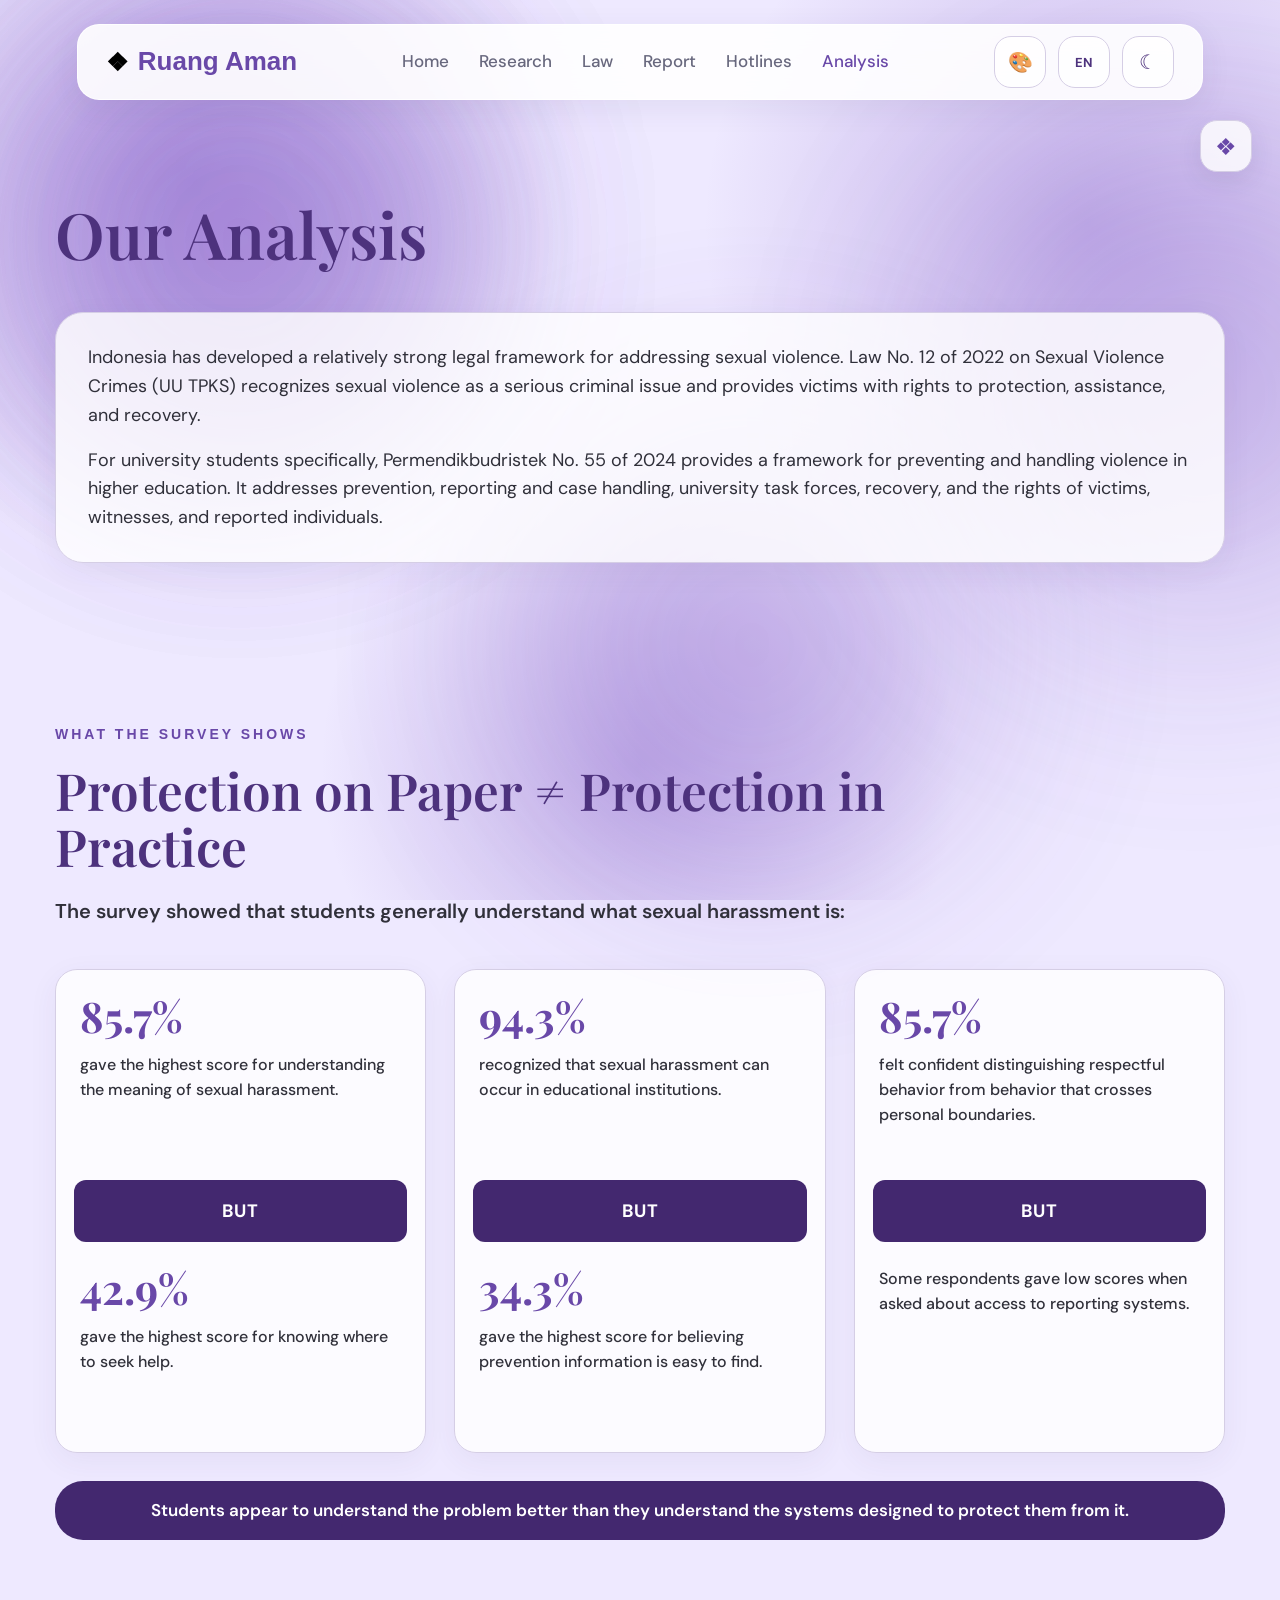
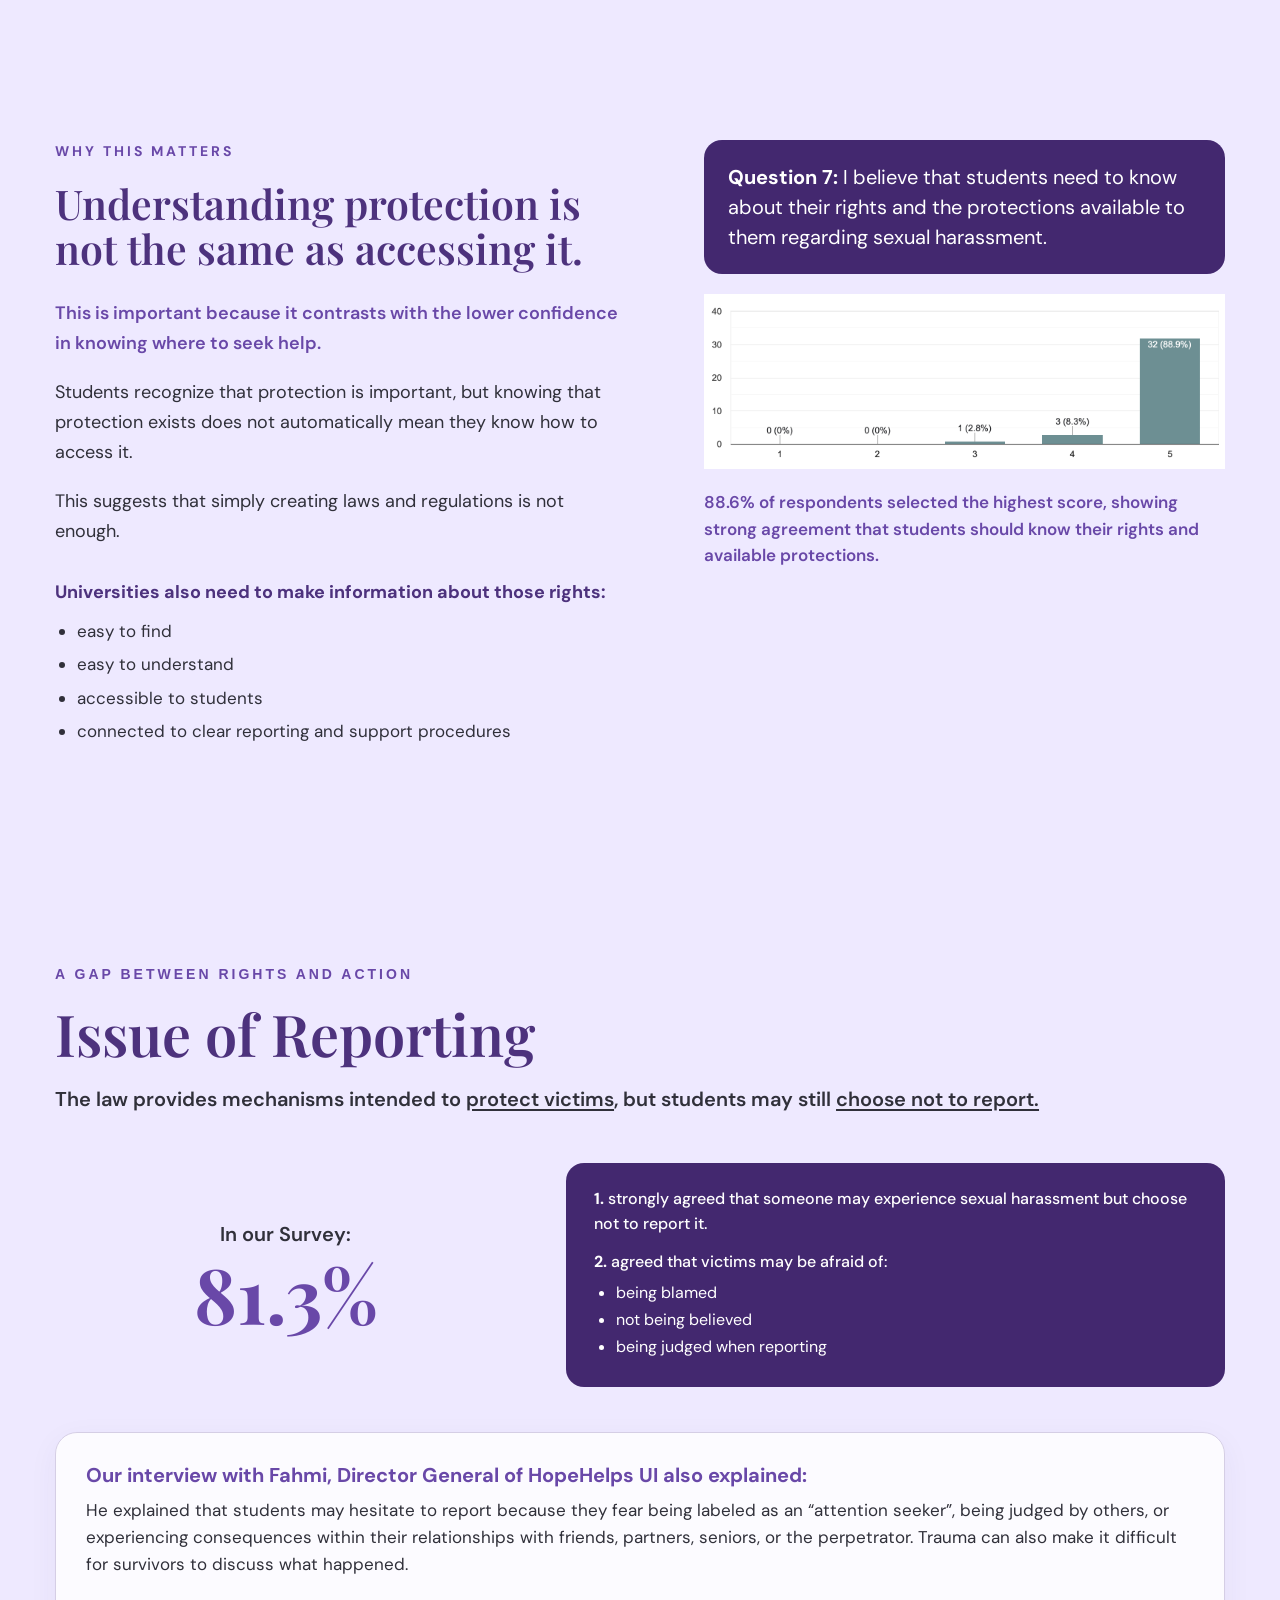
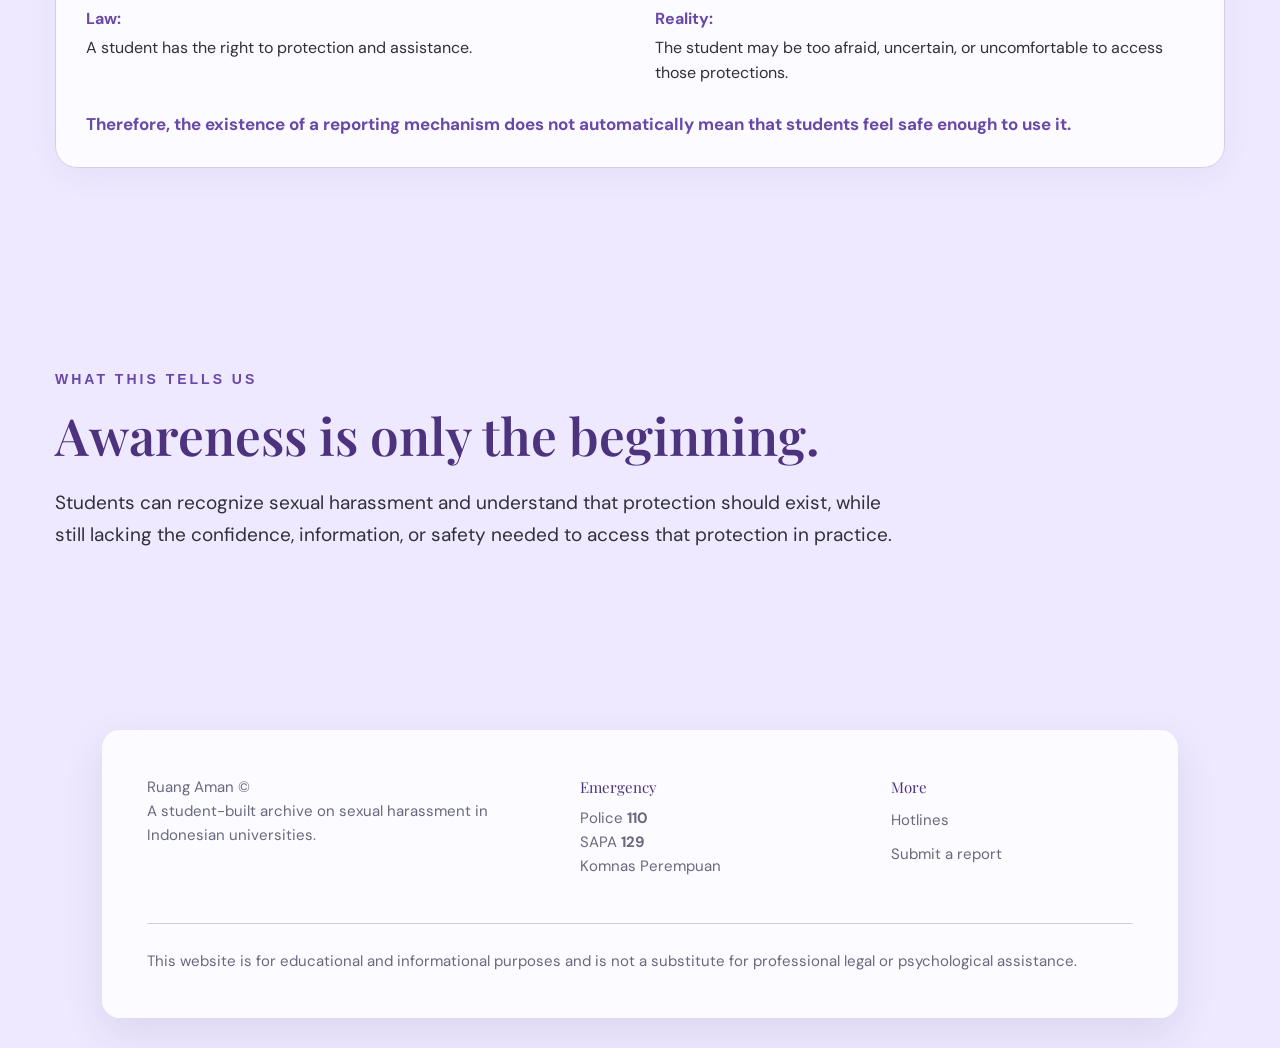
==== analysis.html @ 78b1274f "restart for analysis" ====
<!DOCTYPE html>
<html lang="en">

<head>

    <meta charset="UTF-8">

    <meta
        name="viewport"
        content="width=device-width, initial-scale=1.0">

    <title>Our Analysis — Ruang Aman</title>


    <!-- Google Fonts -->

    <link
        rel="preconnect"
        href="https://fonts.googleapis.com">

    <link
        rel="preconnect"
        href="https://fonts.gstatic.com"
        crossorigin>

    <link
        href="https://fonts.googleapis.com/css2?family=DM+Sans:wght@400;500;600;700&family=Playfair+Display:wght@500;600;700&display=swap"
        rel="stylesheet">


    <!-- Main Website CSS -->

    <link
        rel="stylesheet"
        href="style.css">


    <!-- Analysis Page CSS -->

    <link
        rel="stylesheet"
        href="analysis.css">

</head>


<body>


    <!-- =====================================================
         BACKGROUND
    ====================================================== -->

    <div class="background-circle circle-one"></div>
    <div class="background-circle circle-two"></div>
    <div class="background-circle circle-three"></div>



    <!-- =====================================================
         HEADER
    ====================================================== -->

    <header class="site-header">

        <div class="navbar">


            <!-- LOGO -->

            <a
                href="index.html"
                class="logo">

                <span class="logo-icon">❖</span>

                <span>
                    Ruang Aman
                </span>

            </a>



            <!-- NAVIGATION -->

            <nav class="navigation">

                <a
                    href="index.html"
                    data-i18n="nav.home">

                    Home

                </a>


                <a
                    href="research.html"
                    data-i18n="nav.research">

                    Research

                </a>


                <a
                    href="law.html"
                    data-i18n="nav.law">

                    Law

                </a>


                <a
                    href="report.html"
                    data-i18n="nav.report">

                    Report

                </a>


                <a
                    href="hotlines.html"
                    data-i18n="nav.hotlines">

                    Hotlines

                </a>


                <a
                    href="analysis.html"
                    class="active"
                    data-i18n="nav.analysis">

                    Analysis

                </a>

            </nav>



            <!-- NAVIGATION ACTIONS -->

            <div class="nav-actions">


                <!-- COLOUR PALETTE -->

                <div class="palette-container">

                    <button
                        class="icon-button"
                        id="palette-toggle"
                        aria-label="Choose colour">

                        🎨

                    </button>


                    <div
                        class="palette-menu"
                        id="palette-menu">

                        <button
                            class="color-option purple"
                            data-color="purple"
                            aria-label="Purple theme">
                        </button>

                        <button
                            class="color-option green"
                            data-color="green"
                            aria-label="Green theme">
                        </button>

                        <button
                            class="color-option pink"
                            data-color="pink"
                            aria-label="Pink theme">
                        </button>

                        <button
                            class="color-option yellow"
                            data-color="yellow"
                            aria-label="Yellow theme">
                        </button>

                        <button
                            class="color-option blue"
                            data-color="blue"
                            aria-label="Blue theme">
                        </button>

                        <button
                            class="color-option peach"
                            data-color="peach"
                            aria-label="Peach theme">
                        </button>

                    </div>

                </div>



                <!-- LANGUAGE -->

                <div class="language-container">

                    <button
                        class="icon-button"
                        id="language-toggle"
                        aria-label="Change language"
                        title="Change language">

                        EN

                    </button>


                    <div
                        class="language-menu"
                        id="language-menu">

                        <button
                            class="language-option"
                            data-language="en">

                            English

                        </button>


                        <button
                            class="language-option"
                            data-language="id">

                            Bahasa Indonesia

                        </button>

                    </div>

                </div>



                <!-- DARK MODE -->

                <button
                    class="icon-button"
                    id="theme-toggle"
                    aria-label="Toggle dark mode">

                    ☾

                </button>



                <!-- MOBILE MENU -->

                <button
                    class="icon-button mobile-menu-button"
                    id="menu-toggle"
                    aria-label="Open menu">

                    ☰

                </button>

            </div>

        </div>

    </header>



    <!-- =====================================================
         FLOATING TABLE OF CONTENTS
    ====================================================== -->

    <aside class="analysis-toc">


        <button
            class="analysis-toc-toggle"
            aria-label="Open analysis table of contents">

            ❖

        </button>


        <div class="analysis-toc-menu">

            <p class="analysis-toc-label">
                On this page
            </p>


            <a href="#overview">
                Overview
            </a>


            <a href="#protection">
                Protection gap
            </a>


            <a href="#rights">
                Knowing their rights
            </a>


            <a href="#reporting">
                Issue of reporting
            </a>

        </div>

    </aside>



    <!-- =====================================================
         MAIN
    ====================================================== -->

    <main class="analysis-page">


        <!-- =================================================
             SECTION 01 — INTRODUCTION
        ================================================== -->

        <section
            class="analysis-section analysis-intro-section"
            id="overview">


            <div class="analysis-container">


                <!-- TITLE -->

                <div class="analysis-intro">

                    <h1>
                        Our Analysis
                    </h1>

                </div>



                <!-- INTRODUCTION BOX -->

                <div class="analysis-intro-box">

                    <p>
                        Indonesia has developed a relatively strong legal
                        framework for addressing sexual violence. Law No. 12
                        of 2022 on Sexual Violence Crimes (UU TPKS) recognizes
                        sexual violence as a serious criminal issue and
                        provides victims with rights to protection,
                        assistance, and recovery.
                    </p>


                    <p>
                        For university students specifically,
                        Permendikbudristek No. 55 of 2024 provides a framework
                        for preventing and handling violence in higher
                        education. It addresses prevention, reporting and
                        case handling, university task forces, recovery, and
                        the rights of victims, witnesses, and reported
                        individuals.
                    </p>

                </div>

            </div>

        </section>



        <!-- =================================================
             SECTION 02 — PROTECTION GAP
        ================================================== -->

        <section
            class="analysis-section protection-section"
            id="protection">


            <div class="analysis-container">


                <div class="analysis-heading-block">

                    <span class="section-label">
                        What the survey shows
                    </span>


                    <h2>
                        Protection on Paper ≠
                        Protection in Practice
                    </h2>


                    <p class="analysis-lead">
                        The survey showed that students generally
                        understand what sexual harassment is:
                    </p>

                </div>



                <!-- FINDING CARDS -->

                <div class="finding-cards">


                    <!-- CARD 01 -->

                    <article class="finding-card">


                        <div class="finding-card-top">

                            <strong class="finding-number">
                                85.7%
                            </strong>


                            <p>
                                gave the highest score for
                                understanding the meaning of
                                sexual harassment.
                            </p>

                        </div>


                        <div class="finding-but">
                            BUT
                        </div>


                        <div class="finding-card-bottom">

                            <strong class="finding-number">
                                42.9%
                            </strong>


                            <p>
                                gave the highest score for knowing
                                where to seek help.
                            </p>

                        </div>

                    </article>



                    <!-- CARD 02 -->

                    <article class="finding-card">


                        <div class="finding-card-top">

                            <strong class="finding-number">
                                94.3%
                            </strong>


                            <p>
                                recognized that sexual harassment
                                can occur in educational
                                institutions.
                            </p>

                        </div>


                        <div class="finding-but">
                            BUT
                        </div>


                        <div class="finding-card-bottom">

                            <strong class="finding-number">
                                34.3%
                            </strong>


                            <p>
                                gave the highest score for
                                believing prevention information
                                is easy to find.
                            </p>

                        </div>

                    </article>



                    <!-- CARD 03 -->

                    <article class="finding-card">


                        <div class="finding-card-top">

                            <strong class="finding-number">
                                85.7%
                            </strong>


                            <p>
                                felt confident distinguishing
                                respectful behavior from behavior
                                that crosses personal boundaries.
                            </p>

                        </div>


                        <div class="finding-but">
                            BUT
                        </div>


                        <div class="finding-card-bottom">

                            <p>
                                Some respondents gave low scores
                                when asked about access to reporting
                                systems.
                            </p>

                        </div>

                    </article>

                </div>



                <!-- CONCLUSION -->

                <div class="analysis-conclusion-bar">

                    Students appear to understand the problem better
                    than they understand the systems designed to
                    protect them from it.

                </div>

            </div>

        </section>



        <!-- =================================================
             SECTION 03 — RIGHTS
        ================================================== -->

        <section
            class="analysis-section rights-section"
            id="rights">


            <div class="analysis-container">


                <div class="research-style-grid">


                    <!-- LEFT SIDE -->

                    <div class="research-style-text">


                        <div class="research-style-eyebrow">
                            WHY THIS MATTERS
                        </div>


                        <h2>
                            Understanding protection
                            is not the same as
                            accessing it.
                        </h2>


                        <p class="research-style-highlight">

                            This is important because it contrasts
                            with the lower confidence in knowing
                            where to seek help.

                        </p>


                        <p>

                            Students recognize that protection is
                            important, but knowing that protection
                            exists does not automatically mean they
                            know how to access it.

                        </p>


                        <p>

                            This suggests that simply creating laws
                            and regulations is not enough.

                        </p>



                        <div class="research-style-list">


                            <h3>
                                Universities also need to make
                                information about those rights:
                            </h3>


                            <ul>

                                <li>
                                    easy to find
                                </li>

                                <li>
                                    easy to understand
                                </li>

                                <li>
                                    accessible to students
                                </li>

                                <li>
                                    connected to clear reporting
                                    and support procedures
                                </li>

                            </ul>

                        </div>

                    </div>



                    <!-- RIGHT SIDE -->

                    <div class="research-style-visual">


                        <div class="question-callout">

                            <span>
                                Question 7:
                            </span>

                            I believe that students need to know
                            about their rights and the protections
                            available to them regarding sexual
                            harassment.

                        </div>



                        <div class="survey-image-wrapper">

                            <img
                                src="assets/question7_surveyresult.png"
                                alt="Survey result for Question 7">

                        </div>



                        <p class="survey-image-caption">

                            88.6% of respondents selected the highest
                            score, showing strong agreement that
                            students should know their rights and
                            available protections.

                        </p>

                    </div>

                </div>

            </div>

        </section>



        <!-- =================================================
             SECTION 04 — REPORTING
        ================================================== -->

        <section
            class="analysis-section reporting-section"
            id="reporting">


            <div class="analysis-container">


                <div class="reporting-heading">


                    <span class="section-label">
                        A gap between rights and action
                    </span>


                    <h2>
                        Issue of Reporting
                    </h2>


                    <p>

                        The law provides mechanisms intended to
                        <u>protect victims</u>, but students may still
                        <u>choose not to report.</u>

                    </p>

                </div>



                <!-- STAT + REASONS -->

                <div class="reporting-stat-row">


                    <!-- STAT -->

                    <div class="reporting-stat">

                        <span>
                            In our Survey:
                        </span>


                        <strong>
                            81.3%
                        </strong>

                    </div>



                    <!-- REASONS -->

                    <div class="reporting-reasons">


                        <p>

                            <strong>1.</strong>

                            strongly agreed that someone may
                            experience sexual harassment but choose
                            not to report it.

                        </p>


                        <p>

                            <strong>2.</strong>

                            agreed that victims may be afraid of:

                        </p>


                        <ul>

                            <li>
                                being blamed
                            </li>

                            <li>
                                not being believed
                            </li>

                            <li>
                                being judged when reporting
                            </li>

                        </ul>

                    </div>

                </div>



                <!-- INTERVIEW -->

                <div class="reporting-interview">


                    <h3>

                        Our interview with Fahmi, Director General
                        of HopeHelps UI also explained:

                    </h3>


                    <p>

                        He explained that students may hesitate to
                        report because they fear being labeled as an
                        “attention seeker”, being judged by others, or
                        experiencing consequences within their
                        relationships with friends, partners, seniors,
                        or the perpetrator. Trauma can also make it
                        difficult for survivors to discuss what
                        happened.

                    </p>



                    <div class="law-reality">


                        <div>

                            <strong>
                                Law:
                            </strong>


                            <p>

                                A student has the right to protection
                                and assistance.

                            </p>

                        </div>



                        <div>

                            <strong>
                                Reality:
                            </strong>


                            <p>

                                The student may be too afraid,
                                uncertain, or uncomfortable to access
                                those protections.

                            </p>

                        </div>

                    </div>



                    <p class="reporting-final">

                        Therefore, the existence of a reporting
                        mechanism does not automatically mean that
                        students feel safe enough to use it.

                    </p>

                </div>

            </div>

        </section>



        <!-- =================================================
             FINAL TAKEAWAY
        ================================================== -->

        <section class="analysis-final">


            <div class="analysis-container">


                <span class="section-label">
                    What this tells us
                </span>


                <h2>
                    Awareness is only the beginning.
                </h2>


                <p>

                    Students can recognize sexual harassment and
                    understand that protection should exist, while
                    still lacking the confidence, information, or
                    safety needed to access that protection in
                    practice.

                </p>

            </div>

        </section>


    </main>



    <!-- =====================================================
         FOOTER
    ====================================================== -->

    <footer class="site-footer">


        <div class="footer-content">


            <div class="footer-about">

                <p class="footer-logo">
                    Ruang Aman ©
                </p>


                <p data-i18n="footer.description">

                    A student-built archive on sexual harassment
                    in Indonesian universities.

                </p>

            </div>



            <div class="footer-emergency">

                <p
                    class="footer-heading"
                    data-i18n="footer.emergency">

                    Emergency

                </p>


                <p>

                    <span data-i18n="footer.police">
                        Police
                    </span>

                    <strong>110</strong>

                    <br>

                    SAPA <strong>129</strong>

                    <br>

                    Komnas Perempuan

                </p>

            </div>



            <div class="footer-links">

                <p
                    class="footer-heading"
                    data-i18n="footer.more">

                    More

                </p>


                <a
                    href="hotlines.html"
                    data-i18n="footer.hotlines">

                    Hotlines

                </a>


                <a
                    href="report.html"
                    data-i18n="footer.report">

                    Submit a report

                </a>

            </div>

        </div>



        <p
            class="footer-note"
            data-i18n="footer.note">

            This website is for educational and informational
            purposes and is not a substitute for professional
            legal or psychological assistance.

        </p>

    </footer>



    <!-- JAVASCRIPT -->

    <script src="script.js"></script>


</body>

</html>
---- style.css ----
/* =========================================================
   RUANG AMAN — COMPLETE WEBSITE CSS
   LIGHT / DARK MODE + LANGUAGE SWITCHER
========================================================= */


/* =========================================================
   1. RESET
========================================================= */

* {
    margin: 0;
    padding: 0;
    box-sizing: border-box;
}

html {
    scroll-behavior: smooth;
    min-height: 100%;
}

body {

    min-height: 100vh;
    margin: 0;

    font-family: "DM Sans", sans-serif;
    line-height: 1.6;

    background: var(--page-background);
    color: var(--text-color);

    overflow-x: hidden;

    transition:
        background-color 0.5s ease,
        color 0.5s ease;
}

a {

    color: inherit;
    text-decoration: none;
}

button {
    font-family: inherit;
}


/* =========================================================
   2. LIGHT THEME
========================================================= */




:root {

    --page-background: #f3efff;
    --section-background: #f6f3ff;

    --text-color: #30303a;
    --text-main: #20203d;
    --text-secondary: #68687e;

    --heading-color: #20203d;

    --accent: #6948a8;
    --accent-dark: #503680;

    --circle-color: rgba(157, 117, 230, 0.28);

    --card-background: rgba(255, 255, 255, 0.82);
    --card-border: #d5cee5;

    --navbar-background: rgba(255, 255, 255, 0.90);

    --hero-background: #e9eafa;
    --hero-overlay-rgb: 244, 244, 255;

    --input-background: rgba(255, 255, 255, 0.80);
    --input-border: #d1cfdd;

    --footer-background: rgba(255, 255, 255, 0.82);

    /* What's Inside */
       --inside-background: transparent;
    --inside-card-background: #ffffff;
    --inside-border: #d0d0df;
    --inside-heading: #20203d;
    --inside-text: #303030;
    --inside-number: #66667b;

    --type-header-bg: var(--accent-dark);
    --type-header-text: #ffffff;
}


/* =========================================================
   3. DARK THEME
========================================================= */

html.dark,
body.dark-mode {

    --page-background: #17121f;
    --section-background: #19151f;

    --text-color: #ddd7e6;
    --text-main: #f2edfa;
    --text-secondary: #b9b0c5;

    --heading-color: #f2edfa;

    --accent: #b18de8;
    --accent-dark: #8d6bc5;

    --circle-color: rgba(126, 82, 190, 0.22);

    --card-background: rgba(35, 29, 45, 0.90);
    --card-border: #40364d;

    --navbar-background: rgba(31, 26, 40, 0.94);

    --hero-background: #17121f;
    --hero-overlay-rgb: 23, 18, 31;

    --input-background: rgba(25, 20, 32, 0.90);
    --input-border: #4a4055;

    --footer-background: rgba(30, 25, 40, 0.90);

     /* What's Inside */
       --inside-background: transparent;
    --inside-card-background: #1e1927;
    --inside-border: rgba(255, 255, 255, 0.13);
    --inside-heading: #f2edfa;
    --inside-text: #c3bbcd;
    --inside-number: #a9a1b3;

    --type-header-bg: var(--accent);
    --type-header-text: #20203d;
}



/* =========================================================
   4. GLOBAL BACKGROUND
========================================================= */

body::before {

    content: "";

    position: fixed;

    inset: 0;

    width: 100vw;
    height: 100vh;

    pointer-events: none;

    z-index: -10;

    background:

        radial-gradient(
            circle at 15% 20%,
            var(--circle-color),
            transparent 30%
        ),

        radial-gradient(
            circle at 85% 25%,
            var(--circle-color),
            transparent 30%
        ),

        radial-gradient(
            circle at 50% 85%,
            var(--circle-color),
            transparent 32%
        );

    background-color: var(--page-background);

    transition:
        background-color 0.5s ease;
}




body::after {

    content: "";

    position: fixed;

    width: 520px;
    height: 520px;

    right: -180px;
    top: 15%;

    border-radius: 50%;

    background: var(--circle-color);

    filter: blur(110px);

    opacity: 0.70;

    pointer-events: none;

    z-index: -5;



    animation:
        circleMoveTwo 28s ease-in-out infinite alternate;
}




.background-circle {

    position: fixed;

    width: 480px;
    height: 480px;

    border-radius: 50%;

    background: var(--circle-color);

    filter: blur(100px);

    opacity: 0.75;

    pointer-events: none;

    z-index: -5;
}


.circle-three {

    top: 45%;
    left: 40%;

    animation:
        circleMoveThree 32s ease-in-out infinite alternate;
}


/* =========================================================
   5. BACKGROUND ANIMATIONS
========================================================= */




@keyframes circleMoveTwo {

    0% {
        transform: translate(0, 0);
    }

    25% {
        transform: translate(-180px, 120px);
    }

    50% {
        transform: translate(-350px, -80px);
    }

    75% {
        transform: translate(-150px, -250px);
    }

    100% {
        transform: translate(50px, -100px);
    }
}


@keyframes circleMoveThree {

    0% {
        transform: translate(0, 0);
    }

    25% {
        transform: translate(200px, -130px);
    }

    50% {
        transform: translate(-150px, -250px);
    }

    75% {
        transform: translate(-300px, 100px);
    }

    100% {
        transform: translate(100px, 250px);
    }
}


/* =========================================================
   6. HEADER
========================================================= */

.site-header {

    position: absolute;

    top: 0;
    left: 0;
    right: 0;

    z-index: 100;

    padding: 24px 6%;
}


/* =========================================================
   7. NAVBAR
========================================================= */

.navbar {

    width: 100%;
    max-width: 1440px;

    min-height: 76px;

    margin: 0 auto;

    padding: 0 28px;

    display: flex;
    align-items: center;
    justify-content: space-between;

    border: 1px solid rgba(255, 255, 255, 0.85);

    border-radius: 22px;

    background: var(--navbar-background);

    backdrop-filter: blur(15px);

    box-shadow:
        0 8px 30px rgba(60, 50, 100, 0.08);

    transition:
        background-color 0.5s ease,
        border-color 0.5s ease,
        box-shadow 0.5s ease;
}





/* =========================================================
   8. LOGO
========================================================= */

.logo {

    display: flex;
    align-items: center;

    gap: 10px;

    color: var(--accent);

    font-family: Arial, serif;

    font-size: 26px;
    font-weight: 700;

    transition:
        color 0.4s ease;
}



.logo-icon {

    color: #000000;
    font-family: Arial, sans-serif;

    font-size: 25px;
}

html.dark .logo-icon,
body.dark-mode .logo-icon {
    color: #ffffff;
}


/* =========================================================
   9. NAVIGATION
========================================================= */

.navigation {

    display: flex;
    align-items: center;

    gap: 30px;
}


.navigation a {

    color: var(--text-secondary);

    font-size: 17px;
    font-weight: 500;

    transition:
        color 0.2s ease;
}

.navigation a:hover,
.navigation a.active {

    color: var(--accent);
}


/* =========================================================
   10. NAVIGATION ACTIONS
========================================================= */

.nav-actions {

    display: flex;
    align-items: center;

    gap: 12px;
}


.icon-button {

    width: 52px;
    height: 52px;

    display: flex;
    align-items: center;
    justify-content: center;

    border: 1px solid var(--card-border);

    border-radius: 17px;

    background: var(--card-background);

    color: var(--heading-color);

    font-size: 20px;

    cursor: pointer;

    transition:
        background-color 0.3s ease,
        color 0.3s ease,
        border-color 0.3s ease,
        transform 0.2s ease;
}


.icon-button:hover {

    transform: translateY(-2px);
}


html.dark .icon-button,
body.dark-mode .icon-button {

    background:
        rgba(255, 255, 255, 0.08);

    color: #ffffff;

    border-color:
        rgba(255, 255, 255, 0.12);
}


/* =========================================================
   11. MOBILE MENU
========================================================= */

.mobile-menu-button {
    display: none;
}


/* =========================================================
   12. HERO
========================================================= */

.hero {

    position: relative;

    min-height: 850px;

    display: flex;
    align-items: center;

    overflow: hidden;

    padding: 150px 8% 100px;

    background: var(--hero-background);

    transition:
        background-color 0.5s ease;
}




.hero-image {

    position: absolute;

    inset: 0;

    width: 100%;
    height: 100%;

    object-fit: cover;

    z-index: 0;

    opacity: 0.23;
}




.hero-overlay {

    position: absolute;

    inset: 0;

    z-index: 1;

    background:
        linear-gradient(
            90deg,
            rgba(var(--hero-overlay-rgb), 0.97) 0%,
            rgba(var(--hero-overlay-rgb), 0.93) 35%,
            rgba(var(--hero-overlay-rgb), 0.70) 70%,
            rgba(var(--hero-overlay-rgb), 0.55) 100%
        );
}





.hero-content {

    position: relative;

    z-index: 2;

    width: 100%;
    max-width: 1250px;

    margin: 0 auto;
}





.eyebrow {

    margin-bottom: 25px;

    color: var(--text-secondary);

    font-size: 15px;
    font-weight: 600;

    letter-spacing: 4px;

    text-transform: uppercase;
}





.hero h1 {

    max-width: 1000px;

    margin: 0 0 30px;

    color: var(--heading-color);

    font-family: "Playfair Display", serif;

    font-size: clamp(55px, 5vw, 82px);

    line-height: 1.05;

    font-weight: 700;
}





.hero-description {

    max-width: 850px;

    margin-bottom: 40px;

    color: var(--text-secondary);

    font-size: 22px;

    line-height: 1.65;
}


/* =========================================================
   13. BUTTONS
========================================================= */

.hero-buttons {

    display: flex;

    gap: 16px;

    flex-wrap: wrap;
}


.button {

    display: inline-flex;

    align-items: center;
    justify-content: center;

    min-height: 58px;

    padding: 0 30px;

    border-radius: 12px;

    font-size: 16px;
    font-weight: 600;




    transition:
        transform 0.2s ease,
        box-shadow 0.2s ease,
        background-color 0.3s ease,
        color 0.3s ease,
        border-color 0.3s ease;
}


.button:hover {

    transform: translateY(-2px);
}





.button-primary {

    background: var(--accent-dark);

    color: #ffffff;

    border: 1px solid var(--accent-dark);

    box-shadow:
        0 8px 20px rgba(85, 60, 150, 0.20);
}


.button-primary:hover {

    background: var(--accent);

    color: #ffffff;
}

html.dark .button-primary,
body.dark-mode .button-primary {

    background: var(--accent-dark);

    color: #ffffff;

    border-color: var(--accent-dark);
}


html.dark .button-primary:hover,
body.dark-mode .button-primary:hover {

    background: var(--accent);

    color: #322d2d;
}



.button-secondary {

     background: var(--accent-dark);

    color: #ffffff;

    border: 1px solid var(--accent-dark);

    box-shadow:
        0 8px 20px rgba(85, 60, 150, 0.20);
}


.button-secondary:hover {

    background: var(--accent);

    color: #ffffff;
}


html.dark .button-secondary,
body.dark-mode .button-secondary {

    background: var(--accent-dark);

    color: #ffffff;

    border-color: var(--accent-dark);
}


html.dark .button-secondary:hover,
body.dark-mode .button-secondary:hover {

    background: var(--accent);

    color: #322d2d;
}


/* =========================================================
   TYPES OF HARASSMENT SECTION
========================================================= */

.types-section {
    width: 100%;
    max-width: 1585px;
    margin: 0 auto;

    padding: 20px 6% 70px;
}

.types-section h2 {
    margin: 0 0 30px;

    color: var(--heading-color);

    font-family: "Playfair Display", serif;
    font-size: 44px;
    line-height: 1.2;
    font-weight: 600;
}

.types-header {
    display: grid;
    grid-template-columns: repeat(3, 1fr);

    background: var(--type-header-bg);

    border-radius: 18px 18px 0 0;

    overflow: hidden;

    transition: background-color 0.4s ease;
}

.types-header-item {
    padding: 28px 24px;

    color: var(--type-header-text);

    font-family: "Playfair Display", serif;
    font-size: 22px;
    line-height: 1.25;
    font-weight: 600;
    text-align: center;

    transition: color 0.4s ease;
}

.types-grid {
    display: grid;
    grid-template-columns: repeat(3, 1fr);
    gap: 24px;

    margin-top: 20px;
}

.types-grid .info-box {
    box-shadow:
        0 15px 40px rgba(50, 40, 90, 0.12);
}

.types-grid .info-box p {
    text-align: left;
}


/* ---------- TYPES SECTION TABLET ---------- */

@media (max-width: 900px) {

    .types-section {
        padding: 15px 5% 55px;
    }

    .types-section h2 {
        font-size: 34px;
        margin-bottom: 22px;
    }

    .types-header-item {
        padding: 22px 16px;
        font-size: 18px;
    }
}


/* ---------- TYPES SECTION MOBILE ---------- */

@media (max-width: 650px) {

    .types-section {
        padding: 10px 6% 45px;
    }

    .types-section h2 {
        font-size: 28px;
    }

    /* Stack everything into one column */
    .types-header {
        grid-template-columns: 1fr;
        border-radius: 18px;
    }

    .types-grid {
        grid-template-columns: 1fr;
        margin-top: 16px;
        gap: 18px;
    }
}


/* =========================================================
   INFO SECTION
========================================================= */

    .info-section {
        padding: 45px 6%;
        gap: 35px;
    }

.info-block h2 {
    width: 100%;
    margin: 0 0 25px;

    color: var(--heading-color);

    font-family: "Playfair Display", serif;
    font-size: clamp(30px, 3vw, 42px);
    line-height: 1.2;
    font-weight: 600;

    text-align: left;
}

.info-block + .info-block {
    margin-top: 40px;
}

.info-box {
    background: var(--inside-card-background);

    border: 1px solid var(--inside-border);
    border-radius: 18px;

    padding: 32px 36px;
}

.info-box p {
    margin: 0 0 20px;

    color: var(--inside-text);

    font-family: "DM Sans", sans-serif;
    font-size: 17px;
    line-height: 1.65;
}

.info-box p:last-child {
    margin-bottom: 0;
}


/* ---------- INFO SECTION TABLET ---------- */

@media (max-width: 900px) {

    .info-section {
        padding: 55px 5%;
        gap: 45px;
    }

    .info-block h2 {
        font-size: 30px;
    }

    .info-block + .info-block {
    margin-top: 40px;
}

    .info-box {
        padding: 26px 28px;
    }

    .info-box p {
        font-size: 16px;
    }
}


/* ---------- INFO SECTION MOBILE ---------- */

@media (max-width: 650px) {

   .info-section {
    width: 100%;

    padding: 70px 6%;

    display: flex;
    flex-direction: column;
    gap: 55px;
}

    .info-block h2 {
        font-size: 27px;
        padding-top: 18px;
    }

    .info-block + .info-block {
    margin-top: 40px;
}
    .info-box {
        padding: 22px 24px;
        border-radius: 14px;
    }
}




/* =========================================================
   WHAT'S INSIDE SECTION
========================================================= */

.whats-inside {
    width: 100%;
    padding: 70px 6% 100px;
}



/* =========================================================
   SECTION TITLE
========================================================= */

.whats-inside h2 {
    width: 100%;
    max-width: 1585px;

    margin: 0 auto 42px;

    color: #20203d;

    font-family: "Playfair Display", serif;

    font-size: 44px;
    line-height: 1.2;
    font-weight: 600;
}


/* =========================================================
   MAIN 2 × 2 GRID
========================================================= */

.inside-grid {
    width: 100%;
    max-width: 1585px;

    margin: 0 auto;

    display: grid;

    grid-template-columns: repeat(2, 1fr);
    grid-template-rows: repeat(2, 1fr);

    overflow: hidden;

   background: transparent;

    border: 1px solid var(--inside-border);

    border-radius: 18px;

    box-shadow: none;

    transition:
        background-color 0.5s ease,
        border-color 0.5s ease;
}


/* =========================================================
   INDIVIDUAL CARDS
========================================================= */

.inside-card {
    min-height: 330px;

    padding: 40px;

    display: flex;
    flex-direction: column;
    align-items: flex-start;

   background: var(--inside-card-background);
    border-right: 1px solid var(--inside-border);
    border-bottom: 1px solid var(--inside-border);

    cursor: pointer;

    transition:
        background-color 0.3s ease,
        transform 0.25s ease;
}


/* =========================================================
   REMOVE INTERNAL BORDERS
========================================================= */

/* Right column */
.inside-card:nth-child(2),
.inside-card:nth-child(4) {
    border-right: none;
}

/* Bottom row */
.inside-card:nth-child(3),
.inside-card:nth-child(4) {
    border-bottom: none;
}


/* =========================================================
   CARD HOVER
========================================================= */

.inside-card:hover {
    background: var(--inside-card-background);
    filter: brightness(0.97);
    transform: none;
}


/* =========================================================
   CARD NUMBER
========================================================= */

.inside-card .card-number,
.inside-card .number {
    margin: 0 0 25px;

    color: #68687e;

    font-family: "DM Sans", sans-serif;

    font-size: 15px;
    font-weight: 600;

    letter-spacing: 2px;
}


/* =========================================================
   CARD TITLE
========================================================= */

.inside-card h3 {
    margin: 0 0 20px;

    color: #20203d;

    font-family: "Playfair Display", serif;

    font-size: 29px;

    line-height: 1.2;

    font-weight: 600;
}


/* =========================================================
   CARD DESCRIPTION
========================================================= */

.inside-card p {
    max-width: 850px;

    margin: 0 0 28px;

    color: #68687e;

    font-family: "DM Sans", sans-serif;

    font-size: 18px;

    line-height: 1.65;
}


/* =========================================================
   CARD LINK
========================================================= */

.inside-card a,
.inside-card .card-link {
    margin-top: auto;

    color: #59419a;

    font-family: "DM Sans", sans-serif;

    font-size: 17px;

    font-weight: 600;

    text-decoration: none;

    transition:
        color 0.2s ease,
        transform 0.2s ease;
}


.inside-card a:hover,
.inside-card .card-link:hover {
    color: #3f2d73;

    text-decoration: none;

    transform: translateX(3px);
}


/* =========================================================
   DARK MODE
========================================================= */




html.dark .whats-inside h2,
body.dark-mode .whats-inside h2 {
    color: #f2edfa;
}


html.dark .inside-grid,
body.dark-mode .inside-grid {
 
    border-color: #40364d;
}


html.dark .inside-card,
body.dark-mode .inside-card {
  
    filter: brightness(1.15);
}


html.dark .inside-card:hover,
body.dark-mode .inside-card:hover {
    background: #292231;
}


html.dark .inside-card .card-number,
html.dark .inside-card .number,
body.dark-mode .inside-card .card-number,
body.dark-mode .inside-card .number {
    color: #a9a1b3;
}


html.dark .inside-card h3,
body.dark-mode .inside-card h3 {
    color: #f2edfa;
}


html.dark .inside-card p,
body.dark-mode .inside-card p {
    color: #c3bbcd;
}


html.dark .inside-card a,
html.dark .inside-card .card-link,
body.dark-mode .inside-card a,
body.dark-mode .inside-card .card-link {
    color: #b18de8;
}


html.dark .inside-card a:hover,
html.dark .inside-card .card-link:hover,
body.dark-mode .inside-card a:hover,
body.dark-mode .inside-card .card-link:hover {
    color: #c9aff4;
}


/* =========================================================
   TABLET
========================================================= */

@media (max-width: 900px) {

    .whats-inside {
        padding: 60px 5% 80px;
    }

    .whats-inside h2 {
        font-size: 38px;

        margin-bottom: 32px;
    }

    .inside-card {
        min-height: 300px;

        padding: 32px;
    }

    .inside-card h3 {
        font-size: 26px;
    }

    .inside-card p {
        font-size: 16px;
    }
}


/* =========================================================
   MOBILE
========================================================= */

@media (max-width: 650px) {

    .whats-inside {
        padding: 50px 6% 70px;
    }

    .whats-inside h2 {
        font-size: 34px;

        margin-bottom: 25px;
    }


    /* Change from 2 × 2 to one column */
    .inside-grid {
        grid-template-columns: 1fr;

        grid-template-rows: auto;

        border-radius: 15px;
    }


    .inside-card {
        min-height: 260px;

        padding: 28px;
    }


    /* Reset borders first */
    .inside-card:nth-child(1),
    .inside-card:nth-child(2),
    .inside-card:nth-child(3),
    .inside-card:nth-child(4) {
        border-right: none;

        border-bottom: 1px solid #d0d0df;
    }


    /* Last card has no bottom border */
    .inside-card:nth-child(4) {
        border-bottom: none;
    }


    .inside-card h3 {
        font-size: 25px;
    }


    .inside-card p {
        font-size: 16px;

        line-height: 1.6;
    }


    /* Dark mobile borders */
    html.dark .inside-card,
    body.dark-mode .inside-card {
        border-color: #40364d;
    }
}
/* =========================================================
   23. FOOTER
========================================================= */

.site-footer {



    width: calc(100% - 16%);

    max-width: 1250px;

    margin: 50px auto 30px;

    padding: 45px;



    border-radius: 18px;

    background: var(--footer-background);

    color: var(--text-color);

    box-shadow:
        0 15px 40px rgba(50, 50, 90, 0.10);


}


.footer-content {

    display: grid;

    grid-template-columns:
        1.5fr 1fr 1fr;

    gap: 70px;
}


.site-footer h3,
.site-footer h4,
.site-footer .footer-heading {

    margin-bottom: 7px;

    color: var(--heading-color);

    font-family: "Playfair Display", serif;
}


.site-footer p,
.site-footer a {

    color: var(--text-secondary);

    font-size: 15px;

    line-height: 1.6;
}


.site-footer a {

    display: block;



    margin-bottom: 8px;
}


.site-footer a:hover {

    color: var(--accent);
}


.footer-links {

    display: flex;

    flex-direction: column;

    gap: 2px;
}


.footer-note {

    margin-top: 45px;

    padding-top: 25px;

    border-top: 1px solid var(--card-border);

    color: var(--text-secondary);

    font-size: 13px;

    line-height: 1.5;
}


/* =========================================================
   24. REPORT PAGE
========================================================= */

.report-page {

    min-height: 100vh;

    background: transparent;

    color: var(--text-color);
}


.report-section {

    min-height: 100vh;

    padding: 170px 6% 100px;

    background: transparent;
}


.report-container {

    max-width: 1250px;

    margin: 0 auto;

    display: grid;

    grid-template-columns:
        minmax(0, 1.55fr)
        minmax(320px, 0.85fr);

    gap: 55px;
}


/* =========================================================
   25. REPORT FORM AREA
========================================================= */

.report-form-area h1 {

    margin-bottom: 15px;

    color: var(--heading-color);

    font-family: "Playfair Display", serif;

    font-size: clamp(42px, 5vw, 65px);

    line-height: 1.05;
}


.report-introduction {

    max-width: 700px;

    margin-bottom: 35px;

    color: var(--text-secondary);

    font-size: 18px;

    line-height: 1.6;
}


/* =========================================================
   26. REPORT FORM
========================================================= */

.report-form {

    padding: 38px;

    background: var(--card-background);

    color: var(--text-color);

    border: 1px solid var(--card-border);

    border-radius: 18px;

    box-shadow:
        0 15px 45px rgba(50, 40, 90, 0.08);

    backdrop-filter: blur(12px);


}


.report-form h1,
.report-form h2,
.report-form h3,
.report-form label {

    color: var(--heading-color);
}


.report-form p {

    color: var(--text-secondary);
}


/* =========================================================
   27. FORM GROUP
========================================================= */

.form-group {

    margin-bottom: 27px;
}


.form-group > label {

    display: flex;

    align-items: center;

    gap: 8px;

    margin-bottom: 9px;

    color: var(--heading-color);

    font-size: 15px;

    font-weight: 600;
}


.required {

    color: #d22b2b;
}


.optional {

    color: var(--text-secondary);

    font-size: 11px;

    font-weight: 400;
}


/* =========================================================
   28. INPUTS
========================================================= */

.form-group input[type="text"],
.form-group input[type="date"],
.form-group select,
.form-group textarea {

    width: 100%;

    padding: 14px 15px;

    border: 1px solid var(--input-border);

    border-radius: 9px;

    outline: none;

    background: var(--input-background);

    color: var(--text-main);

    font-family: "DM Sans", sans-serif;

    font-size: 14px;


}


.form-group textarea {



    min-height: 170px;

    resize: vertical;
}


.form-group input:focus,
.form-group select:focus,
.form-group textarea:focus {

    border-color: var(--accent);

    box-shadow:
        0 0 0 3px rgba(105, 72, 168, 0.12);
}


.form-group input::placeholder,
.form-group textarea::placeholder {

    color: var(--text-secondary);
}


/* =========================================================
   29. CHARACTER COUNT
========================================================= */

.character-count {



    margin-top: 5px;

    text-align: right;

    color: var(--text-secondary);

    font-size: 11px;
}


/* =========================================================
   30. FILE UPLOAD
========================================================= */

.hidden-file {

    display: none;
}


.file-upload {

    display: flex;

    align-items: center;

    gap: 13px;

    padding: 16px;

    border: 1px dashed var(--card-border);

    border-radius: 10px;

    background: var(--input-background);

    cursor: pointer;


}


.file-upload:hover {



    border-color: var(--accent);

    background:
        color-mix(
            in srgb,
            var(--input-background) 80%,
            var(--accent) 20%
        );
}


.upload-icon {

    font-size: 25px;

    color: var(--accent);
}


.file-upload strong {

    display: block;

    color: var(--heading-color);

    font-size: 14px;
}


.file-upload small {

    display: block;

    margin-top: 3px;

    color: var(--text-secondary);

    font-size: 11px;
}


.file-name {

    margin-top: 8px;

    color: var(--accent);

    font-size: 12px;
}


/* =========================================================
   31. RADIO OPTIONS
========================================================= */

.radio-option {

    display: flex;

    align-items: flex-start;

    gap: 11px;

    margin-bottom: 15px;

    cursor: pointer;
}


.radio-option input {

    margin-top: 4px;

    accent-color: var(--accent);
}


.radio-option strong {

    display: block;

    color: var(--heading-color);

    font-size: 14px;
}


.radio-option small {

    display: block;

    max-width: 600px;

    margin-top: 3px;

    color: var(--text-secondary);

    font-size: 11px;

    line-height: 1.5;
}




.privacy-small {

    margin-top: 7px;

    color: var(--text-secondary);

    font-size: 11px;
}


/* =========================================================
   32. REPORT SUBMIT
========================================================= */

.report-submit {

    width: auto;

    padding: 14px 25px;

    border: none;

    border-radius: 9px;

    background: var(--accent-dark);

    color: #ffffff;



    font-size: 14px;

    font-weight: 600;

    cursor: pointer;

    box-shadow:
        0 7px 18px rgba(80, 55, 145, 0.18);


}


.report-submit:hover {



    background: var(--accent);

    transform: translateY(-2px);
}


.privacy-message {

    margin-top: 18px;

    color: var(--text-secondary);

    font-size: 11px;

    line-height: 1.5;
}


/* =========================================================
   33. REPORT WALL
========================================================= */

.report-wall {

    position: relative;



    padding-left: 35px;

    border-left: 1px solid var(--card-border);
}


.wall-heading {

    margin-bottom: 25px;
}


.wall-heading h2 {

    margin-bottom: 5px;

    color: var(--heading-color);

    font-family: "Playfair Display", serif;

    font-size: 25px;
}


.wall-heading h2 span {

    font-family: "DM Sans", sans-serif;

    font-size: 14px;

    font-weight: 500;
}


.wall-heading p {

    color: var(--text-secondary);

    font-size: 13px;
}




.reports-list {

    display: flex;

    flex-direction: column;

    gap: 16px;
}


/* =========================================================
   34. REPORT CARDS
========================================================= */

.report-card {

    position: relative;

    padding: 23px;

    background: var(--card-background);

    border: 1px solid var(--card-border);

    border-radius: 14px;

    box-shadow:
        0 8px 25px rgba(50, 40, 90, 0.07);

    animation:
        reportFadeIn 0.7s ease both;


}


@keyframes reportFadeIn {

    from {

        opacity: 0;

        transform:
            translateY(15px);
    }

    to {

        opacity: 1;

        transform:
            translateY(0);
    }
}


/* =========================================================
   35. DELETE BUTTON
========================================================= */

.delete-report-button {

    position: absolute;

    top: 13px;
    right: 13px;

    width: 30px;
    height: 30px;

    display: flex;

    align-items: center;
    justify-content: center;

    border: none;

    border-radius: 7px;

    background: transparent;

    color: var(--text-secondary);

    font-size: 15px;

    opacity: 0;

    cursor: pointer;


}


.report-card:hover .delete-report-button {

    opacity: 1;
}


.delete-report-button:hover {

    background: #fff0f0;

    color: #d32f2f;
}


/* =========================================================
   36. REPORT INFORMATION
========================================================= */

.report-university {

    padding-right: 35px;

    margin-bottom: 3px;

    color: var(--accent);

    font-size: 16px;

    font-weight: 700;
}


.report-city,
.report-date {

    margin-bottom: 2px;

    color: var(--text-secondary);

    font-size: 12px;
}


.report-incident {

    margin-top: 14px;

    margin-bottom: 8px;

    color: #c92b2b;

    font-size: 15px;

    font-weight: 700;
}


.report-experience {

    margin: 0;

    color: var(--text-color);

    font-size: 13px;

    line-height: 1.65;

    white-space: pre-wrap;

    overflow-wrap: anywhere;
}


/* =========================================================
   37. REPORT FILE
========================================================= */

.report-file {

    display: inline-flex;

    align-items: center;

    gap: 7px;

    margin-top: 15px;

    padding-top: 13px;

    border-top: 1px solid var(--card-border);

    color: var(--accent);

    font-size: 12px;

    font-weight: 600;
}


.wall-note {

    margin-top: 20px;

    color: var(--text-secondary);

    font-size: 11px;

    line-height: 1.5;
}


/* =========================================================
   38. DELETE MODAL
========================================================= */

.delete-modal {

    position: fixed;

    inset: 0;

    z-index: 1000;

    display: none;

    align-items: center;
    justify-content: center;

    padding: 20px;

    background: rgba(20, 18, 30, 0.55);

    backdrop-filter: blur(5px);
}


.delete-modal.show {

    display: flex;
}


.delete-modal-box {

    width: 100%;

    max-width: 420px;

    padding: 32px;

    text-align: center;

    background: var(--card-background);

    border: 1px solid var(--card-border);

    border-radius: 16px;

    box-shadow:
        0 20px 60px rgba(0, 0, 0, 0.22);


}


.delete-icon {

    width: 48px;
    height: 48px;

    margin: 0 auto 15px;

    display: flex;

    align-items: center;
    justify-content: center;

    border-radius: 50%;

    background: #fff0f0;

    font-size: 20px;
}


.delete-modal-box h2 {

    margin-bottom: 8px;

    color: var(--heading-color);

    font-family: "Playfair Display", serif;

    font-size: 25px;
}


.delete-modal-box p {

    margin-bottom: 25px;

    color: var(--text-secondary);

    font-size: 13px;

    line-height: 1.55;
}


.delete-buttons {

    display: flex;

    justify-content: center;

    gap: 10px;
}


.delete-buttons button {

    padding: 11px 19px;

    border-radius: 8px;



    font-size: 13px;

    font-weight: 600;

    cursor: pointer;
}


.cancel-delete {

    border: 1px solid var(--card-border);

    background: var(--card-background);

    color: var(--heading-color);
}


.cancel-delete:hover {

    background: var(--page-background);
}


.confirm-delete {

    border: 1px solid #d22c2c;

    background: #d22c2c;

    color: #ffffff;
}


.confirm-delete:hover {

    background: #b91f1f;
}


/* =========================================================
   39. PALETTE
========================================================= */

.palette-container,
.language-container {

    position: relative;
}





.palette-menu {

    position: absolute;

    top: 62px;
    right: 0;

    width: 190px;

    padding: 15px;

    display: grid;

    grid-template-columns:
        repeat(3, 1fr);

    gap: 10px;

    background: var(--card-background);

    border: 1px solid var(--card-border);

    border-radius: 16px;

    box-shadow:
        0 12px 35px rgba(40, 30, 70, 0.15);

    opacity: 0;

    visibility: hidden;

    transform:
        translateY(-8px);

    transition:
        opacity 0.2s ease,
        transform 0.2s ease,
        visibility 0.2s ease;

    z-index: 200;
}


.palette-menu.show {

    opacity: 1;

    visibility: visible;

    transform:
        translateY(0);
}




.color-option {

    width: 42px;
    height: 42px;

    border: 2px solid rgba(255, 255, 255, 0.8);

    border-radius: 11px;

    cursor: pointer;

    transition:
        transform 0.2s ease,
        box-shadow 0.2s ease;
}


.color-option:hover {

    transform:
        scale(1.1);

    box-shadow:
        0 4px 12px rgba(0, 0, 0, 0.15);
}




.color-option.purple {
    background: #dcd0ff;
}

.color-option.green {
    background: #cdebdc;
}

.color-option.pink {
    background: #f5d0df;
}

.color-option.yellow {
    background: #f7e8b5;
}

.color-option.blue {
    background: #cce8f4;
}

.color-option.peach {
    background: #f6d2bd;
}





/* =========================================================
   40. LANGUAGE SWITCHER
========================================================= */

.language-menu {

    position: absolute;

    top: 62px;
    right: 0;

    width: 180px;

    padding: 8px;

    display: flex;

    flex-direction: column;

    background: var(--card-background);

    border: 1px solid var(--card-border);

    border-radius: 14px;

    box-shadow:
        0 12px 35px rgba(40, 30, 70, 0.15);

    opacity: 0;

    visibility: hidden;

    transform:
        translateY(-8px);

    transition:
        opacity 0.2s ease,
        transform 0.2s ease,
        visibility 0.2s ease;

    z-index: 300;
}


.language-menu.show {

    opacity: 1;

    visibility: visible;

    transform:
        translateY(0);
}


.language-option {

    width: 100%;

    padding: 11px 13px;

    border: none;

    border-radius: 9px;

    background: transparent;

    color: var(--text-color);

    font-family: "DM Sans", sans-serif;

    font-size: 14px;

    font-weight: 500;

    text-align: left;

    cursor: pointer;

    transition:
        background-color 0.2s ease,
        color 0.2s ease;
}


.language-option:hover,
.language-option.active {

    background: var(--page-background);

    color: var(--accent);
}


.language-option.active {

    font-weight: 700;
}


#language-toggle {

    font-size: 13px;

    font-weight: 700;

    letter-spacing: 0.3px;
}


/* =========================================================
   41. TABLET
========================================================= */

@media (max-width: 900px) {

    .site-header {

        padding: 15px 4%;
    }


    .navbar {

        min-height: 65px;

        padding: 0 20px;
    }


    .navigation {

        gap: 18px;
    }


    .navigation a {

        font-size: 15px;
    }


    .hero {

        min-height: 750px;

        padding:
            130px 6% 80px;
    }


    .hero h1 {

        font-size: 55px;
    }


    .hero-description {

        font-size: 19px;
    }


    .stat-grid {

        gap: 35px;
    }


    .inside-card {

        padding: 30px;
    }


    .footer-content {

        grid-template-columns:
            1fr 1fr;
    }


    .report-section {

        padding:
            145px 5% 80px;
    }


    .report-container {

        grid-template-columns:
            1fr;

        gap: 45px;
    }


    .report-wall {

        border-left: none;

        border-top:
            1px solid var(--card-border);

        padding-left: 0;

        padding-top: 35px;
    }
}


/* =========================================================
   42. MOBILE
========================================================= */

@media (max-width: 650px) {

    .site-header {

        padding:
            12px 4%;
    }


    .navbar {

        min-height: 60px;

        border-radius: 17px;
    }


    .logo {

        font-size: 21px;
    }


    .logo span,
    .logo-icon {

        font-size: 20px;
    }


    .navigation {

        display: none;
    }


    .mobile-menu-button {

        display: flex;
    }


    .icon-button {

        width: 45px;
        height: 45px;

        border-radius: 14px;
    }


    /* HERO */

    .hero {

        min-height: 720px;

        padding:
            130px 7% 70px;
    }


    .hero h1 {

        font-size: 44px;
    }


    .hero-description {

        font-size: 17px;

        line-height: 1.55;
    }


    .hero-buttons {

        flex-direction: column;

        align-items: stretch;
    }


    .button {


        width: 100%;
    }


    /* STATISTICS */

    .statistics {

        padding:
            50px 7%;
    }


    .stat-grid {

        grid-template-columns:
            1fr;

        gap: 35px;
    }


    .stat-number {

        font-size: 48px;
    }


    /* ---------- WHAT'S INSIDE ---------- */

.whats-inside {
    padding: 55px 7% 75px;
}

.whats-inside h2 {
    font-size: 34px;
    margin-bottom: 25px;
}

.inside-grid {
    grid-template-columns: 1fr;
    border-radius: 14px;
}

.inside-card {
    min-height: auto;
    padding: 30px;
    border-right: none;
    border-bottom: 1px solid var(--inside-border);
}

/* Remove bottom border from the LAST card on mobile */
.inside-card:last-child {
    border-bottom: none;
}

    /* DELETE MODAL */

    .delete-buttons {

        flex-direction: column-reverse;
    }


    .delete-buttons button {

        width: 100%;
    }


    /* PALETTE */

    .palette-menu {

        right: -5px;

        width: 175px;
    }


    /* LANGUAGE */

    .language-menu {

        right: -40px;

        width: 165px;
    }
}


/* =========================================================
   43. ACCESSIBILITY
========================================================= */

@media (prefers-reduced-motion: reduce) {

    html {

        scroll-behavior: auto;
    }


    *,
    *::before,
    *::after {

        animation-duration: 0.01ms !important;

        animation-iteration-count: 1 !important;

        transition-duration: 0.01ms !important;
    }
}

/* =========================================
   CASE STUDIES PAGE
========================================= */

.cases-page {
    width: 100%;
    min-height: 100vh;
    color: var(--text-color);
    padding-bottom: 100px;
}


/* =========================================
   PAGE INTRO
========================================= */

.cases-intro {
    padding: 170px 4.3% 75px;
    border-bottom: 1px solid rgba(70, 67, 100, 0.18);
}

.section-label {
    font-family: Arial, sans-serif;
    font-size: 15px;
    font-weight: 700;
    letter-spacing: 0.18em;
    color: #67657a;
    margin-bottom: 38px;
}

.cases-intro h1 {
    max-width: 1300px;
    margin: 0 0 32px;

    font-family: Georgia, "Times New Roman", serif;
    font-size: clamp(40px, 4vw, 68px);
    font-weight: 500;
    line-height: 1.08;
    letter-spacing: -0.035em;
}

.cases-intro h2 {
    max-width: 1450px;
    margin: 55px 0 0;

    font-family: Georgia, "Times New Roman", serif;
    font-weight: 400 ;
    line-height: 1.08;
}

.cases-intro p {
    max-width: 1450px;
    margin: 20px 0 0;

    font-family:Georgia, "Times New Roman", serif;
    font-size: clamp(20px, 1.8vw, 29px);
    line-height: 1.55;
    color: #68677b;
}


/* =========================================
   INDIVIDUAL CASE
========================================= */

.case-study {
    padding: 48px 4.3% 70px;
    border-bottom: 1px solid rgba(70, 67, 100, 0.18);
}


/* =========================================
   UNIVERSITY + DATE
========================================= */

.case-top {
    display: flex;
    justify-content: space-between;
    align-items: center;
    gap: 30px;

    margin-bottom: 25px;
}

.case-university {
    font-family: Arial, sans-serif;
    font-size: 15px;
    font-weight: 700;
    letter-spacing: 0.17em;
    color: #69677b;
}

.case-date {
    font-family: Arial, sans-serif;
    font-size: 16px;
    color: #69677b;
    white-space: nowrap;
}


/* =========================================
   CASE TITLE
========================================= */

.case-title {
    max-width: 1250px;
    margin: 0 0 32px;

    font-family: Georgia, "Times New Roman", serif;
    font-size: clamp(40px, 4vw, 68px);
    font-weight: 500;
    line-height: 1.08;
    letter-spacing: -0.035em;
}


/* =========================================
   MAIN CASE LAYOUT
========================================= */

.case-main {
    display: grid;
    grid-template-columns: minmax(0, 1fr) 430px;
    gap: 60px;
    align-items: start;
}


/* =========================================
   CASE DESCRIPTION
========================================= */

.case-description {
    max-width: 1100px;
    margin: 0 0 55px;

    font-family: Arial, sans-serif;
    font-size: 20px;
    line-height: 1.6;
    color: #666579;
}


/* =========================================
   OUTCOME CARD
========================================= */

.case-outcome {
    background: rgba(255, 255, 255, 0.88);

    border: 1px solid rgba(83, 80, 112, 0.2);
    border-radius: 20px;

    padding: 27px 28px 30px;

    box-shadow:
        0 10px 30px rgba(50, 45, 80, 0.04);
}

.outcome-label {
    font-family: Arial, sans-serif;
    font-size: 15px;
    font-weight: 700;
    letter-spacing: 0.18em;

    color: #68667b;
    margin-bottom: 22px;
}

.case-outcome p {
    margin: 0;

    font-family: Arial, sans-serif;
    font-size: 18px;
    line-height: 1.65;
    color: #292840;
}


/* =========================================
   GROUP CHAT HIGHLIGHT
========================================= */

.case-highlight {
    border-left: 3px solid #ef7b52;

    padding: 3px 0 3px 22px;
    margin: 20px 0 50px;

    max-width: 1150px;
}

.highlight-title {
    font-family: Arial, sans-serif;
    font-size: 15px;
    font-weight: 700;
    letter-spacing: 0.17em;

    color: #68667b;

    margin-bottom: 17px;
}

.case-highlight p {
    margin: 0;

    font-family: Arial, sans-serif;
    font-size: 19px;
    line-height: 1.65;

    color: #292840;
}


/* =========================================
   CASE DETAILS
========================================= */

.case-details {
    display: grid;
    grid-template-columns: repeat(2, minmax(200px, 1fr));

    gap: 0;

    max-width: 1150px;

    border-top: 1px solid rgba(70, 67, 100, 0.18);
    border-bottom: 1px solid rgba(70, 67, 100, 0.18);

    margin-bottom: 38px;
}

.detail-item {
    display: flex;
    flex-direction: column;
    gap: 9px;

    padding: 23px 25px 23px 0;
}

.detail-item:nth-child(even) {
    padding-left: 25px;
    border-left: 1px solid rgba(70, 67, 100, 0.18);
}

.detail-item:nth-child(n + 3) {
    border-top: 1px solid rgba(70, 67, 100, 0.18);
}

.detail-label {
    font-family: Arial, sans-serif;
    font-size: 12px;
    font-weight: 700;
    letter-spacing: 0.15em;

    color: #777488;
}

.detail-value {
    font-family: Arial, sans-serif;
    font-size: 17px;
    line-height: 1.45;

    color: #292840;
}


/* =========================================
   SOURCES
========================================= */

.case-sources {
    display: flex;
    flex-wrap: wrap;
    align-items: center;
    gap: 15px 35px;
}

.sources-title {
    width: 100%;

    font-family: Arial, sans-serif;
    font-size: 13px;
    font-weight: 700;
    letter-spacing: 0.17em;

    color: #68667b;
    margin-bottom: 2px;
}

.case-sources a {
    font-family: Arial, sans-serif;
    font-size: 17px;

    color: #5a459d;
    text-decoration: none;

    border-bottom: 1px solid #5a459d;

    padding-bottom: 3px;

    transition: opacity 0.2s ease;
}

.case-sources a:hover {
    opacity: 0.65;
}




/* =========================================
   LAW PAGE
========================================= */

.law-page {
    width: 100%;
    color: var(--text-color);
    padding-bottom: 0;
}


/* =========================================
   PAGE INTRO
========================================= */

.law-intro {
    padding: 230px 4.3% 75px;
    border-bottom: 1px solid rgba(70, 67, 100, 0.18);
}

/* LAW ARTICLES — reduce gap after introduction */
.law-articles .cases-intro {
    padding: 45px 4.3% 35px;
}

.section-label {
    font-family: Arial, sans-serif;
    font-size: 15px;
    font-weight: 700;
    letter-spacing: 0.18em;
    color: #67657a;
    margin-bottom: 38px;
}

.law-intro h1 {
    max-width: 1300px;
    margin: 0 0 32px;

    font-family: Georgia, "Times New Roman", serif;
    font-size: clamp(40px, 4vw, 68px);
    font-weight: 500;
    line-height: 1.08;
    letter-spacing: -0.035em;
}

.law-intro h2 {
    max-width: 1450px;
    margin-top: 35px;

    font-family: Georgia, "Times New Roman", serif;
    font-weight: 400 ;
    line-height: 1.08;
}

.law-intro p {
    max-width: 1450px;
    margin: 20px 0 0;

    font-family:Georgia, "Times New Roman", serif;
    font-size: clamp(20px, 1.8vw, 29px);
    line-height: 1.55;
    color: #68677b;
}




/* =========================================
   TABLET
========================================= */

@media (max-width: 1000px) {

    .case-main {
        grid-template-columns: 1fr;
        gap: 40px;
    }

    .case-outcome {
        max-width: 650px;
    }

    .cases-intro h1 {
        font-size: clamp(52px, 8vw, 80px);
    }

}


/* =========================================
   MOBILE
========================================= */

@media (max-width: 650px) {

    .cases-intro {
        padding: 145px 6% 55px;
    }

    .section-label {
        font-size: 12px;
        margin-bottom: 25px;
    }

    .cases-intro h1 {
        font-size: 39px;
        line-height: 1.08;
        margin-bottom: 25px;
    }

    .cases-intro p {
        font-size: 18px;
        margin-top: 35px;
    }

    .case-study {
        padding: 38px 6% 55px;
    }

    .case-top {
        align-items: flex-start;
        flex-direction: column;
        gap: 10px;
    }

    .case-university {
        font-size: 12px;
    }

    .case-date {
        font-size: 14px;
    }

    .case-title {
        font-size: 39px;
        margin-bottom: 25px;
    }

    .case-description {
        font-size: 17px;
        margin-bottom: 40px;
    }

    .case-highlight {
        padding-left: 16px;
        margin-bottom: 40px;
    }

    .case-highlight p {
        font-size: 17px;
    }

    .case-details {
        grid-template-columns: 1fr;
    }

    .detail-item {
        padding: 20px 0;
    }

    .detail-item:nth-child(even) {
        padding-left: 0;
        border-left: none;
    }

    .detail-item:nth-child(n + 2) {
        border-top: 1px solid rgba(70, 67, 100, 0.18);
    }

    .case-outcome {
        padding: 23px;
    }

    .case-sources {
        flex-direction: column;
        align-items: flex-start;
        gap: 14px;
    }

    .sources-title {
        margin-bottom: 5px;
    }

}

/* FIX: Remove excessive gap before Law content */
.law-section,
.law-content,
.law-intro,
.law-articles {
    margin-top: 0 !important;
    padding-top: 0 !important;
    min-height: auto !important;
}

/* LAW PAGE - REMOVE LARGE GAP */
.page-hero + section {
    margin-top: 0 !important;
    padding-top: 40px !important;
    min-height: auto !important;
}

/* =========================================
   LAW SECTION TITLE
========================================= */

.law-section-title {
    padding: 45px 4.3% 35px;
}

.law-section-title h2 {
    margin: 0 0 12px;

    font-family: Georgia, "Times New Roman", serif;
    font-size: clamp(38px, 3.5vw, 56px);
    font-weight: 500;
    line-height: 1.1;
    letter-spacing: -0.03em;
}

.law-subtitle {
    font-family: Georgia, "Times New Roman", serif;
    font-size: clamp(22px, 2vw, 30px);
    font-weight: 400;
    line-height: 1.2;
    color: #67657a;
}

/* FIX LAW PAGE — KEEP HERO CONTENT BELOW NAVBAR */

.law-intro {
    position: relative;
    padding-top: 120px !important;
    z-index: 1;
}

.site-header {
    z-index: 1000;
}
/* =========================================================
   LAW PAGE — THEME TEXT COLORS
   Layout stays completely unchanged
========================================================= */


/* =========================================================
   1. NORMAL ARTICLE TEXT
   Light mode = dark grey
========================================================= */

.case-university,
.case-description {
    color: #303030;
}


/* =========================================================
   2. DARK MODE ARTICLE TEXT
   Article label + description = WHITE
========================================================= */

html.dark .case-university,
body.dark-mode .case-university,
html.dark .case-description,
body.dark-mode .case-description {
    color: #cccbcb;
}


/* =========================================================
   3. SOURCES BOX
   SOURCE TEXT MUST ALWAYS STAY DARK
========================================================= */

.case-outcome p {
    color: #303030 !important;
}


/* SOURCES heading also stays dark */

.case-outcome .outcome-label {
    color: #303030 !important;
}


/* =========================================================
   4. ARTICLE TITLES
   Example:
   "Physical Sexual Harassment"
   "Electronic-Based Sexual Violence (KSBE)"
   "Victims' Rights"

   USE THE SAME ACCENT COLOR SYSTEM AS THE FRONT PAGE
========================================================= */

/* LIGHT MODE */

.case-title {
    color: var(--accent-dark);
}


/* DARK MODE */

html.dark .case-title,
body.dark-mode .case-title {
    color: var(--accent);
}


/* =========================================================
   5. LAW SECTION TITLE
   "Articles Regarding Sexual Harassment"
========================================================= */

.law-articles .cases-intro h2 {
    color: var(--accent-dark);
}


/* DARK MODE */

html.dark .law-articles .cases-intro h2,
body.dark-mode .law-articles .cases-intro h2 {
    color: var(--accent);
}


/* =========================================================
   6. SECTION LABEL
   "UU TPKS — Law No. 12 of 2022"
========================================================= */

.law-articles .cases-intro .section-label {
    color: #303030;
}


/* DARK MODE */

html.dark .law-articles .cases-intro .section-label,
body.dark-mode .law-articles .cases-intro .section-label {
    color: #cccbcb;
}

.law-articles h1 {
    color: var(--accent-dark);
}


/* DARK MODE */

html.dark .law-articles h1,
body.dark-mode .law-articles h1 {
    color: var(--accent);
}


/* =========================================================
   7. LAW PAGE MAIN TITLE
   "Laws and regulations surrounding..."
========================================================= */

.law-intro h1 {
    color: var(--accent-dark);
}


/* DARK MODE */

html.dark .law-intro h1,
body.dark-mode .law-intro h1 {
    color: var(--accent);
}


/* =========================================================
   8. LAW PAGE SUBTITLE
   "To what extent do Indonesian laws..."
========================================================= */

.law-intro h2 {
    color:  #303030;
}


/* DARK MODE */

html.dark .law-intro h2,
body.dark-mode .law-intro h2 {
    color: #cccbcb;
}

/* =========================================================
   RESEARCH PAGE
========================================================= */

.research-page {
    width: 100%;
    min-height: 100vh;
    padding-bottom: 40px;
}


/* =========================================================
   RESEARCH INTRO
========================================================= */

.research-intro {
    padding: 170px 4.3% 70px;
}


/* Main "Our Research Method" title */

.research-intro h1 {
    margin: 30px 0 0;
    max-width: 1200px;

    font-family: "Playfair Display", serif;
    font-size: clamp(48px, 5vw, 76px);
    line-height: 1.05;
    font-weight: 600;

    color: var(--heading-color);
}


/* =========================================================
   SURVEY INTRO
========================================================= */

.research-survey {
    margin-top: 70px;
    max-width: 1150px;
}


/* "Survey" */

.research-survey h2 {
    margin: 0 0 18px;

    font-family: "Playfair Display", serif;
    font-size: clamp(30px, 3vw, 44px);
    line-height: 1.1;
    font-weight: 600;

    color: var(--accent);
}


/* Survey description */

.research-survey p {
    margin: 0;
    max-width: 1150px;

    font-family: "DM Sans", sans-serif;
    font-size: clamp(17px, 1.5vw, 22px);
    line-height: 1.65;
    font-weight: 400;

    color: var(--text-color);
}


/* =========================================================
   UNIVERSITY RESPONSES
========================================================= */

.research-universities {
    padding: 20px 4.3% 80px;
}


/* University Responses title */

.university-responses {
    margin: 0 0 30px;

    font-family: "DM Sans", sans-serif;
    font-size: clamp(25px, 2.4vw, 36px);
    line-height: 1.2;
    font-weight: 700;
    letter-spacing: 0.02em;

    color: var(--accent);
}


/* =========================================================
   UNIVERSITY LOGOS
========================================================= */

.university-logos {
    display: grid;
    grid-template-columns: repeat(4, 110px);
    gap: 45px;

    width: fit-content;
    padding: 35px 45px;

    background: var(--card-background);
    border: 1px solid var(--border-color);
    border-radius: 28px;

    box-shadow: 0 12px 35px rgba(0, 0, 0, 0.08);
}


.university-logos img {
    width: 110px;
    height: 110px;

    object-fit: contain;

    background: white;
    border-radius: 50%;
    padding: 15px;

    box-sizing: border-box;
}


/* Description under university logos */

.university-description {
    margin: 22px 0 0;

    font-family: "DM Sans", sans-serif;
    font-size: 17px;
    line-height: 1.6;

    color: var(--text-color);
}


/* =========================================================
   INDIVIDUAL QUESTIONS
========================================================= */

.research-question {
    width: 91.4%;
    margin: 0 auto;

    display: grid;
    grid-template-columns: minmax(0, 0.9fr) minmax(0, 1.1fr);
    gap: 70px;

    align-items: center;

    padding: 70px 0;
}


/* =========================================================
   QUESTION ORDER
========================================================= */


/* IMAGE ON RIGHT */

.question-right {
    grid-template-areas:
        "text visual";
}


/* IMAGE ON LEFT */

.question-left {
    grid-template-areas:
        "visual text";
}


/* Assign areas */

.question-text {
    grid-area: text;
}

.question-visual {
    grid-area: visual;
}


/* =========================================================
   QUESTION TEXT
========================================================= */

.question-number {
    margin-bottom: 15px;

    font-family: "DM Sans", sans-serif;
    font-size: clamp(22px, 2vw, 30px);
    line-height: 1.2;
    font-weight: 700;
    letter-spacing: 0.02em;

    color: var(--accent);
}


/* Actual survey question */

.question-title {
    margin: 0 0 30px;

    font-family: "Times New Roman", Times, serif;
    font-size: clamp(24px, 2.3vw, 36px);
    line-height: 1.3;
    font-weight: 400;

    color: var(--accent);
}


/* =========================================================
   ANALYSIS / OBSERVATION
========================================================= */

.question-analysis {
    margin: 0;

    font-family: "Times New Roman", Times, serif;
    font-size: clamp(17px, 1.45vw, 21px);
    line-height: 1.65;
    font-weight: 400;

    color: var(--text-color);
    text-align: justify;
}


/* =========================================================
   QUESTION IMAGE
========================================================= */

.question-image {
    width: 100%;

    overflow: hidden;

    background: var(--card-background);

    border: 1px solid var(--border-color);
    border-radius: 28px;

    box-shadow:
        0 15px 40px rgba(0, 0, 0, 0.12);

    transition:
        transform 0.25s ease,
        box-shadow 0.25s ease;
}


.question-image:hover {
    transform: translateY(-3px);

    box-shadow:
        0 20px 50px rgba(0, 0, 0, 0.16);
}


.question-image img {
    display: block;

    width: 100%;
    height: auto;

    object-fit: contain;
}


/* =========================================================
   TEXT UNDER IMAGE
========================================================= */

.question-image-description {
    margin: 20px 0 0;

    font-family: "Times New Roman", Times, serif;
    font-size: clamp(16px, 1.35vw, 20px);
    line-height: 1.5;
    font-weight: 400;

    color: var(--text-color);
}


/* Image on RIGHT → description aligns RIGHT */

.question-right .question-image-description {
    text-align: justify;
}


/* Image on LEFT → description aligns LEFT */

.question-left .question-image-description {
    text-align: justify;
}


/* =========================================================
   QUESTION TEXT ALIGNMENT
========================================================= */


/* Image on right → question text stays left */

.question-right .question-text {
    text-align: justify;
}


/* Image on left → question text stays right */

.question-left .question-text {
    text-align: justify;
}


/* =========================================================
   DIVIDER BETWEEN QUESTIONS
========================================================= */

.research-divider {
    width: 91.4%;
    height: 1px;

    margin: 0 auto;

    background: var(--accent);

    opacity: 0.35;
}


/* =========================================================
   DARK MODE
========================================================= */

/*
   Paragraphs and normal question text switch automatically
   because they use var(--text-color).

   The question labels and Survey / University Responses
   continue using --accent, meaning they follow whatever
   accent color your theme is currently using.
*/

html.dark .research-survey p,
body.dark-mode .research-survey p,

html.dark .university-description,
body.dark-mode .university-description,

html.dark .question-analysis,
body.dark-mode .question-analysis,

html.dark .question-image-description,
body.dark-mode .question-image-description {

    color: #ffffff;
}


/* =========================================================
   MOBILE
========================================================= */

@media (max-width: 900px) {

    .research-intro {
        padding: 130px 6% 60px;
    }


    .research-survey {
        margin-top: 50px;
    }


    .research-universities {
        padding: 20px 6% 60px;
    }


    .university-logos {
        grid-template-columns: repeat(2, 1fr);
        gap: 18px;
        padding: 22px;
    }


    .research-question {
        width: 88%;
        grid-template-columns: 1fr;
        gap: 40px;

        padding: 55px 0;
    }


    .question-right,
    .question-left {
        grid-template-areas:
            "text"
            "visual";
    }


    .research-divider {
        width: 88%;
    }

}


/* =========================================================
   SMALL PHONES
========================================================= */

@media (max-width: 550px) {

    .research-intro {
        padding: 110px 6% 50px;
    }


    .university-logos {
        grid-template-columns: 1fr 1fr;
    }


    .university-logos img {
        height: 90px;
    }


    .research-question {
        width: 88%;
    }


    .question-image {
        border-radius: 20px;
    }

}

/* =========================================
   INTERVIEW -- HOPE HELPS UI
========================================= */

.hope-interview-section {
    width: 100%;
    padding: 130px 4.3% 120px;
    color: var(--text-color);
}


/* =========================================
   INTERVIEW HEADER
========================================= */

.hope-interview-header {
    max-width: 900px;
    margin-bottom: 65px;
}

.hope-interview-header .section-label,
.hope-questions-header .section-label {
    color: var(--accent);
    font-size: 0.75rem;
    font-weight: 700;
    letter-spacing: 0.14em;
    margin-bottom: 14px;
}

.hope-interview-header h2,
.hope-questions-header h2 {
    font-size: clamp(2rem, 4vw, 3.2rem);
    line-height: 1.1;
    margin: 0 0 18px;
    color: var(--text-color);
}

.hope-interview-subtitle {
    max-width: 650px;
    font-size: 1rem;
    line-height: 1.7;
    opacity: 0.7;
    margin: 0;
}


/* =========================================
   VIDEO + DESCRIPTION
========================================= */

.hope-interview-feature {
    display: grid;
    grid-template-columns: minmax(0, 1.55fr) minmax(320px, 0.9fr);
    gap: 55px;
    align-items: start;
    margin-bottom: 120px;
}


/* =========================================
   VIDEO
========================================= */

.hope-video-container {
    width: 100%;
    background: #000;
    overflow: hidden;
    aspect-ratio: 16 / 9;
}

.hope-video-container video {
    width: 100%;
    height: 100%;
    display: block;
    object-fit: contain;
    background: #000;
}


/* =========================================
   DESCRIPTION
========================================= */

.hope-interview-description {
    padding-top: 5px;
    color: var(--text-color);
    text-align: justify;
}

.hope-description-label {
    color: var(--accent);
    font-size: 0.72rem;
    font-weight: 700;
    letter-spacing: 0.13em;
    margin: 0 0 18px;
}

.hope-interview-description h3 {
    font-size: 1.7rem;
    line-height: 1.2;
    margin: 0 0 25px;
    color: var(--text-color);
}

.hope-interview-description p:not(.hope-description-label) {
    font-size: 0.95rem;
    line-height: 1.8;
    margin: 0 0 18px;
}


/* =========================================
   INSTAGRAM LINK
========================================= */

.hope-instagram-link {
    display: inline-flex;
    align-items: center;
    gap: 10px;
    margin-top: 18px;
    padding-bottom: 6px;

    color: var(--text-color);
    text-decoration: none;

    font-size: 0.9rem;
    font-weight: 600;

    border-bottom: 1px solid var(--text-color);

    transition: 
        color 0.25s ease,
        border-color 0.25s ease,
        gap 0.25s ease;
}

.hope-instagram-link span {
    font-size: 1rem;
    transition: transform 0.25s ease;
}

.hope-instagram-link:hover {
    color: var(--accent);
    border-color: var(--accent);
    gap: 14px;
}

.hope-instagram-link:hover span {
    transform: translate(2px, -2px);
}


/* =========================================
   QUESTIONS SECTION
========================================= */

.hope-interview-questions {
    width: 100%;
    max-width: 1000px;
    margin-top: 30px;
}

.hope-questions-header {
    margin-bottom: 65px;
}


/* =========================================
   QUESTION + ANSWER
========================================= */

.hope-question-item {
    padding: 0 0 50px;
    margin-bottom: 50px;
    border-bottom: 1px solid rgba(70, 67, 100, 0.18);
}

.hope-question {
    color: var(--accent);
    font-size: 1.15rem;
    line-height: 1.55;
    font-weight: 700;

    margin: 0 0 20px;
}

.hope-answer {
    color: var(--text-color);
    font-size: 0.98rem;
    line-height: 1.85;

    margin: 0;
    max-width: 900px;

    text-align: justify;
}


/* =========================================
   DARK MODE
========================================= */

body.dark-mode .hope-interview-description,
body.dark-mode .hope-interview-description h3,
body.dark-mode .hope-interview-header h2,
body.dark-mode .hope-questions-header h2,
body.dark-mode .hope-answer {
    color: #000;
}

body.dark-mode .hope-interview-section {
    background: #fff;
}

body.dark-mode .hope-question-item {
    border-bottom-color: rgba(0, 0, 0, 0.15);
}

body.dark-mode .hope-instagram-link {
    color: #000;
    border-color: #000;
}

body.dark-mode .hope-instagram-link:hover {
    color: var(--accent);
    border-color: var(--accent);
}


/* =========================================
   RESPONSIVE
========================================= */

@media (max-width: 900px) {

    .hope-interview-feature {
        grid-template-columns: 1fr;
        gap: 45px;
    }

    .hope-interview-description {
        max-width: 750px;
    }

}


@media (max-width: 600px) {

    .hope-interview-section {
        padding: 90px 5% 80px;
    }

    .hope-interview-header {
        margin-bottom: 45px;
    }

    .hope-interview-feature {
        margin-bottom: 85px;
    }

    .hope-video-container {
        aspect-ratio: 16 / 9;
    }

    .hope-interview-description h3 {
        font-size: 1.45rem;
    }

    .hope-question {
        font-size: 1.05rem;
    }

    .hope-answer {
        font-size: 0.93rem;
    }

}

/* =========================================================
   HOTLINES SECTION
========================================================= */

.hotlines-section {
    width: 100%;
    max-width: 1250px;

    margin: 0 auto;

    padding: 55px 4.3% 110px;

    display: flex;
    flex-direction: column;
    gap: 26px;
}

.hotline-card {
    background: var(--inside-card-background);

    border: 1px solid var(--inside-border);
    border-radius: 18px;

    padding: 32px 36px;
}

.hotline-card.emergency {
    border-color: #d22b2b;
}

.hotline-name {
    margin: 0 0 14px;

    color: var(--heading-color);

    font-family: "Playfair Display", serif;
    font-size: 24px;
    line-height: 1.25;
    font-weight: 600;
}

.hotline-org {
    margin: 0 0 10px;

    color: var(--inside-text);

    font-family: "DM Sans", sans-serif;
    font-size: 16px;
    font-weight: 600;
}

.hotline-contact {
    margin: 0 0 6px;

    color: var(--inside-text);

    font-family: "DM Sans", sans-serif;
    font-size: 16px;
}

.hotline-description {
    margin: 16px 0 0;

    color: var(--inside-text);

    font-family: "DM Sans", sans-serif;
    font-size: 16px;
    line-height: 1.65;
}

.hotline-note {
    margin: 14px 0 0;

    color: #d22b2b;

    font-family: "DM Sans", sans-serif;
    font-size: 14px;
    line-height: 1.6;
}

.hotline-note:empty {
    display: none;
    margin: 0;
}

.hotline-list {
    margin: 0 0 4px;
    padding-left: 22px;

    color: var(--inside-text);

    font-family: "DM Sans", sans-serif;
    font-size: 16px;
    line-height: 1.8;
}


@media (max-width: 900px) {

    .hotlines-section {
        padding: 45px 5% 90px;
        gap: 20px;
    }

    .hotline-card {
        padding: 26px 28px;
    }
}


@media (max-width: 650px) {

    .hotlines-section {
        padding: 35px 6% 70px;
        gap: 18px;
    }

    .hotline-card {
        padding: 22px 24px;
        border-radius: 14px;
    }

    .hotline-name {
        font-size: 21px;
    }
}
---- analysis.css ----
/* =========================================================
   RUANG AMAN — ANALYSIS PAGE
========================================================= */


/* =========================================================
   1. PAGE
========================================================= */

.analysis-page {

    width: 100%;
    max-width: 100%;

    min-height: 100vh;

    color: var(--text-color);

    background: transparent;

    overflow-x: hidden;
}


/*
   IMPORTANT:
   The Analysis page does NOT create its own background.

   style.css already controls the global page background
   through body and body::before.

   Therefore every Analysis section remains transparent.
*/

.analysis-page > section,
.analysis-section,
.analysis-intro-section,
.protection-section,
.rights-section,
.reporting-section,
.analysis-final {

    background: transparent;
}


/* =========================================================
   2. SHARED CONTAINER
========================================================= */

.analysis-container {

    width: 100%;
    max-width: 1280px;

    margin: 0 auto;

    padding-left: 4.3%;
    padding-right: 4.3%;

    box-sizing: border-box;
}


/* =========================================================
   3. INTRODUCTION
========================================================= */

.analysis-intro-section {

    width: 100%;

    padding-top: 170px;
    padding-bottom: 90px;
}


/*
   Same visual treatment as the Research page.

   No special background.
   No separate gradient.
*/

.analysis-intro {

    width: 100%;

    padding: 0;
}


/* Main "Our Analysis" title */

.analysis-intro h1 {

    margin: 30px 0 45px;

    max-width: 1200px;

    font-family: "Playfair Display", serif;

    font-size: clamp(48px, 5vw, 76px);

    line-height: 1.05;

    font-weight: 600;

    color: var(--heading-color);

    overflow-wrap: break-word;
}


/* =========================================================
   4. INTRODUCTION BOX
========================================================= */

.analysis-intro-box {

    width: 100%;
    max-width: 1200px;

    margin: 0 auto;

    padding: 30px 32px;

    box-sizing: border-box;

    border: 1px solid var(--card-border);

    border-radius: 28px;

    background: var(--card-background);

    color: var(--text-color);

    box-shadow:
        0 8px 30px rgba(60, 50, 100, 0.06);
}


.analysis-intro-box p {

    margin: 0;

    color: var(--text-color);

    font-size: 18px;

    line-height: 1.6;

    font-weight: 400;
}


.analysis-intro-box p + p {

    margin-top: 16px;
}


/* =========================================================
   5. SECTION LABEL
========================================================= */

.analysis-page .section-label {

    display: block;

    margin-bottom: 18px;

    color: var(--accent);

    font-size: 14px;

    font-weight: 700;

    letter-spacing: 3px;

    text-transform: uppercase;
}


/* =========================================================
   6. PROTECTION SECTION
========================================================= */

.protection-section {

    padding-top: 70px;
    padding-bottom: 100px;
}


/* Heading */

.analysis-heading-block {

    width: 100%;

    max-width: 1150px;

    margin-bottom: 42px;
}


.analysis-heading-block h2 {

    margin: 0 0 22px;

    max-width: 1000px;

    color: var(--heading-color);

    font-family: "Playfair Display", serif;

    font-size: clamp(38px, 4vw, 58px);

    line-height: 1.08;

    font-weight: 600;
}


.analysis-lead {

    max-width: 900px;

    margin: 0;

    color: var(--text-color);

    font-size: 20px;

    line-height: 1.55;

    font-weight: 600;
}


/* =========================================================
   7. FINDING CARDS
========================================================= */

.finding-cards {

    width: 100%;

    display: grid;

    grid-template-columns:
        repeat(3, minmax(0, 1fr));

    gap: 28px;

    align-items: stretch;
}


/* Individual card */

.finding-card {

    min-width: 0;

    display: flex;

    flex-direction: column;

    overflow: hidden;

    border: 1px solid var(--card-border);

    border-radius: 22px;

    background: var(--card-background);

    box-shadow:
        0 8px 30px rgba(60, 50, 100, 0.06);
}


/* Top and bottom sections */

.finding-card-top,
.finding-card-bottom {

    flex: 1;

    min-height: 210px;

    padding: 25px 24px;

    display: flex;

    flex-direction: column;

    justify-content: flex-start;

    box-sizing: border-box;
}


/* Percentage */

.finding-number {

    display: block;

    margin-bottom: 16px;

    color: var(--accent);

    font-family: "Playfair Display", serif;

    font-size: 42px;

    line-height: 1;

    font-weight: 700;
}


/* Card description */

.finding-card p {

    margin: 0;

    color: var(--text-color);

    font-size: 16px;

    line-height: 1.55;

    font-weight: 500;
}


/* =========================================================
   8. BUT
========================================================= */

/*
   IMPORTANT:

   The BUT is NOT allowed to touch the outer card edges.

   It sits inside the card as an independent accent element.
*/

.finding-but {

    width: calc(100% - 36px);

    min-height: 62px;

    margin: 0 18px;

    padding: 12px 20px;

    box-sizing: border-box;

    display: flex;

    align-items: center;

    justify-content: center;

    flex-shrink: 0;

    border-radius: 12px;

    background: var(--accent-dark);

    color: #ffffff;

    font-size: 18px;

    line-height: 1;

    font-weight: 700;

    letter-spacing: 1px;
}


/* =========================================================
   9. CONCLUSION BAR
========================================================= */

.analysis-conclusion-bar {

    width: 100%;

    margin-top: 28px;

    padding: 17px 28px;

    box-sizing: border-box;

    border-radius: 28px;

    background: var(--accent-dark);

    color: #ffffff;

    font-size: 17px;

    line-height: 1.5;

    font-weight: 600;

    text-align: center;
}


/* =========================================================
   10. RIGHTS / RESEARCH STYLE
========================================================= */

.rights-section {

    padding-top: 100px;
    padding-bottom: 120px;
}


.research-style-grid {

    width: 100%;

    display: grid;

    grid-template-columns:
        minmax(0, 1fr)
        minmax(0, 0.9fr);

    gap: 70px;

    align-items: start;
}


/* =========================================================
   11. RESEARCH STYLE TEXT
========================================================= */

.research-style-text {

    min-width: 0;
}


.research-style-eyebrow {

    margin-bottom: 18px;

    color: var(--accent);

    font-size: 14px;

    font-weight: 700;

    letter-spacing: 3px;

    text-transform: uppercase;
}


.research-style-text h2 {

    margin: 0 0 28px;

    color: var(--heading-color);

    font-family: "Playfair Display", serif;

    font-size: clamp(32px, 3.2vw, 48px);

    line-height: 1.1;

    font-weight: 600;
}


.research-style-text p {

    max-width: 700px;

    margin: 0 0 20px;

    color: var(--text-color);

    font-size: 18px;

    line-height: 1.65;

    font-weight: 400;
}


/* Important statement */

.research-style-highlight {

    color: var(--accent) !important;

    font-weight: 600 !important;
}


/* =========================================================
   12. RIGHTS LIST
========================================================= */

.research-style-list {

    margin-top: 32px;
}


.research-style-list h3 {

    margin: 0 0 14px;

    color: var(--heading-color);

    font-size: 18px;

    line-height: 1.45;

    font-weight: 700;
}


.research-style-list ul {

    margin: 0;

    padding-left: 22px;

    color: var(--text-color);
}


.research-style-list li {

    margin-bottom: 8px;

    font-size: 17px;

    line-height: 1.5;
}


/* =========================================================
   13. RESEARCH STYLE VISUAL
========================================================= */

.research-style-visual {

    min-width: 0;

    display: flex;

    flex-direction: column;

    gap: 20px;
}


/* =========================================================
   14. QUESTION CALLOUT
========================================================= */

.question-callout {

    width: 100%;

    padding: 22px 24px;

    box-sizing: border-box;

    border-radius: 18px;

    background: var(--accent-dark);

    color: #ffffff;

    font-size: 20px;

    line-height: 1.5;

    font-weight: 400;
}


.question-callout span {

    font-weight: 700;
}


/* =========================================================
   15. SURVEY IMAGE
========================================================= */

.survey-image-wrapper {

    width: 100%;

    overflow: hidden;

    border-radius: 0;

    background: var(--card-background);
}


.survey-image-wrapper img {

    display: block;

    width: 100%;

    height: auto;

    max-width: 100%;

    object-fit: contain;
}


/* =========================================================
   16. IMAGE DESCRIPTION
========================================================= */

.survey-image-caption {

    margin: 0;

    color: var(--accent);

    font-size: 17px;

    line-height: 1.55;

    font-weight: 600;
}


/* =========================================================
   17. REPORTING
========================================================= */

.reporting-section {

    padding-top: 90px;
    padding-bottom: 110px;
}


.reporting-heading {

    width: 100%;

    max-width: 1200px;

    margin-bottom: 48px;
}


.reporting-heading h2 {

    margin: 0 0 20px;

    color: var(--heading-color);

    font-family: "Playfair Display", serif;

    font-size: clamp(42px, 4.5vw, 62px);

    line-height: 1.05;

    font-weight: 600;
}


.reporting-heading p {

    max-width: 1000px;

    margin: 0;

    color: var(--text-color);

    font-size: 20px;

    line-height: 1.55;

    font-weight: 600;
}


.reporting-heading u {

    text-underline-offset: 3px;
}


/* =========================================================
   18. REPORTING STAT ROW
========================================================= */

.reporting-stat-row {

    width: 100%;

    display: grid;

    grid-template-columns:
        minmax(260px, 0.7fr)
        minmax(0, 1fr);

    gap: 50px;

    align-items: center;

    margin-bottom: 45px;
}


/* =========================================================
   19. REPORTING STAT
========================================================= */

.reporting-stat {

    display: flex;

    flex-direction: column;

    align-items: center;

    justify-content: center;

    text-align: center;
}


.reporting-stat span {

    margin-bottom: 5px;

    color: var(--text-color);

    font-size: 20px;

    font-weight: 600;
}


.reporting-stat strong {

    color: var(--accent);

    font-family: "Playfair Display", serif;

    font-size: clamp(58px, 6vw, 82px);

    line-height: 1;

    font-weight: 700;
}


/* =========================================================
   20. REPORTING REASONS
========================================================= */

.reporting-reasons {

    padding: 24px 28px;

    border-radius: 18px;

    background: var(--accent-dark);

    color: #ffffff;
}


.reporting-reasons p {

    margin: 0 0 14px;

    font-size: 16px;

    line-height: 1.55;

    font-weight: 500;
}


.reporting-reasons p:last-of-type {

    margin-bottom: 6px;
}


.reporting-reasons ul {

    margin: 0;

    padding-left: 22px;
}


.reporting-reasons li {

    margin-bottom: 4px;

    font-size: 16px;

    line-height: 1.45;
}


/* =========================================================
   21. INTERVIEW BOX
========================================================= */

.reporting-interview {

    width: 100%;

    padding: 28px 30px;

    box-sizing: border-box;

    border: 1px solid var(--card-border);

    border-radius: 22px;

    background: var(--card-background);

    color: var(--text-color);

    box-shadow:
        0 8px 30px rgba(60, 50, 100, 0.05);
}


.reporting-interview h3 {

    margin: 0 0 8px;

    color: var(--accent);

    font-size: 20px;

    line-height: 1.4;

    font-weight: 700;
}


.reporting-interview > p {

    margin: 0;

    color: var(--text-color);

    font-size: 17px;

    line-height: 1.6;
}


/* =========================================================
   22. LAW / REALITY
========================================================= */

.law-reality {

    margin-top: 28px;

    display: grid;

    grid-template-columns:
        repeat(2, minmax(0, 1fr));

    gap: 30px;
}


.law-reality strong {

    display: block;

    margin-bottom: 4px;

    color: var(--accent);

    font-size: 16px;

    font-weight: 700;
}


.law-reality p {

    margin: 0;

    color: var(--text-color);

    font-size: 16px;

    line-height: 1.55;
}


/* =========================================================
   23. REPORTING FINAL
========================================================= */

.reporting-interview .reporting-final {

    margin-top: 26px;

    color: var(--accent);

    font-weight: 700;
}


/* =========================================================
   24. FINAL TAKEAWAY
========================================================= */

.analysis-final {

    padding-top: 90px;
    padding-bottom: 130px;
}


.analysis-final h2 {

    max-width: 900px;

    margin: 0 0 24px;

    color: var(--heading-color);

    font-family: "Playfair Display", serif;

    font-size: clamp(40px, 4vw, 56px);

    line-height: 1.08;

    font-weight: 600;
}


.analysis-final p {

    max-width: 850px;

    margin: 0;

    color: var(--text-color);

    font-size: 19px;

    line-height: 1.65;
}


/* =========================================================
   25. FLOATING TABLE OF CONTENTS
========================================================= */

.analysis-toc {

    position: fixed;

    top: 120px;
    right: 28px;

    z-index: 90;

    display: flex;

    align-items: flex-end;

    flex-direction: column;
}


/* ❖ */

.analysis-toc-toggle {

    width: 52px;
    height: 52px;

    display: flex;

    align-items: center;
    justify-content: center;

    border: 1px solid var(--card-border);

    border-radius: 17px;

    background: var(--card-background);

    color: var(--accent);

    font-size: 24px;

    cursor: pointer;

    box-shadow:
        0 8px 25px rgba(60, 50, 100, 0.10);

    transition:
        transform 0.25s ease,
        background-color 0.3s ease,
        color 0.3s ease;
}


.analysis-toc-toggle:hover {

    transform: translateY(-2px);
}


/* Menu */

.analysis-toc-menu {

    width: 210px;

    margin-top: 10px;

    padding: 18px;

    display: flex;

    flex-direction: column;

    gap: 4px;

    border: 1px solid var(--card-border);

    border-radius: 18px;

    background: var(--card-background);

    box-shadow:
        0 15px 40px rgba(60, 50, 100, 0.12);

    opacity: 0;

    visibility: hidden;

    transform: translateY(-8px);

    pointer-events: none;

    transition:
        opacity 0.25s ease,
        transform 0.25s ease,
        visibility 0.25s ease;
}


/*
   Open menu when the TOC is hovered.
*/

.analysis-toc:hover .analysis-toc-menu {

    opacity: 1;

    visibility: visible;

    transform: translateY(0);

    pointer-events: auto;
}


.analysis-toc-label {

    margin: 0 0 8px;

    color: var(--accent);

    font-size: 12px;

    font-weight: 700;

    letter-spacing: 2px;

    text-transform: uppercase;
}


.analysis-toc-menu a {

    padding: 8px 4px;

    color: var(--text-secondary);

    font-size: 14px;

    line-height: 1.4;

    transition:
        color 0.2s ease;
}


.analysis-toc-menu a:hover {

    color: var(--accent);
}


/* =========================================================
   26. RESPONSIVE — TABLET
========================================================= */

@media (max-width: 1000px) {


    .analysis-container {

        padding-left: 5%;
        padding-right: 5%;
    }


    .finding-cards {

        grid-template-columns:
            repeat(2, minmax(0, 1fr));
    }


    .research-style-grid {

        grid-template-columns:
            1fr;

        gap: 50px;
    }


    .reporting-stat-row {

        grid-template-columns:
            1fr;
    }


    .reporting-stat {

        align-items: flex-start;

        text-align: left;
    }

}


/* =========================================================
   27. RESPONSIVE — MOBILE
========================================================= */

@media (max-width: 700px) {


    .analysis-intro-section {

        padding-top: 130px;
        padding-bottom: 65px;
    }


    .analysis-intro h1 {

        margin-top: 20px;

        font-size: clamp(42px, 11vw, 58px);
    }


    .analysis-intro-box {

        padding: 24px 22px;

        border-radius: 22px;
    }


    .analysis-intro-box p {

        font-size: 16px;

        line-height: 1.6;
    }


    .protection-section,
    .rights-section,
    .reporting-section {

        padding-top: 65px;
        padding-bottom: 75px;
    }


    .analysis-heading-block h2 {

        font-size: clamp(34px, 9vw, 48px);
    }


    .analysis-lead {

        font-size: 18px;
    }


    .finding-cards {

        grid-template-columns: 1fr;

        gap: 20px;
    }


    .finding-card-top,
    .finding-card-bottom {

        min-height: 0;

        padding: 24px 22px;
    }


    .finding-number {

        font-size: 38px;
    }


    .finding-but {

        width: calc(100% - 32px);

        margin-left: 16px;
        margin-right: 16px;

        min-height: 58px;
    }


    .analysis-conclusion-bar {

        padding: 16px 20px;

        border-radius: 20px;

        font-size: 15px;
    }


    .research-style-text h2 {

        font-size: clamp(32px, 9vw, 46px);
    }


    .question-callout {

        font-size: 17px;

        padding: 20px;
    }


    .survey-image-caption {

        font-size: 16px;
    }


    .reporting-heading h2 {

        font-size: clamp(38px, 10vw, 52px);
    }


    .reporting-heading p {

        font-size: 18px;
    }


    .reporting-stat strong {

        font-size: 64px;
    }


    .reporting-interview {

        padding: 24px 22px;

        border-radius: 20px;
    }


    .law-reality {

        grid-template-columns: 1fr;

        gap: 20px;
    }


    .analysis-final {

        padding-top: 70px;
        padding-bottom: 90px;
    }


    .analysis-final h2 {

        font-size: clamp(36px, 9vw, 50px);
    }


    /*
       Move the floating TOC slightly inward on mobile.
    */

    .analysis-toc {

        top: 100px;

        right: 16px;
    }


    .analysis-toc-toggle {

        width: 48px;
        height: 48px;

        border-radius: 15px;
    }


    .analysis-toc-menu {

        width: 190px;
    }

}
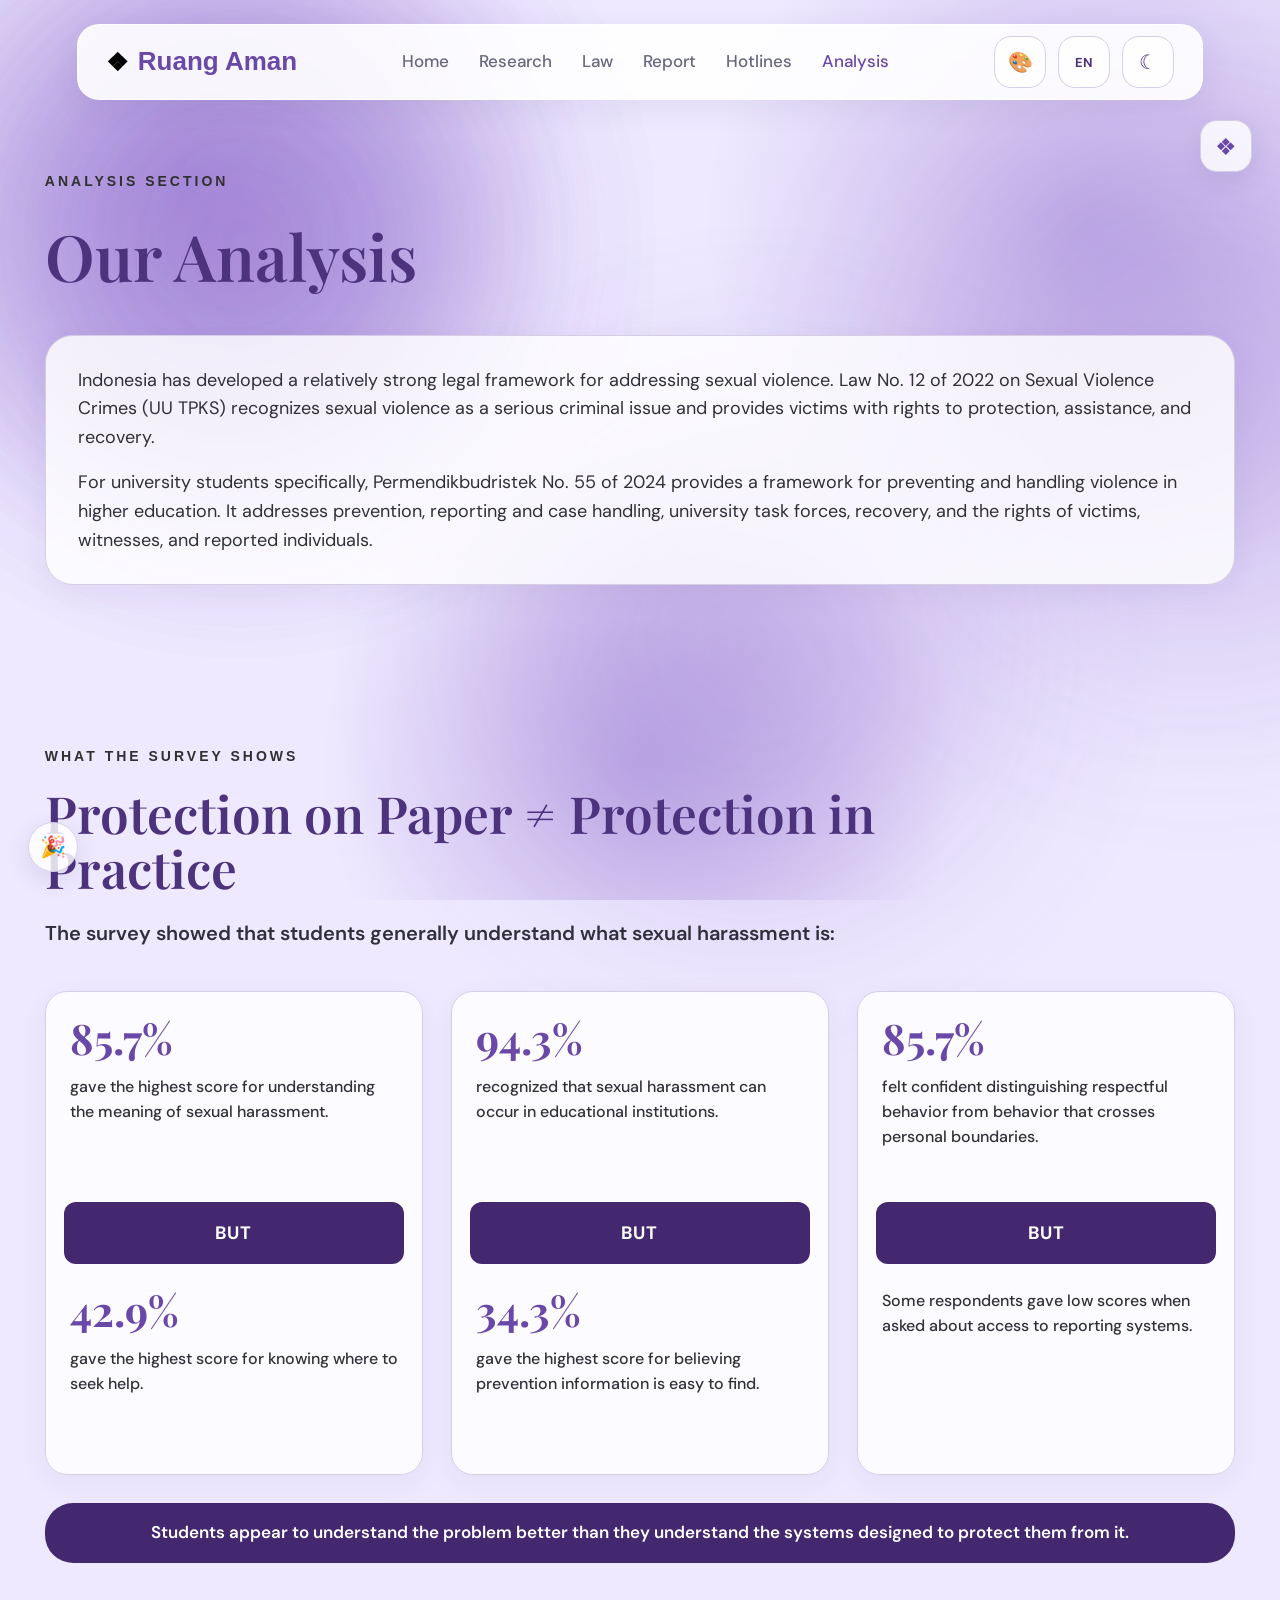
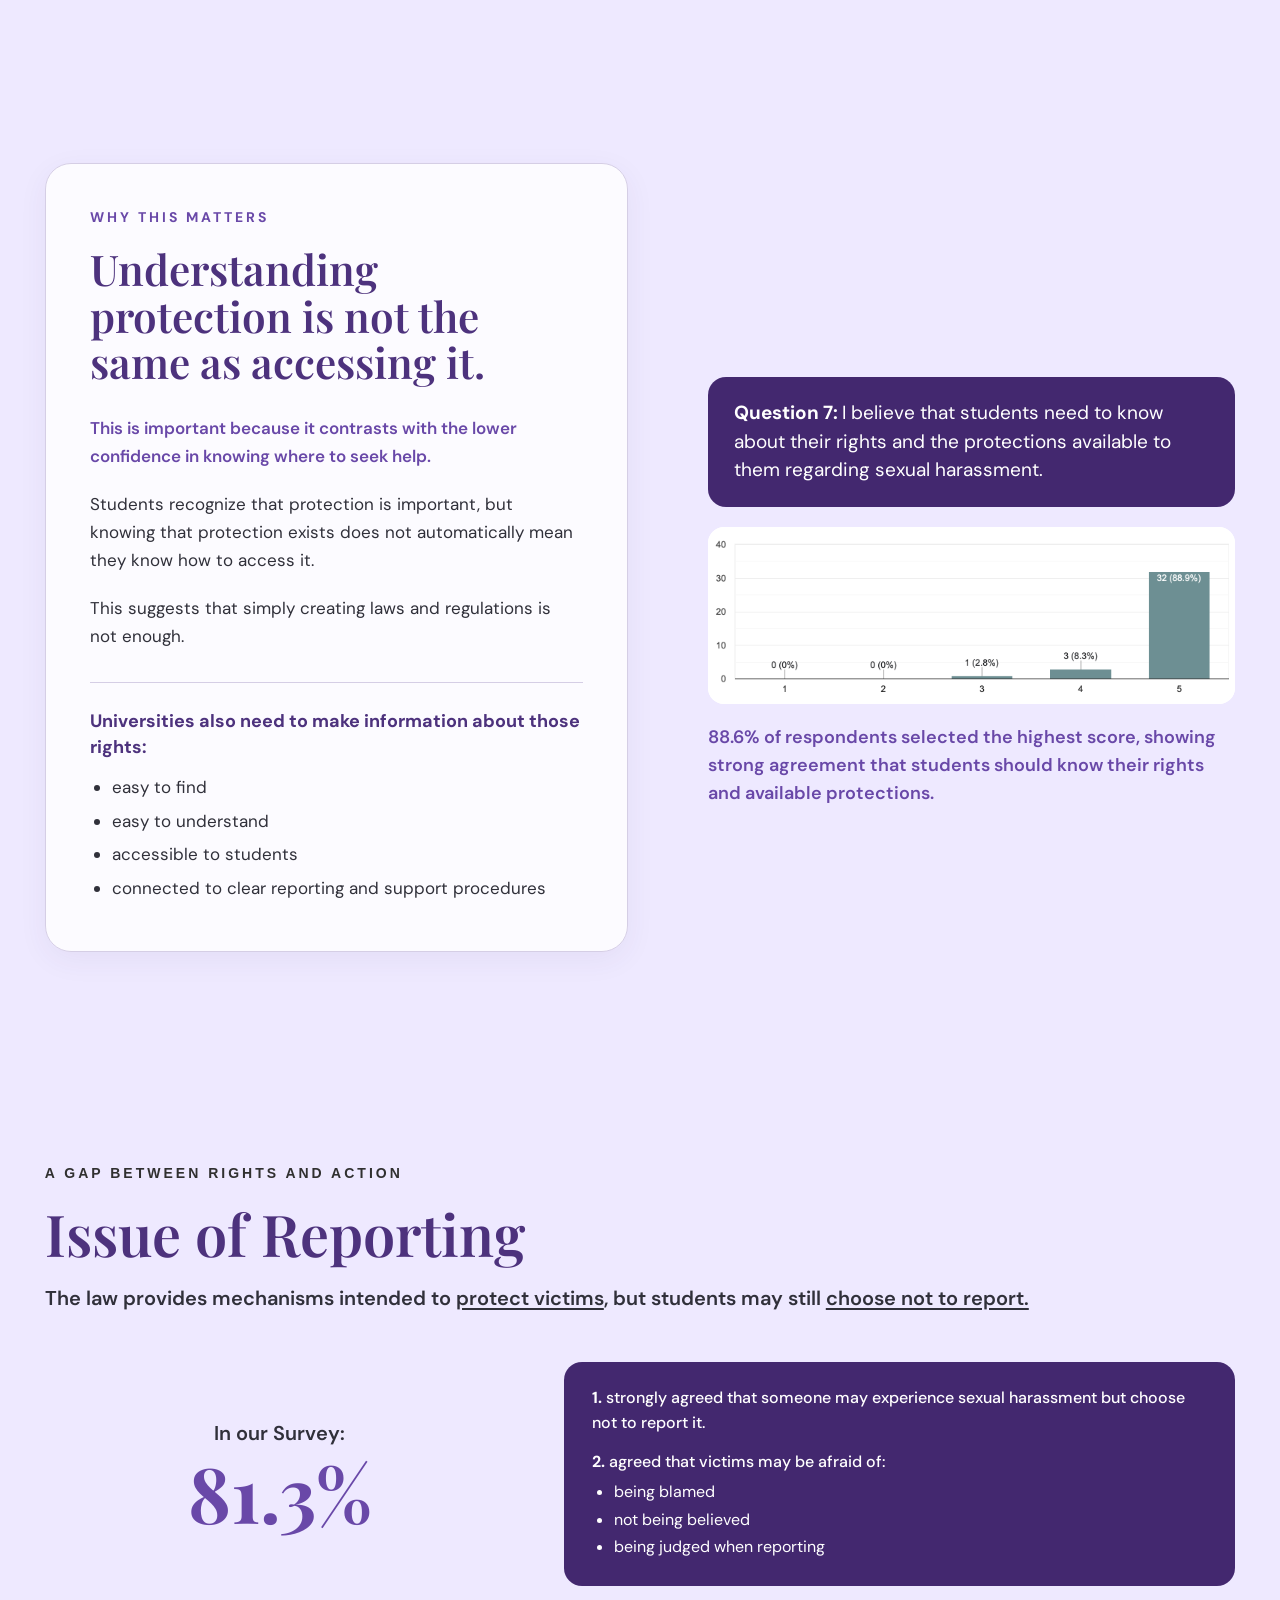
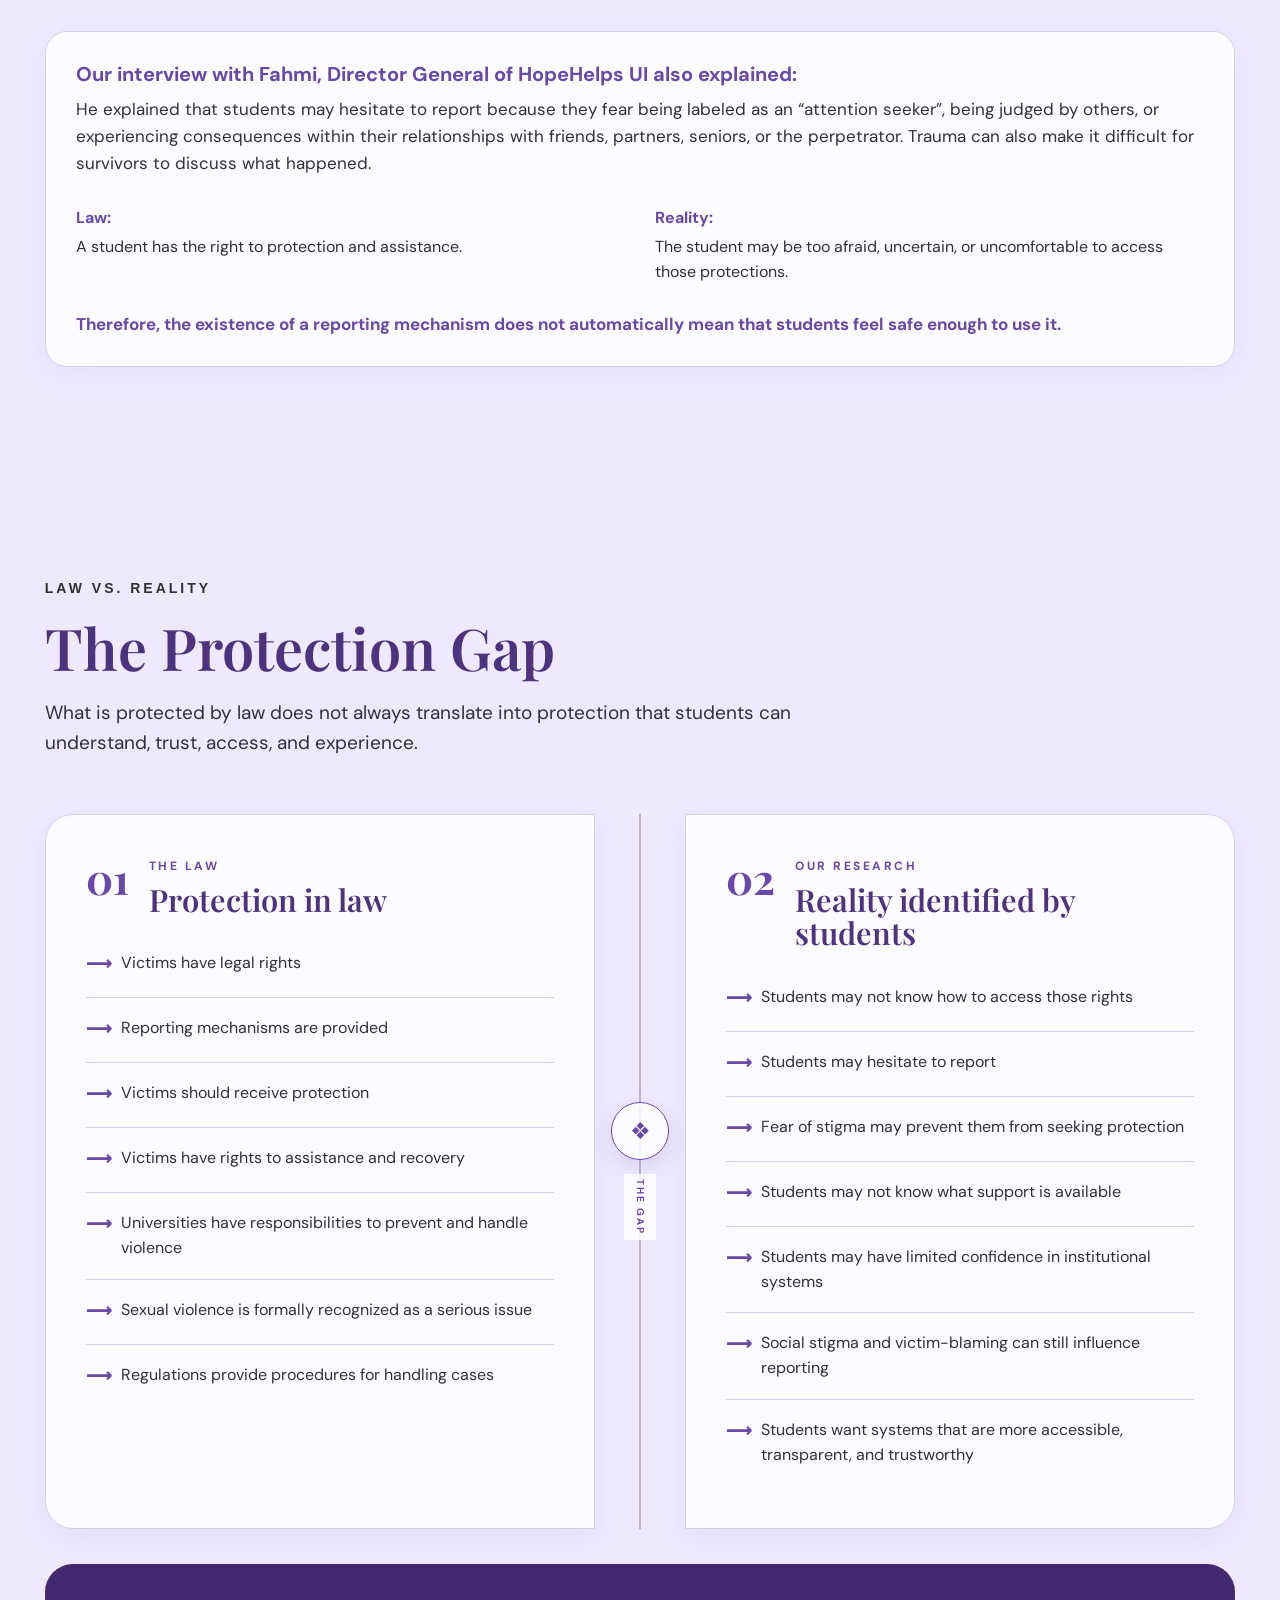
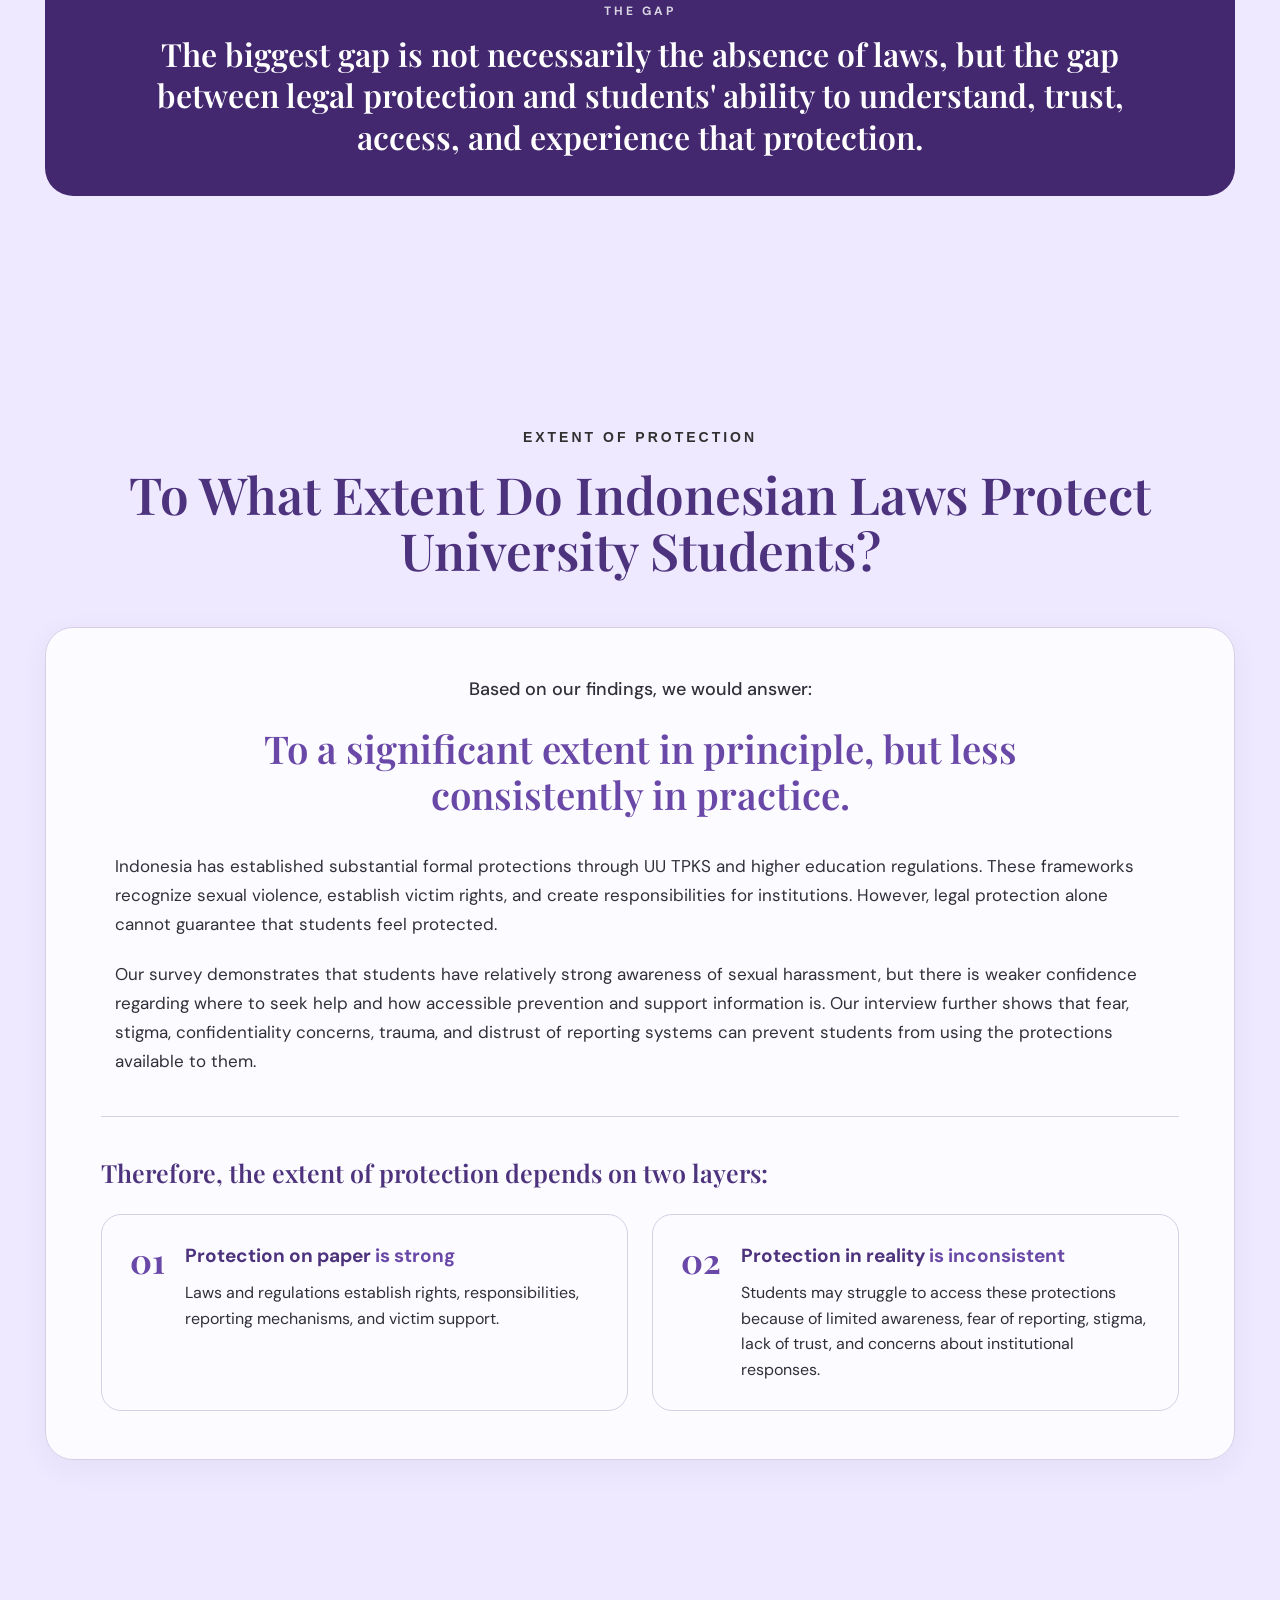
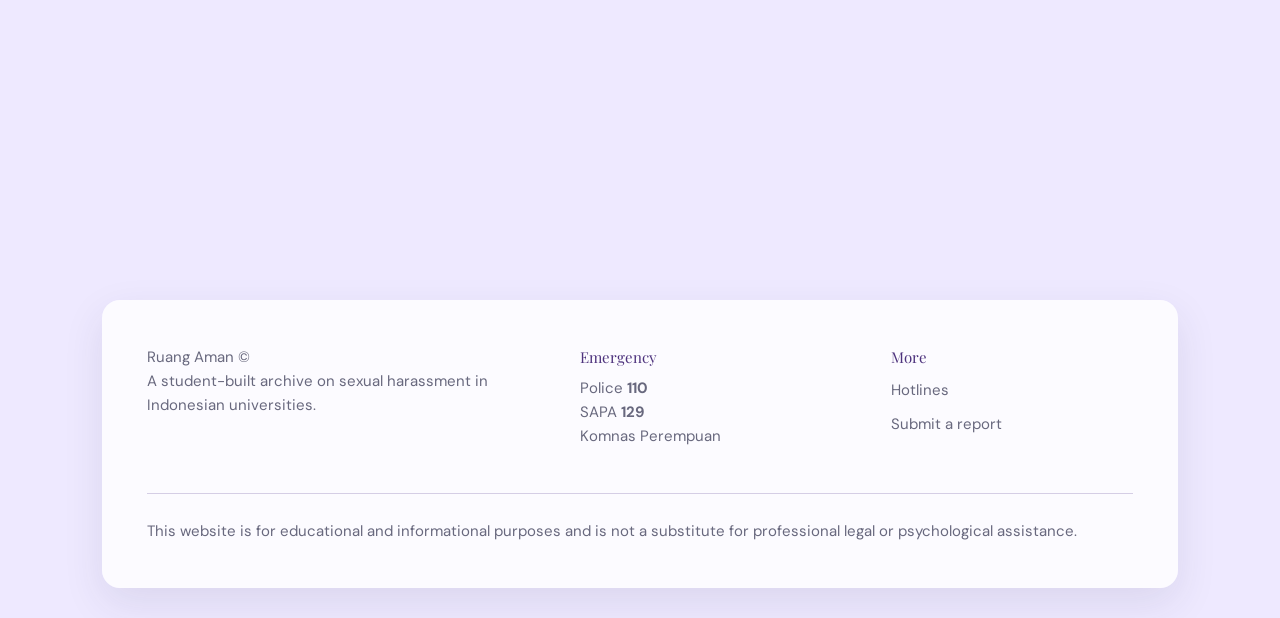
==== commit 30916d40: "finalize layout analyze page and layout of confetti" ====
--- a/analysis.html
+++ b/analysis.html
@@ -325,6 +325,14 @@
                 Issue of reporting
             </a>
 
+            <a href="#legal-protection">
+                Extent of Protection
+            </a>
+
+            <a href="#the-gap">
+                Law vs. Reality
+            </a>
+
         </div>
 
     </aside>
@@ -354,9 +362,9 @@
 
                 <div class="analysis-intro">
 
-                    <h1>
-                        Our Analysis
-                    </h1>
+                   <span class="section-label">Analysis Section</span>
+
+                    <h1>Our Analysis</h1>
 
                 </div>
 
@@ -915,42 +923,374 @@
 
         </section>
 
+        <!-- =========================================================
+     THE GAP EXPERIENCE
+========================================================= -->
+
+<section class="gap-section" id="the-gap">
+
+    <div class="analysis-container">
+
+        <!-- Section heading -->
+
+        <div class="gap-heading">
+
+            <span class="section-label">
+                LAW VS. REALITY
+            </span>
+
+            <h2>
+                The Protection Gap
+            </h2>
+
+            <p>
+                What is protected by law does not always translate into
+                protection that students can understand, trust, access,
+                and experience.
+            </p>
+
+        </div>
 
 
         <!-- =================================================
-             FINAL TAKEAWAY
+             INTERACTIVE GAP
         ================================================== -->
 
-        <section class="analysis-final">
-
-
-            <div class="analysis-container">
-
-
-                <span class="section-label">
-                    What this tells us
+        <div class="gap-experience">
+
+            <!-- LAW -->
+
+            <div class="gap-side gap-law">
+
+                <div class="gap-side-header">
+
+                    <span class="gap-number">01</span>
+
+                    <div>
+                        <span class="gap-side-label">
+                            THE LAW
+                        </span>
+
+                        <h3>
+                            Protection in law
+                        </h3>
+                    </div>
+
+                </div>
+
+
+                <div class="gap-list">
+
+                    <div class="gap-item">
+                        <span>⟶</span>
+                        <p>Victims have legal rights</p>
+                    </div>
+
+                    <div class="gap-item">
+                        <span>⟶</span>
+                        <p>Reporting mechanisms are provided</p>
+                    </div>
+
+                    <div class="gap-item">
+                        <span>⟶</span>
+                        <p>Victims should receive protection</p>
+                    </div>
+
+                    <div class="gap-item">
+                        <span>⟶</span>
+                        <p>Victims have rights to assistance and recovery</p>
+                    </div>
+
+                    <div class="gap-item">
+                        <span>⟶</span>
+                        <p>
+                            Universities have responsibilities to prevent
+                            and handle violence
+                        </p>
+                    </div>
+
+                    <div class="gap-item">
+                        <span>⟶</span>
+                        <p>
+                            Sexual violence is formally recognized as
+                            a serious issue
+                        </p>
+                    </div>
+
+                    <div class="gap-item">
+                        <span>⟶</span>
+                        <p>
+                            Regulations provide procedures for handling cases
+                        </p>
+                    </div>
+
+                </div>
+
+            </div>
+
+
+            <!-- =================================================
+                 DIVIDER
+            ================================================== -->
+
+            <div class="gap-divider">
+
+                <div class="gap-divider-line"></div>
+
+                <div class="gap-divider-handle">
+                    ❖
+                </div>
+
+                <span class="gap-divider-text">
+                    THE GAP
                 </span>
 
-
-                <h2>
-                    Awareness is only the beginning.
-                </h2>
-
-
-                <p>
-
-                    Students can recognize sexual harassment and
-                    understand that protection should exist, while
-                    still lacking the confidence, information, or
-                    safety needed to access that protection in
-                    practice.
-
-                </p>
-
             </div>
 
-        </section>
-
+
+            <!-- REALITY -->
+
+            <div class="gap-side gap-reality">
+
+                <div class="gap-side-header">
+
+                    <span class="gap-number">02</span>
+
+                    <div>
+                        <span class="gap-side-label">
+                            OUR RESEARCH
+                        </span>
+
+                        <h3>
+                            Reality identified by students
+                        </h3>
+                    </div>
+
+                </div>
+
+
+                <div class="gap-list">
+
+                    <div class="gap-item">
+                        <span>⟶</span>
+                        <p>
+                            Students may not know how to access those rights
+                        </p>
+                    </div>
+
+                    <div class="gap-item">
+                        <span>⟶</span>
+                        <p>
+                            Students may hesitate to report
+                        </p>
+                    </div>
+
+                    <div class="gap-item">
+                        <span>⟶</span>
+                        <p>
+                            Fear of stigma may prevent them from seeking protection
+                        </p>
+                    </div>
+
+                    <div class="gap-item">
+                        <span>⟶</span>
+                        <p>
+                            Students may not know what support is available
+                        </p>
+                    </div>
+
+                    <div class="gap-item">
+                        <span>⟶</span>
+                        <p>
+                            Students may have limited confidence in
+                            institutional systems
+                        </p>
+                    </div>
+
+                    <div class="gap-item">
+                        <span>⟶</span>
+                        <p>
+                            Social stigma and victim-blaming can still
+                            influence reporting
+                        </p>
+                    </div>
+
+                    <div class="gap-item">
+                        <span>⟶</span>
+                        <p>
+                            Students want systems that are more accessible,
+                            transparent, and trustworthy
+                        </p>
+                    </div>
+
+                </div>
+
+            </div>
+
+        </div>
+
+
+        <!-- =================================================
+             CONCLUSION
+        ================================================== -->
+
+        <div class="gap-conclusion">
+
+            <span class="gap-conclusion-label">
+                THE GAP
+            </span>
+
+            <p>
+                The biggest gap is not necessarily the absence of laws,
+                but the gap between legal protection and students' ability
+                to understand, trust, access, and experience that protection.
+            </p>
+
+        </div>
+
+    </div>
+
+</section>
+
+<!-- =========================================================
+     EXTENT OF LEGAL PROTECTION
+========================================================= -->
+
+<section class="extent-section" id="legal-protection">
+
+    <div class="analysis-container">
+
+        <div class="extent-heading">
+
+            <span class="section-label">
+                EXTENT OF PROTECTION
+            </span>
+
+            <h2>
+                To What Extent Do Indonesian Laws Protect University Students?
+            </h2>
+
+        </div>
+
+
+        <div class="extent-box">
+
+            <p class="extent-answer">
+                Based on our findings, we would answer:
+            </p>
+
+
+            <p class="extent-main-answer">
+                To a significant extent in principle, but less consistently
+                in practice.
+            </p>
+
+
+            <p>
+                Indonesia has established substantial formal protections
+                through UU TPKS and higher education regulations. These
+                frameworks recognize sexual violence, establish victim
+                rights, and create responsibilities for institutions.
+                However, legal protection alone cannot guarantee that
+                students feel protected.
+            </p>
+
+
+            <p>
+                Our survey demonstrates that students have relatively strong
+                awareness of sexual harassment, but there is weaker confidence
+                regarding where to seek help and how accessible prevention
+                and support information is. Our interview further shows that
+                fear, stigma, confidentiality concerns, trauma, and distrust
+                of reporting systems can prevent students from using the
+                protections available to them.
+            </p>
+
+
+            <div class="extent-divider"></div>
+
+
+            <h3>
+                Therefore, the extent of protection depends on two layers:
+            </h3>
+
+
+            <div class="extent-layers">
+
+                <!-- LAYER 01 -->
+
+                <div class="extent-layer">
+
+                    <div class="extent-layer-number">
+                        01
+                    </div>
+
+                    <div class="extent-layer-content">
+
+                        <h4>
+                            Protection on paper
+                            <span>is strong</span>
+                        </h4>
+
+                        <p>
+                            Laws and regulations establish rights,
+                            responsibilities, reporting mechanisms,
+                            and victim support.
+                        </p>
+
+                    </div>
+
+                </div>
+
+
+                <!-- LAYER 02 -->
+
+                <div class="extent-layer">
+
+                    <div class="extent-layer-number">
+                        02
+                    </div>
+
+                    <div class="extent-layer-content">
+
+                        <h4>
+                            Protection in reality
+                            <span>is inconsistent</span>
+                        </h4>
+
+                        <p>
+                            Students may struggle to access these protections
+                            because of limited awareness, fear of reporting,
+                            stigma, lack of trust, and concerns about
+                            institutional responses.
+                        </p>
+
+                    </div>
+
+                </div>
+
+            </div>
+
+        </div>
+
+    </div>
+
+</section>
+
+<!-- =========================================================
+     CELEBRATION BUTTON
+========================================================= -->
+
+<button
+    class="analysis-celebrate"
+    id="celebrateButton"
+    aria-label="Celebrate our findings"
+    type="button"
+>
+    🎉
+</button>
+
+<section class="gap-section" id="the-gap"></section>
 
     </main>
 
--- a/analysis.css
+++ b/analysis.css
@@ -19,6 +19,8 @@
     background: transparent;
 
     overflow-x: hidden;
+
+    padding-bottom: 40px;
 }
 
 
@@ -51,12 +53,13 @@
 .analysis-container {
 
     width: 100%;
-    max-width: 1280px;
+
+    max-width: 1440px;
 
     margin: 0 auto;
 
-    padding-left: 4.3%;
-    padding-right: 4.3%;
+    padding-left: 3.5%;
+    padding-right: 3.5%;
 
     box-sizing: border-box;
 }
@@ -119,9 +122,9 @@
 .analysis-intro-box {
 
     width: 100%;
-    max-width: 1200px;
-
-    margin: 0 auto;
+    max-width: none;
+
+    margin: 0;
 
     padding: 30px 32px;
 
@@ -170,7 +173,7 @@
 
     margin-bottom: 18px;
 
-    color: var(--accent);
+    color: #303030;
 
     font-size: 14px;
 
@@ -417,7 +420,7 @@
 
 
 /* =========================================================
-   10. RIGHTS / RESEARCH STYLE
+   RIGHTS / RESEARCH STYLE SECTION
 ========================================================= */
 
 .rights-section {
@@ -427,29 +430,43 @@
 }
 
 
+/* Wide Research-style layout */
+
 .research-style-grid {
-
     width: 100%;
 
     display: grid;
 
     grid-template-columns:
-        minmax(0, 1fr)
-        minmax(0, 0.9fr);
-
-    gap: 70px;
-
-    align-items: start;
-}
-
-
-/* =========================================================
-   11. RESEARCH STYLE TEXT
+        minmax(0, 1.05fr)
+        minmax(420px, 0.95fr);
+
+    gap: 80px;
+
+    align-items: center;
+}
+
+
+/* =========================================================
+   LEFT — TEXT BOX
 ========================================================= */
 
 .research-style-text {
 
     min-width: 0;
+
+    padding: 42px 44px;
+
+    box-sizing: border-box;
+
+    background: var(--card-background);
+
+    border: 1px solid var(--card-border);
+
+    border-radius: 26px;
+
+    box-shadow:
+        0 8px 30px rgba(60, 50, 100, 0.06);
 }
 
 
@@ -477,7 +494,7 @@
 
     font-family: "Playfair Display", serif;
 
-    font-size: clamp(32px, 3.2vw, 48px);
+    font-size: clamp(34px, 3.3vw, 50px);
 
     line-height: 1.1;
 
@@ -493,157 +510,176 @@
 
     color: var(--text-color);
 
+    font-size: 17px;
+
+    line-height: 1.65;
+
+    font-weight: 400;
+}
+
+
+/* Accent paragraph */
+
+.research-style-highlight {
+    
+    color: var(--accent) !important;
+
+    font-weight: 600 !important;
+}
+
+
+/* =========================================================
+   RIGHTS LIST
+========================================================= */
+
+.research-style-list {
+
+    margin-top: 32px;
+
+    padding-top: 25px;
+
+    border-top: 1px solid var(--card-border);
+}
+
+
+.research-style-list h3 {
+    margin: 0 0 15px;
+
+    color: var(--heading-color);
+
     font-size: 18px;
 
-    line-height: 1.65;
+    line-height: 1.45;
+
+    font-weight: 700;
+}
+
+
+.research-style-list ul {
+
+    margin: 0;
+
+    padding-left: 22px;
+
+    color: var(--text-color);
+}
+
+
+.research-style-list li {
+
+    margin-bottom: 8px;
+
+    font-size: 17px;
+
+    line-height: 1.5;
+}
+
+
+/* =========================================================
+   RIGHT — IMAGE
+========================================================= */
+
+.research-style-visual {
+
+    min-width: 0;
+
+    width: 100%;
+
+    display: flex;
+
+    flex-direction: column;
+
+    justify-content: center;
+
+    align-items: center;
+
+    /*
+       Pushes the visual slightly DOWN compared
+       with the text rather than aligning it to the top.
+    */
+    transform: translateY(35px);
+
+    gap: 20px;
+}
+
+
+/* =========================================================
+   QUESTION CALLOUT
+========================================================= */
+
+.question-callout {
+
+    width: 100%;
+
+    padding: 22px 26px;
+
+    box-sizing: border-box;
+
+    border-radius: 18px;
+
+    background: var(--accent-dark);
+
+    color: #ffffff;
+
+    font-size: 19px;
+
+    line-height: 1.5;
 
     font-weight: 400;
 }
 
 
-/* Important statement */
-
-.research-style-highlight {
-
-    color: var(--accent) !important;
-
-    font-weight: 600 !important;
-}
-
-
-/* =========================================================
-   12. RIGHTS LIST
-========================================================= */
-
-.research-style-list {
-
-    margin-top: 32px;
-}
-
-
-.research-style-list h3 {
-
-    margin: 0 0 14px;
-
-    color: var(--heading-color);
+.question-callout span {
+
+    font-weight: 700;
+}
+
+
+/* =========================================================
+   BIGGER SURVEY IMAGE
+========================================================= */
+
+.survey-image-wrapper {
+
+    width: 100%;
+
+    max-width: 620px;
+
+    overflow: hidden;
+    background: var(--card-background);
+
+    border-radius: 16px;
+}
+
+
+.survey-image-wrapper img {
+
+    display: block;
+
+    width: 100%;
+
+    height: auto;
+
+    max-width: 100%;
+
+    object-fit: contain;
+}
+
+
+/* =========================================================
+   IMAGE DESCRIPTION
+========================================================= */
+
+.survey-image-caption {
+    width: 100%;
+
+    max-width: 620px;
+
+    margin: 0;
+
+    color: var(--accent);
 
     font-size: 18px;
-
-    line-height: 1.45;
-
-    font-weight: 700;
-}
-
-
-.research-style-list ul {
-
-    margin: 0;
-
-    padding-left: 22px;
-
-    color: var(--text-color);
-}
-
-
-.research-style-list li {
-
-    margin-bottom: 8px;
-
-    font-size: 17px;
-
-    line-height: 1.5;
-}
-
-
-/* =========================================================
-   13. RESEARCH STYLE VISUAL
-========================================================= */
-
-.research-style-visual {
-
-    min-width: 0;
-
-    display: flex;
-
-    flex-direction: column;
-
-    gap: 20px;
-}
-
-
-/* =========================================================
-   14. QUESTION CALLOUT
-========================================================= */
-
-.question-callout {
-
-    width: 100%;
-
-    padding: 22px 24px;
-
-    box-sizing: border-box;
-
-    border-radius: 18px;
-
-    background: var(--accent-dark);
-
-    color: #ffffff;
-
-    font-size: 20px;
-
-    line-height: 1.5;
-
-    font-weight: 400;
-}
-
-
-.question-callout span {
-
-    font-weight: 700;
-}
-
-
-/* =========================================================
-   15. SURVEY IMAGE
-========================================================= */
-
-.survey-image-wrapper {
-
-    width: 100%;
-
-    overflow: hidden;
-
-    border-radius: 0;
-
-    background: var(--card-background);
-}
-
-
-.survey-image-wrapper img {
-
-    display: block;
-
-    width: 100%;
-
-    height: auto;
-
-    max-width: 100%;
-
-    object-fit: contain;
-}
-
-
-/* =========================================================
-   16. IMAGE DESCRIPTION
-========================================================= */
-
-.survey-image-caption {
-
-    margin: 0;
-
-    color: var(--accent);
-
-    font-size: 17px;
 
     line-height: 1.55;
 
@@ -1134,6 +1170,317 @@
 
 
 /* =========================================================
+   EXTENT OF LEGAL PROTECTION
+========================================================= */
+
+.extent-section {
+
+    width: 100%;
+
+    padding-top: 100px;
+    padding-bottom: 120px;
+
+    background: transparent;
+}
+
+
+/* =========================================================
+   HEADING
+========================================================= */
+
+.extent-heading {
+
+    width: 100%;
+
+    max-width: 1200px;
+
+    margin: 0 auto 48px;
+
+    text-align: center;
+}
+
+
+.extent-heading h2 {
+
+    max-width: 1050px;
+
+    margin: 0 auto;
+
+    color: var(--heading-color);
+
+    font-family: "Playfair Display", serif;
+
+    font-size: clamp(34px, 4vw, 54px);
+
+    line-height: 1.1;
+
+    font-weight: 600;
+}
+
+
+/* =========================================================
+   MAIN WHITE BOX
+========================================================= */
+
+.extent-box {
+
+    width: 100%;
+
+    padding: 48px 55px;
+
+    box-sizing: border-box;
+
+    border: 1px solid var(--card-border);
+
+    border-radius: 28px;
+
+    background: var(--card-background);
+
+    color: var(--text-color);
+
+    box-shadow:
+        0 8px 30px rgba(60, 50, 100, 0.06);
+}
+
+
+/* =========================================================
+   OPENING ANSWER
+========================================================= */
+
+.extent-answer {
+
+    margin: 0 0 8px;
+
+    color: var(--text-color);
+
+    font-size: 18px;
+
+    line-height: 1.5;
+
+    font-weight: 500;
+
+    text-align: center;
+}
+
+
+.extent-main-answer {
+
+    margin: 0 auto 35px;
+
+    max-width: 900px;
+
+    color: var(--accent);
+
+    font-family: "Playfair Display", serif;
+
+    font-size: clamp(26px, 3vw, 40px);
+
+    line-height: 1.2;
+
+    font-weight: 600;
+
+    text-align: center;
+}
+
+
+/* =========================================================
+   BODY TEXT
+========================================================= */
+
+.extent-box > p:not(.extent-answer):not(.extent-main-answer) {
+
+    max-width: 1050px;
+
+    margin-left: auto;
+    margin-right: auto;
+
+    color: var(--text-color);
+
+    font-size: 17px;
+
+    line-height: 1.7;
+}
+
+
+.extent-box > p + p {
+
+    margin-top: 22px;
+}
+
+
+/* =========================================================
+   DIVIDER
+========================================================= */
+
+.extent-divider {
+
+    width: 100%;
+
+    height: 1px;
+
+    margin: 40px 0;
+
+    background: var(--card-border);
+}
+
+
+/* =========================================================
+   TWO LAYERS INTRO
+========================================================= */
+
+.extent-box h3 {
+
+    margin: 0 0 25px;
+
+    color: var(--heading-color);
+
+    font-family: "Playfair Display", serif;
+
+    font-size: 25px;
+
+    line-height: 1.3;
+
+    font-weight: 600;
+}
+
+
+/* =========================================================
+   LAYERS
+========================================================= */
+
+.extent-layers {
+
+    display: grid;
+
+    grid-template-columns:
+        repeat(2, minmax(0, 1fr));
+
+    gap: 24px;
+}
+
+
+.extent-layer {
+
+    display: flex;
+
+    gap: 20px;
+
+    padding: 28px;
+
+    box-sizing: border-box;
+
+    border: 1px solid var(--card-border);
+
+    border-radius: 20px;
+
+    background: var(--background-color);
+}
+
+
+.extent-layer-number {
+
+    flex-shrink: 0;
+
+    color: var(--accent);
+
+    font-family: "Playfair Display", serif;
+
+    font-size: 34px;
+
+    line-height: 1;
+
+    font-weight: 700;
+}
+
+
+.extent-layer-content h4 {
+
+    margin: 0 0 10px;
+
+    color: var(--heading-color);
+
+    font-size: 19px;
+
+    line-height: 1.4;
+
+    font-weight: 700;
+}
+
+
+.extent-layer-content h4 span {
+
+    color: var(--accent);
+}
+
+
+.extent-layer-content p {
+
+    margin: 0;
+
+    color: var(--text-color);
+
+    font-size: 16px;
+
+    line-height: 1.6;
+}
+
+
+/* =========================================================
+   🎉 CELEBRATION BUTTON
+========================================================= */
+
+.analysis-celebrate {
+
+    position: fixed;
+
+    left: 28px;
+    bottom: 28px;
+
+    z-index: 95;
+
+    width: 50px;
+    height: 50px;
+
+    display: flex;
+
+    align-items: center;
+    justify-content: center;
+
+    border: 1px solid var(--card-border);
+
+    border-radius: 50%;
+
+    background: var(--card-background);
+
+    font-size: 21px;
+
+    cursor: pointer;
+
+    box-shadow:
+        0 8px 25px rgba(60, 50, 100, 0.12);
+
+    transition:
+        transform 0.25s ease,
+        box-shadow 0.25s ease;
+}
+
+
+.analysis-celebrate:hover {
+
+    transform: translateY(-3px) scale(1.05);
+
+    box-shadow:
+        0 12px 30px rgba(60, 50, 100, 0.16);
+}
+
+
+.analysis-celebrate:active {
+
+    transform: scale(0.95);
+}
+
+
+/* =========================================================
    26. RESPONSIVE — TABLET
 ========================================================= */
 
@@ -1154,13 +1501,23 @@
     }
 
 
-    .research-style-grid {
-
-        grid-template-columns:
-            1fr;
-
-        gap: 50px;
-    }
+   .research-style-grid {
+
+    grid-template-columns:
+        1fr;
+
+    gap: 45px;
+}
+
+.research-style-visual {
+
+    transform: none;
+}
+
+.survey-image-wrapper {
+
+    max-width: 700px;
+}
 
 
     .reporting-stat-row {
@@ -1283,12 +1640,32 @@
     }
 
 
+        .research-style-text {
+
+        padding: 28px 24px;
+
+        border-radius: 22px;
+    }
+
+
     .research-style-text h2 {
 
         font-size: clamp(32px, 9vw, 46px);
     }
 
 
+    .research-style-visual {
+
+        transform: none;
+    }
+
+
+    .survey-image-wrapper {
+
+        max-width: 100%;
+    }
+
+
     .question-callout {
 
         font-size: 17px;
@@ -1301,6 +1678,7 @@
 
         font-size: 16px;
     }
+    
 
 
     .reporting-heading h2 {
@@ -1376,4 +1754,392 @@
         width: 190px;
     }
 
+}
+
+/* =========================================================
+   THE GAP EXPERIENCE
+========================================================= */
+
+.gap-section {
+
+    width: 100%;
+
+    padding-top: 100px;
+    padding-bottom: 130px;
+
+    background: transparent;
+}
+
+
+/* =========================================================
+   GAP HEADING
+========================================================= */
+
+.gap-heading {
+
+    width: 100%;
+
+    margin-bottom: 55px;
+}
+
+
+.gap-heading h2 {
+
+    max-width: 900px;
+
+    margin: 0 0 20px;
+
+    color: var(--heading-color);
+
+    font-family: "Playfair Display", serif;
+
+    font-size: clamp(42px, 4.5vw, 64px);
+
+    line-height: 1.05;
+
+    font-weight: 600;
+}
+
+
+.gap-heading p {
+
+    max-width: 850px;
+
+    margin: 0;
+
+    color: var(--text-color);
+
+    font-size: 19px;
+
+    line-height: 1.6;
+}
+
+
+/* =========================================================
+   MAIN GAP EXPERIENCE
+========================================================= */
+
+.gap-experience {
+
+    width: 100%;
+
+    display: grid;
+
+    grid-template-columns:
+        minmax(0, 1fr)
+        90px
+        minmax(0, 1fr);
+
+    align-items: stretch;
+
+    gap: 0;
+
+    position: relative;
+}
+
+
+/* =========================================================
+   LAW / REALITY SIDES
+========================================================= */
+
+.gap-side {
+
+    min-width: 0;
+
+    padding: 42px 40px;
+
+    box-sizing: border-box;
+
+    border: 1px solid var(--card-border);
+
+    background: var(--card-background);
+
+    box-shadow:
+        0 8px 30px rgba(60, 50, 100, 0.06);
+}
+
+
+/* Law */
+
+.gap-law {
+
+    border-radius: 28px 0 0 28px;
+}
+
+
+/* Reality */
+
+.gap-reality {
+
+    border-radius: 0 28px 28px 0;
+}
+
+
+/* =========================================================
+   SIDE HEADER
+========================================================= */
+
+.gap-side-header {
+
+    display: flex;
+
+    align-items: flex-start;
+
+    gap: 20px;
+
+    margin-bottom: 35px;
+}
+
+
+.gap-number {
+
+    flex-shrink: 0;
+
+    color: var(--accent);
+
+    font-family: "Playfair Display", serif;
+
+    font-size: 42px;
+
+    line-height: 1;
+
+    font-weight: 700;
+}
+
+
+.gap-side-label {
+
+    display: block;
+
+    margin-bottom: 7px;
+
+    color: var(--accent);
+
+    font-size: 12px;
+
+    font-weight: 700;
+
+    letter-spacing: 2.5px;
+
+    text-transform: uppercase;
+}
+
+
+.gap-side h3 {
+
+    margin: 0;
+
+    color: var(--heading-color);
+
+    font-family: "Playfair Display", serif;
+
+    font-size: clamp(26px, 2.4vw, 38px);
+
+    line-height: 1.1;
+
+    font-weight: 600;
+}
+
+
+/* =========================================================
+   GAP LIST
+========================================================= */
+
+.gap-list {
+
+    display: flex;
+
+    flex-direction: column;
+
+    gap: 0;
+}
+
+
+.gap-item {
+
+    display: grid;
+
+    grid-template-columns: 25px 1fr;
+
+    gap: 10px;
+
+    padding: 18px 0;
+
+    border-top: 1px solid var(--card-border);
+}
+
+
+.gap-item:first-child {
+
+    border-top: none;
+
+    padding-top: 0;
+}
+
+
+.gap-item span {
+
+    color: var(--accent);
+
+    font-size: 18px;
+
+    line-height: 1.55;
+
+    font-weight: 700;
+}
+
+
+.gap-item p {
+
+    margin: 0;
+
+    color: var(--text-color);
+
+    font-size: 16px;
+
+    line-height: 1.55;
+}
+
+
+/* =========================================================
+   CENTER DIVIDER
+========================================================= */
+
+.gap-divider {
+
+    position: relative;
+
+    z-index: 5;
+
+    display: flex;
+
+    align-items: center;
+
+    justify-content: center;
+
+    flex-direction: column;
+
+    background: transparent;
+}
+
+
+.gap-divider-line {
+
+    position: absolute;
+
+    top: 0;
+    bottom: 0;
+
+    width: 2px;
+
+    background: var(--accent);
+
+    opacity: 0.35;
+}
+
+
+.gap-divider-handle {
+
+    position: relative;
+
+    width: 58px;
+    height: 58px;
+
+    display: flex;
+
+    align-items: center;
+    justify-content: center;
+
+    border: 1px solid var(--accent);
+
+    border-radius: 50%;
+
+    background: var(--card-background);
+
+    color: var(--accent);
+
+    font-size: 23px;
+
+    box-shadow:
+        0 8px 25px rgba(60, 50, 100, 0.12);
+}
+
+
+.gap-divider-text {
+
+    position: relative;
+
+    margin-top: 14px;
+
+    padding: 5px 8px;
+
+    background: var(--card-background);
+
+    color: var(--accent);
+
+    font-size: 10px;
+
+    font-weight: 700;
+
+    letter-spacing: 2px;
+
+    writing-mode: vertical-rl;
+}
+
+
+/* =========================================================
+   GAP CONCLUSION
+========================================================= */
+
+.gap-conclusion {
+
+    width: 100%;
+
+    margin-top: 35px;
+
+    padding: 38px 45px;
+
+    box-sizing: border-box;
+
+    border-radius: 28px;
+
+    background: var(--accent-dark);
+
+    color: #ffffff;
+
+    text-align: center;
+}
+
+
+.gap-conclusion-label {
+
+    display: block;
+
+    margin-bottom: 12px;
+
+    font-size: 12px;
+
+    font-weight: 700;
+
+    letter-spacing: 3px;
+
+    text-transform: uppercase;
+
+    opacity: 0.8;
+}
+
+
+.gap-conclusion p {
+
+    max-width: 1050px;
+
+    margin: 0 auto;
+
+    font-family: "Playfair Display", serif;
+
+    font-size: clamp(22px, 2.5vw, 34px);
+
+    line-height: 1.3;
+
+    font-weight: 600;
 }
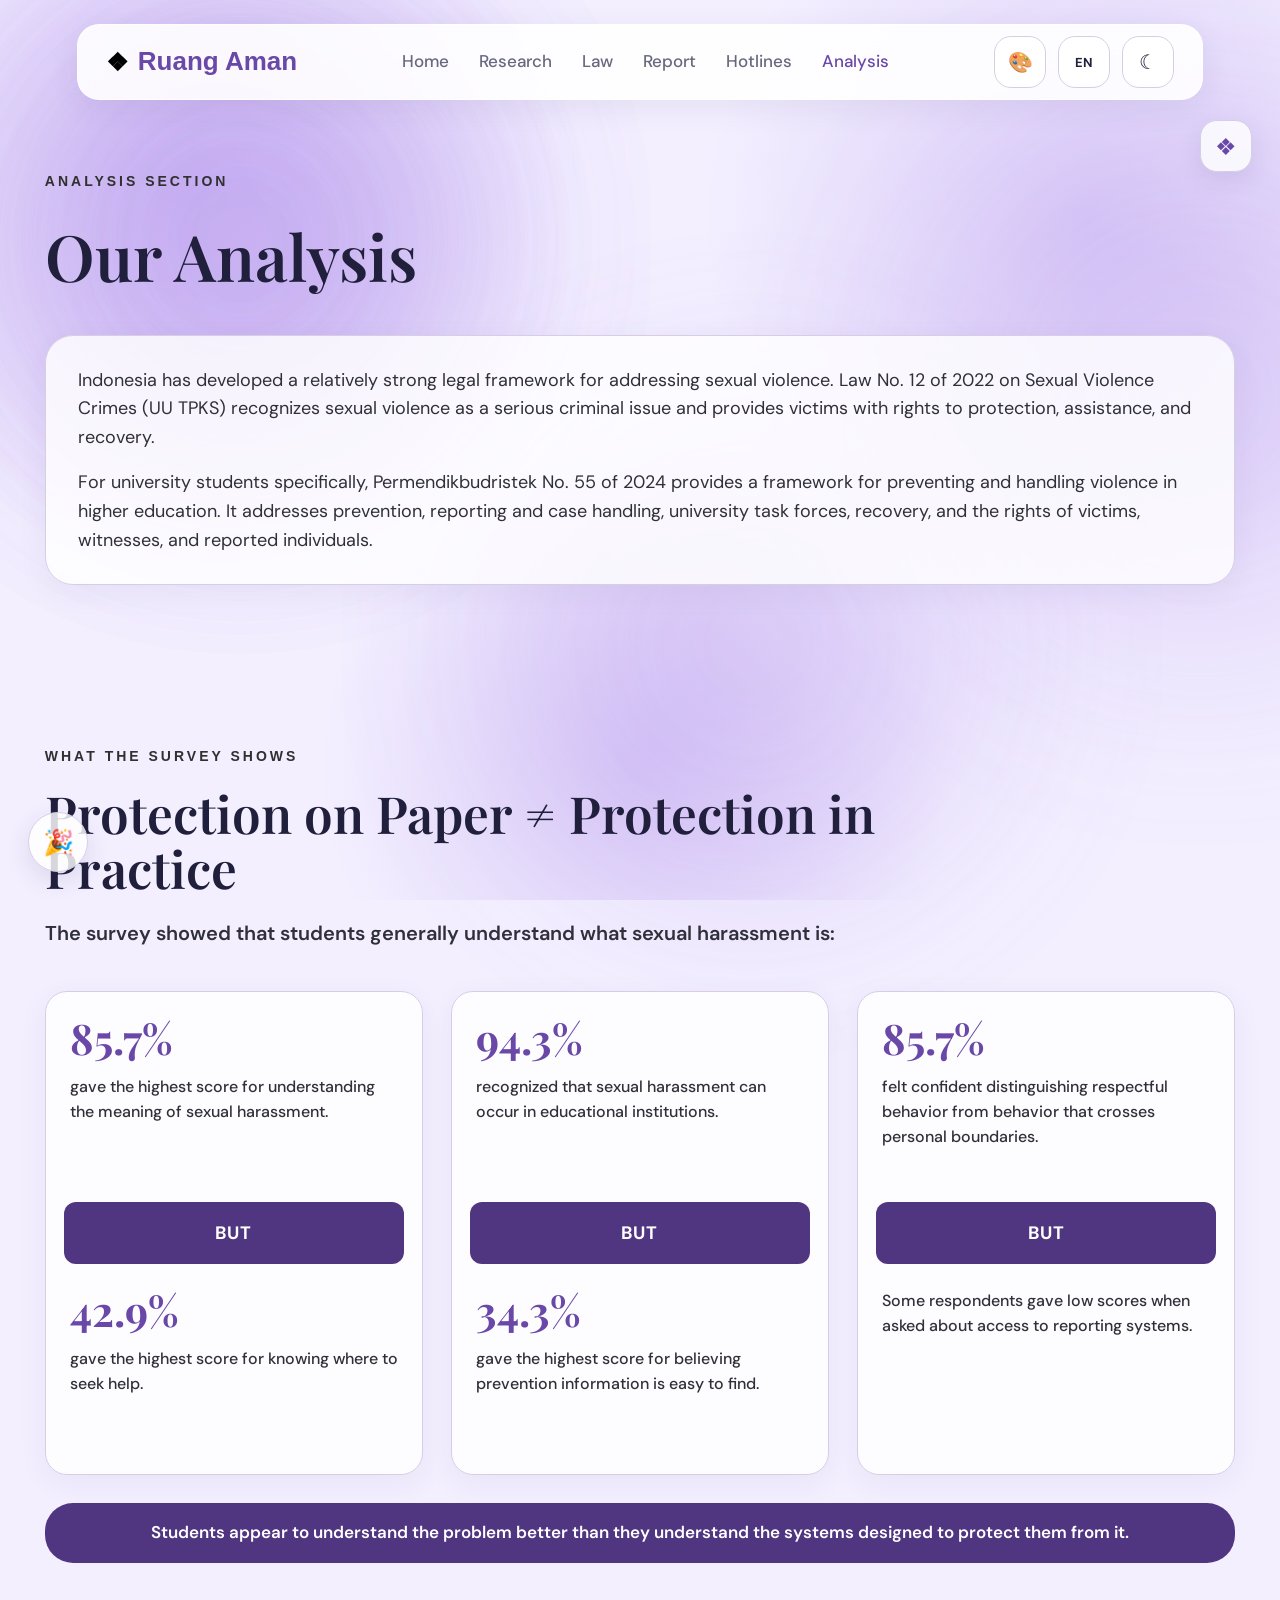
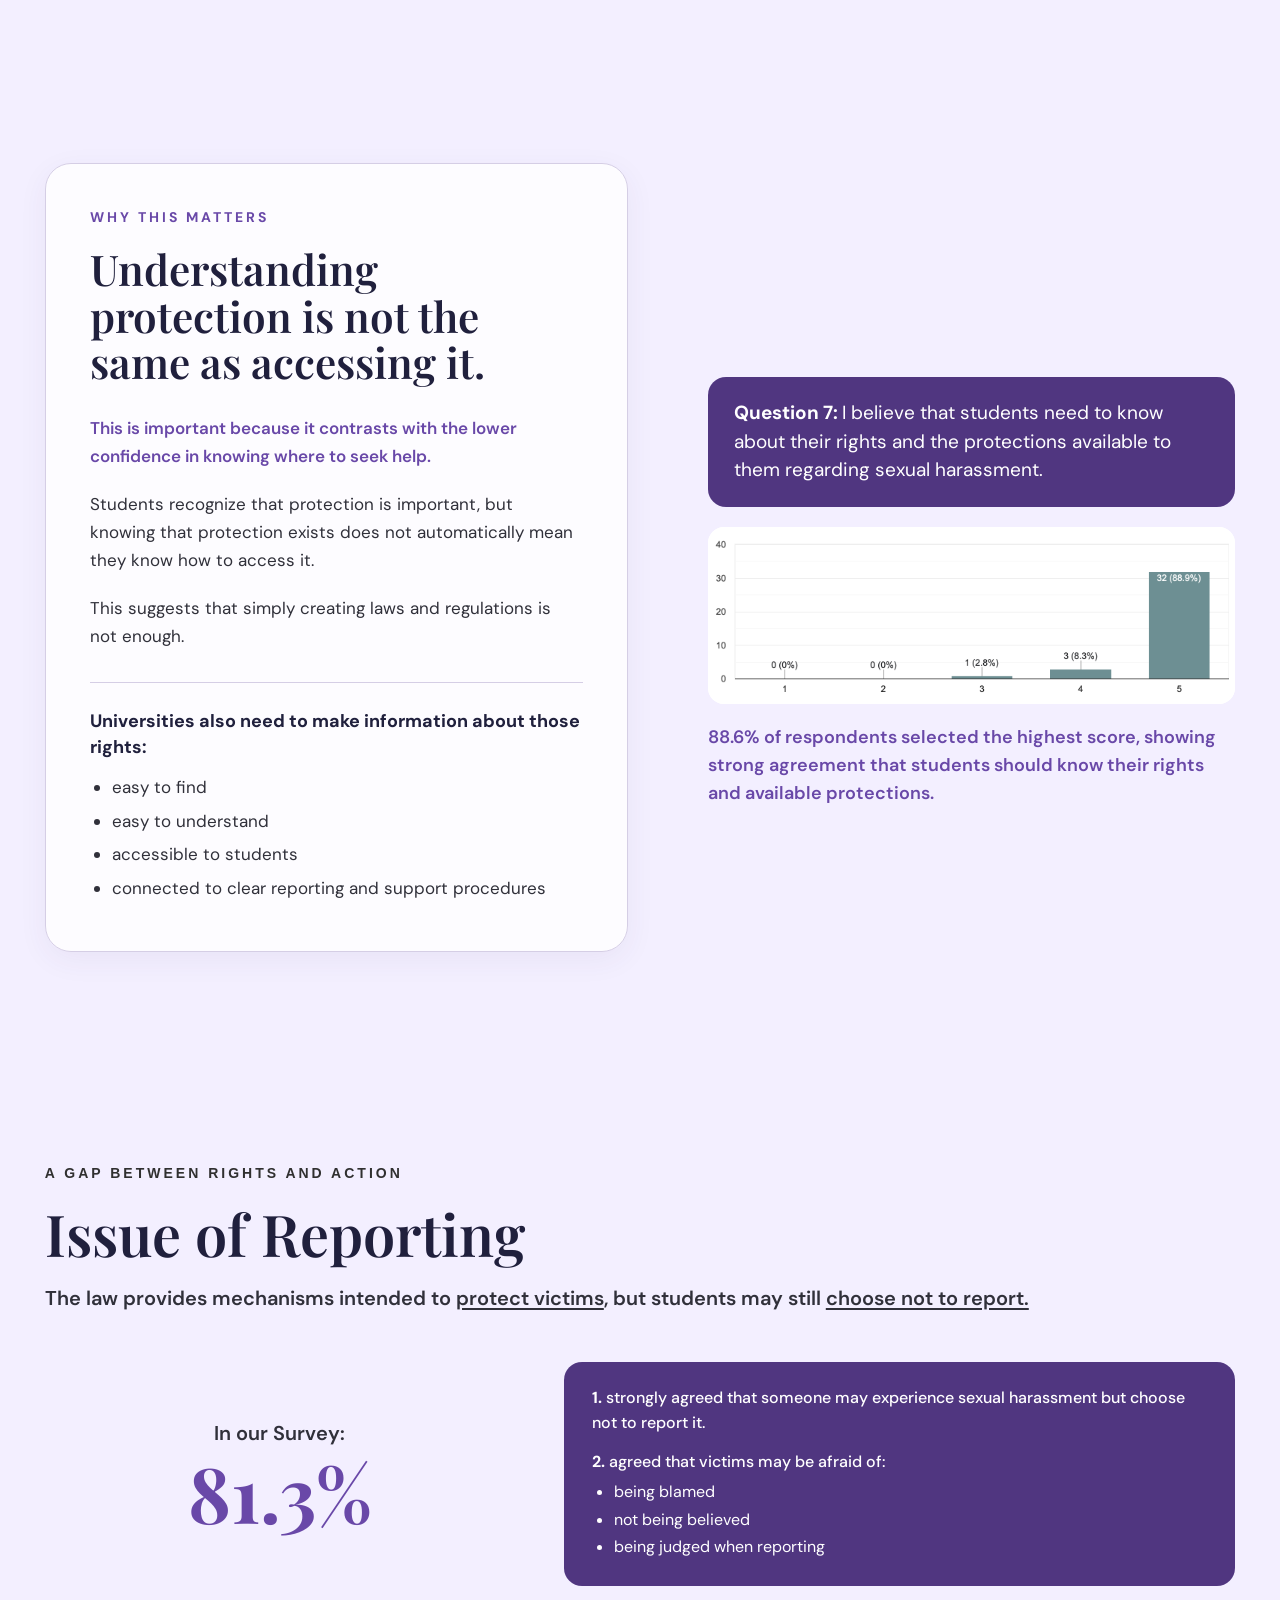
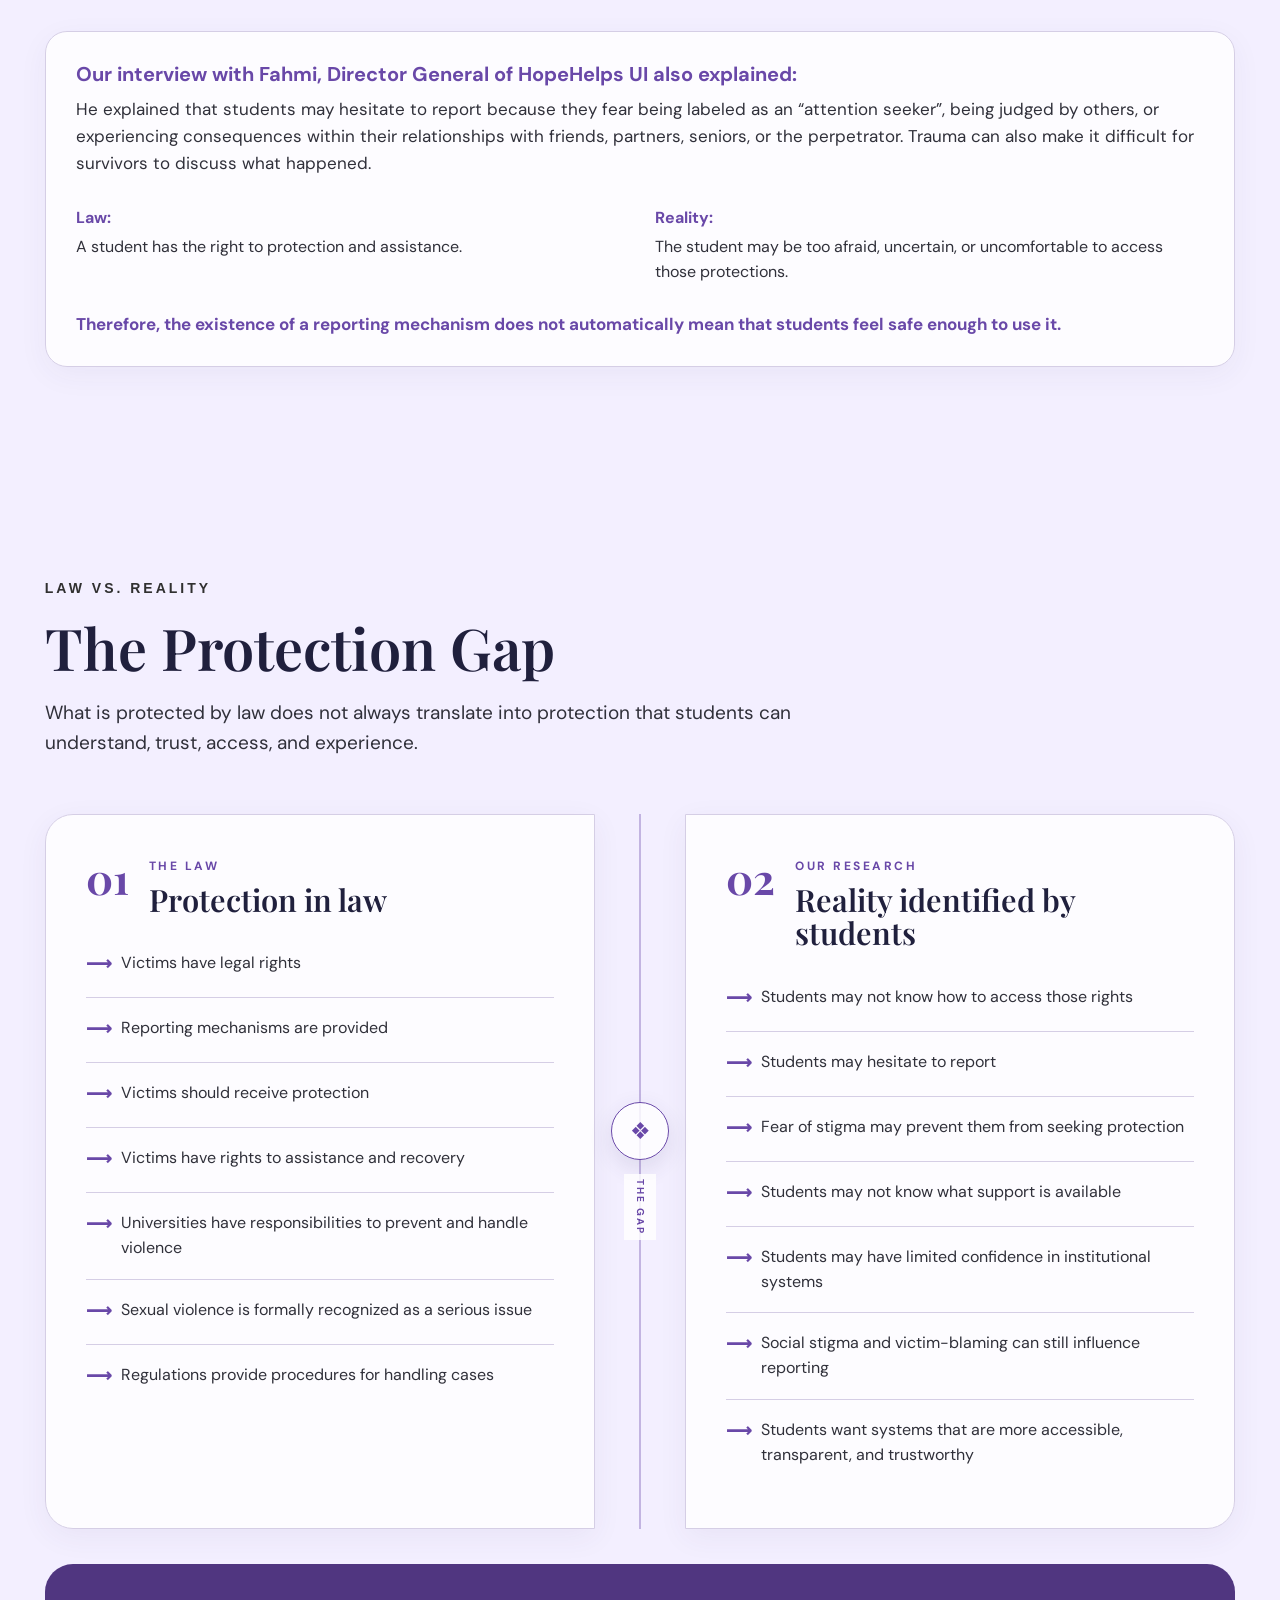
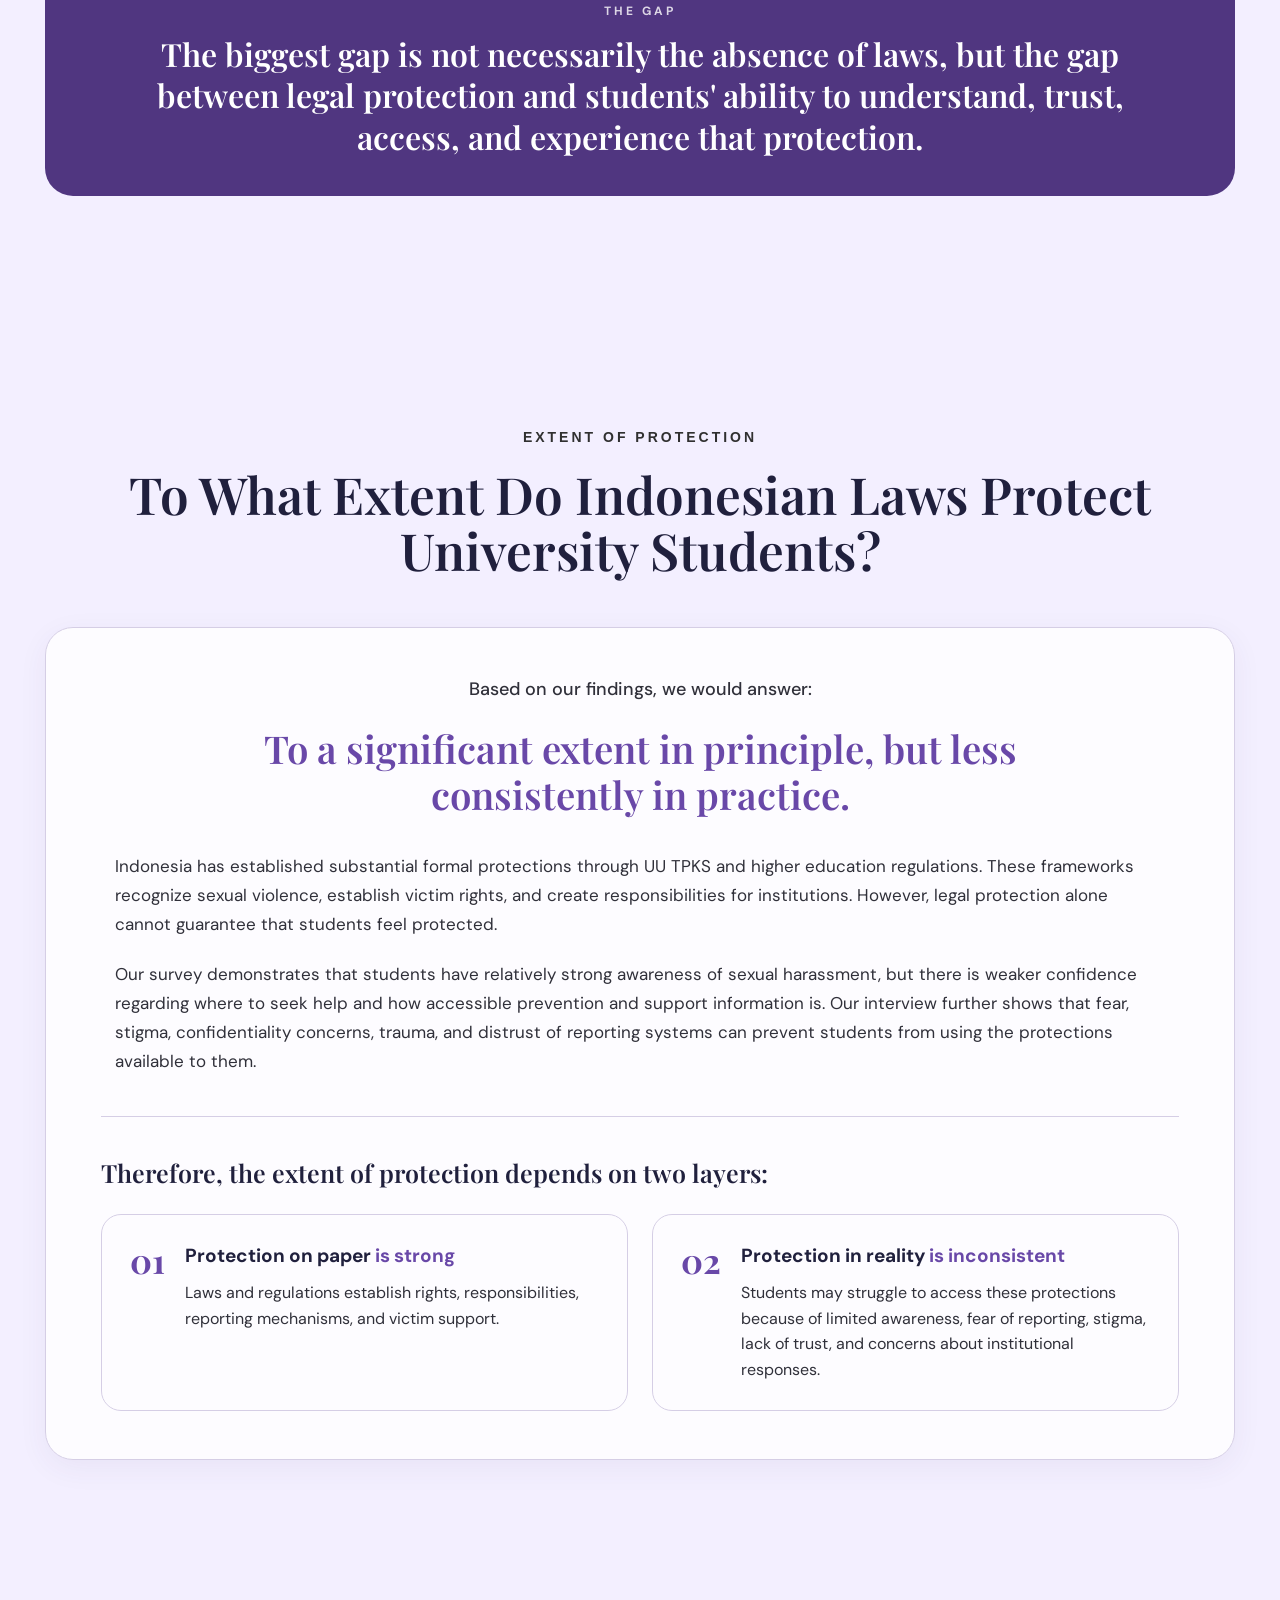
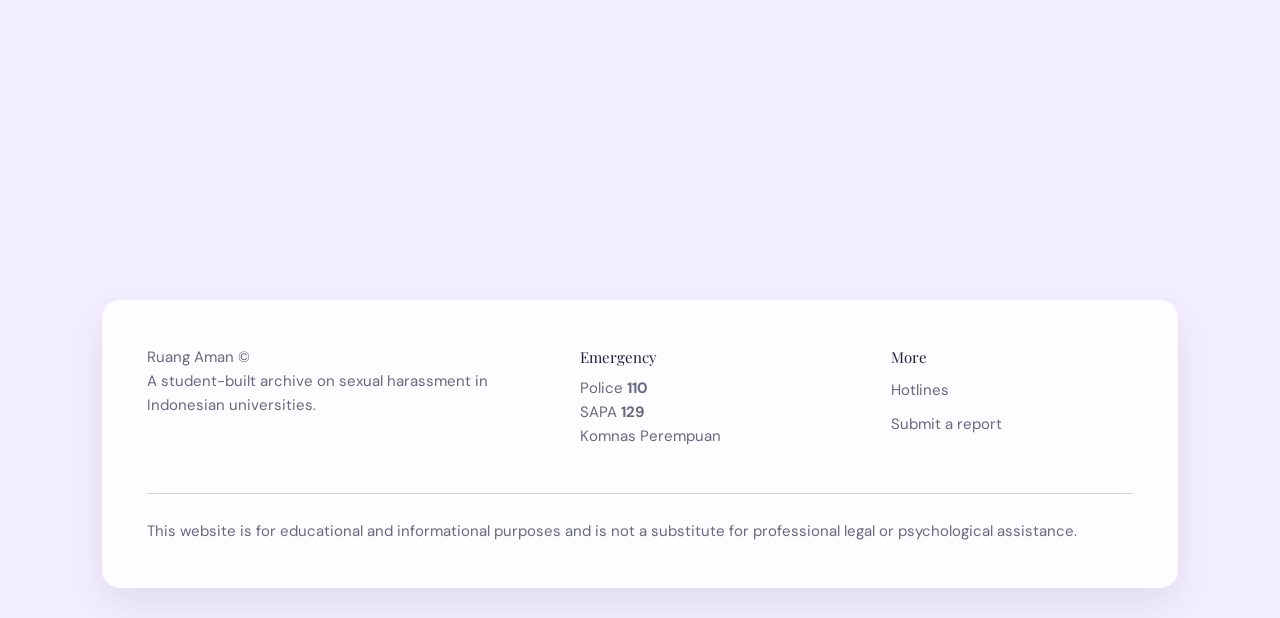
==== commit bb6708ce: "finalize size confetti button, rearrange toc, js language of analysis page" ====
--- a/analysis.html
+++ b/analysis.html
@@ -324,16 +324,18 @@
             <a href="#reporting">
                 Issue of reporting
             </a>
+            <a href="#the-gap">
+                Law vs. Reality
+            </a>
+
 
             <a href="#legal-protection">
                 Extent of Protection
             </a>
 
-            <a href="#the-gap">
-                Law vs. Reality
-            </a>
-
+            
         </div>
+
 
     </aside>
 
--- a/analysis.css
+++ b/analysis.css
@@ -1438,8 +1438,8 @@
 
     z-index: 95;
 
-    width: 50px;
-    height: 50px;
+    width: 60px;
+    height: 60px;
 
     display: flex;
 
@@ -1452,7 +1452,7 @@
 
     background: var(--card-background);
 
-    font-size: 21px;
+    font-size: 25px;
 
     cursor: pointer;
 
@@ -2142,4 +2142,51 @@
     line-height: 1.3;
 
     font-weight: 600;
+}
+
+/* =========================================================
+   CONFETTI
+========================================================= */
+
+.confetti-piece {
+
+    position: fixed;
+
+    top: -20px;
+
+    width: 8px;
+    height: 14px;
+
+    z-index: 9999;
+
+    pointer-events: none;
+
+    animation-name: confetti-fall;
+
+    animation-timing-function: ease-out;
+
+    animation-fill-mode: forwards;
+}
+
+
+@keyframes confetti-fall {
+
+    0% {
+
+        opacity: 1;
+
+        transform:
+            translateY(0)
+            rotate(0deg);
+    }
+
+    100% {
+
+        opacity: 0;
+
+        transform:
+            translateY(105vh)
+            rotate(720deg);
+    }
+
 }
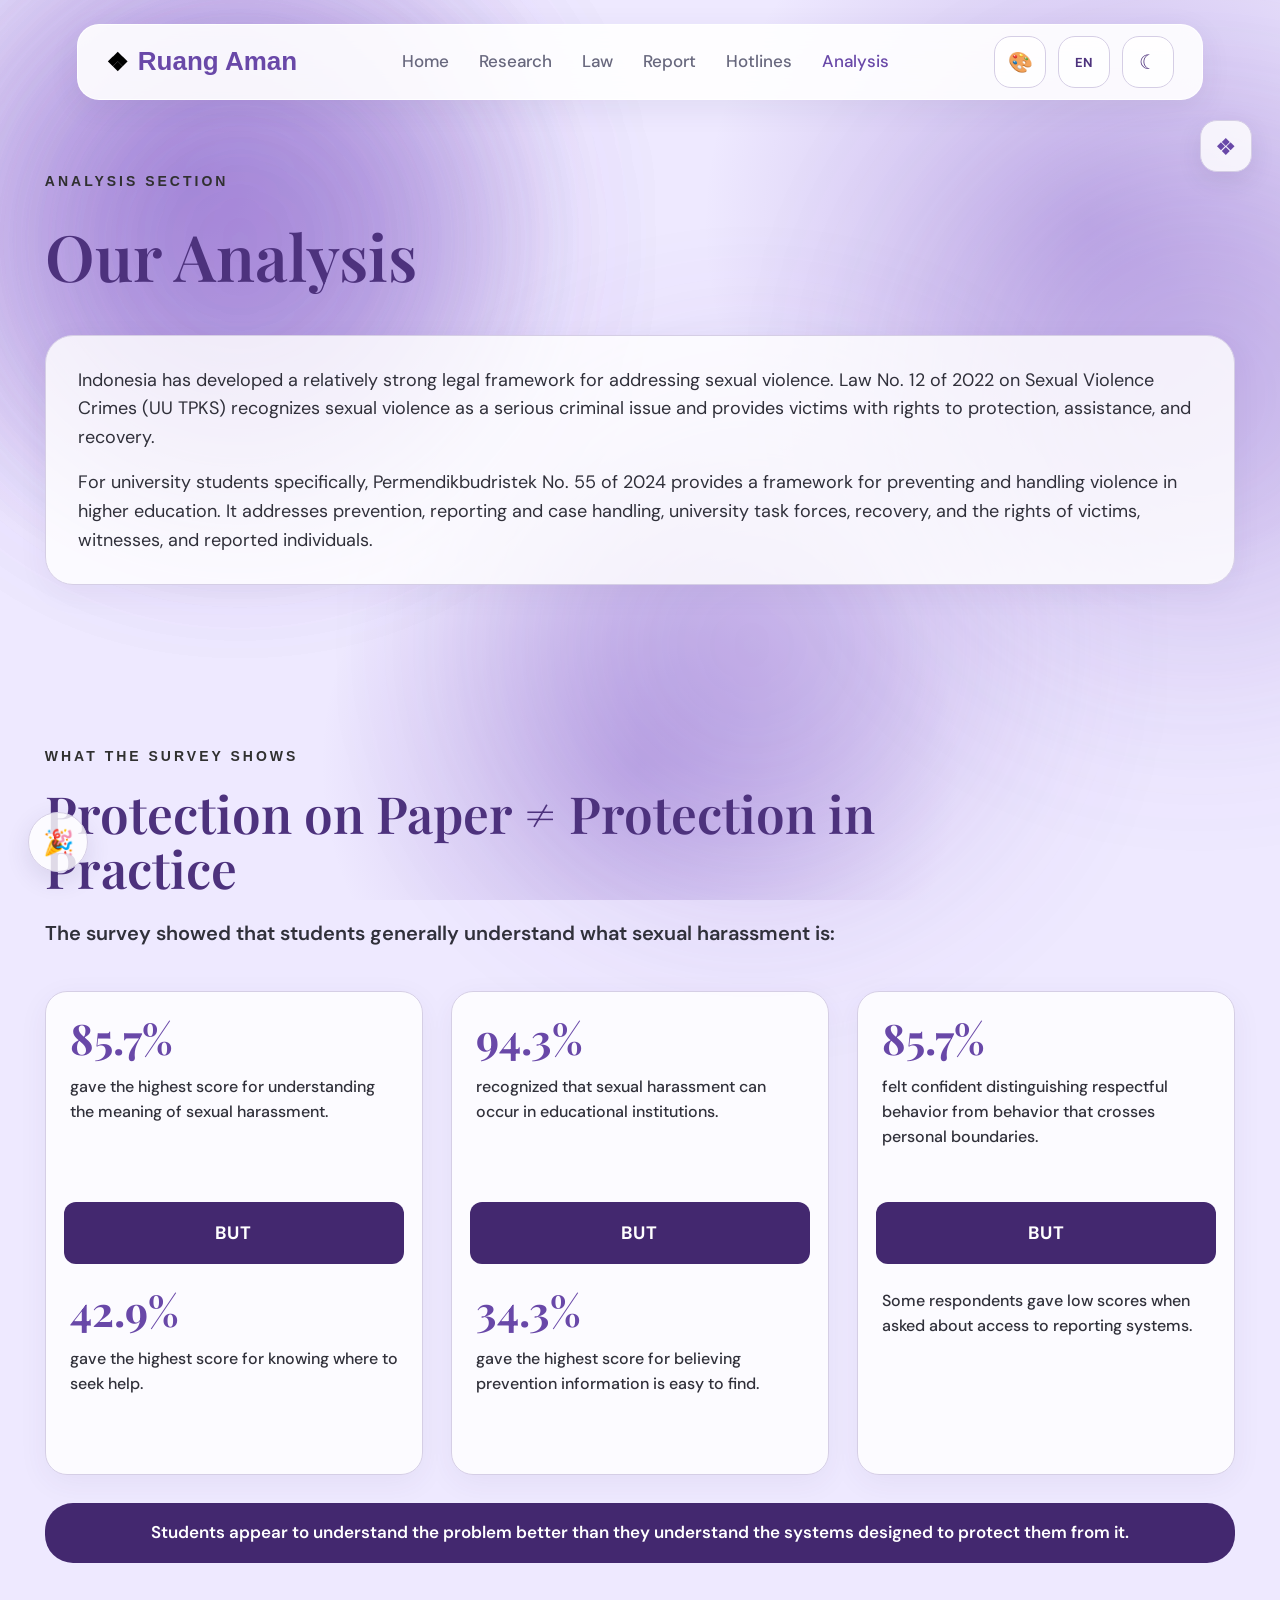
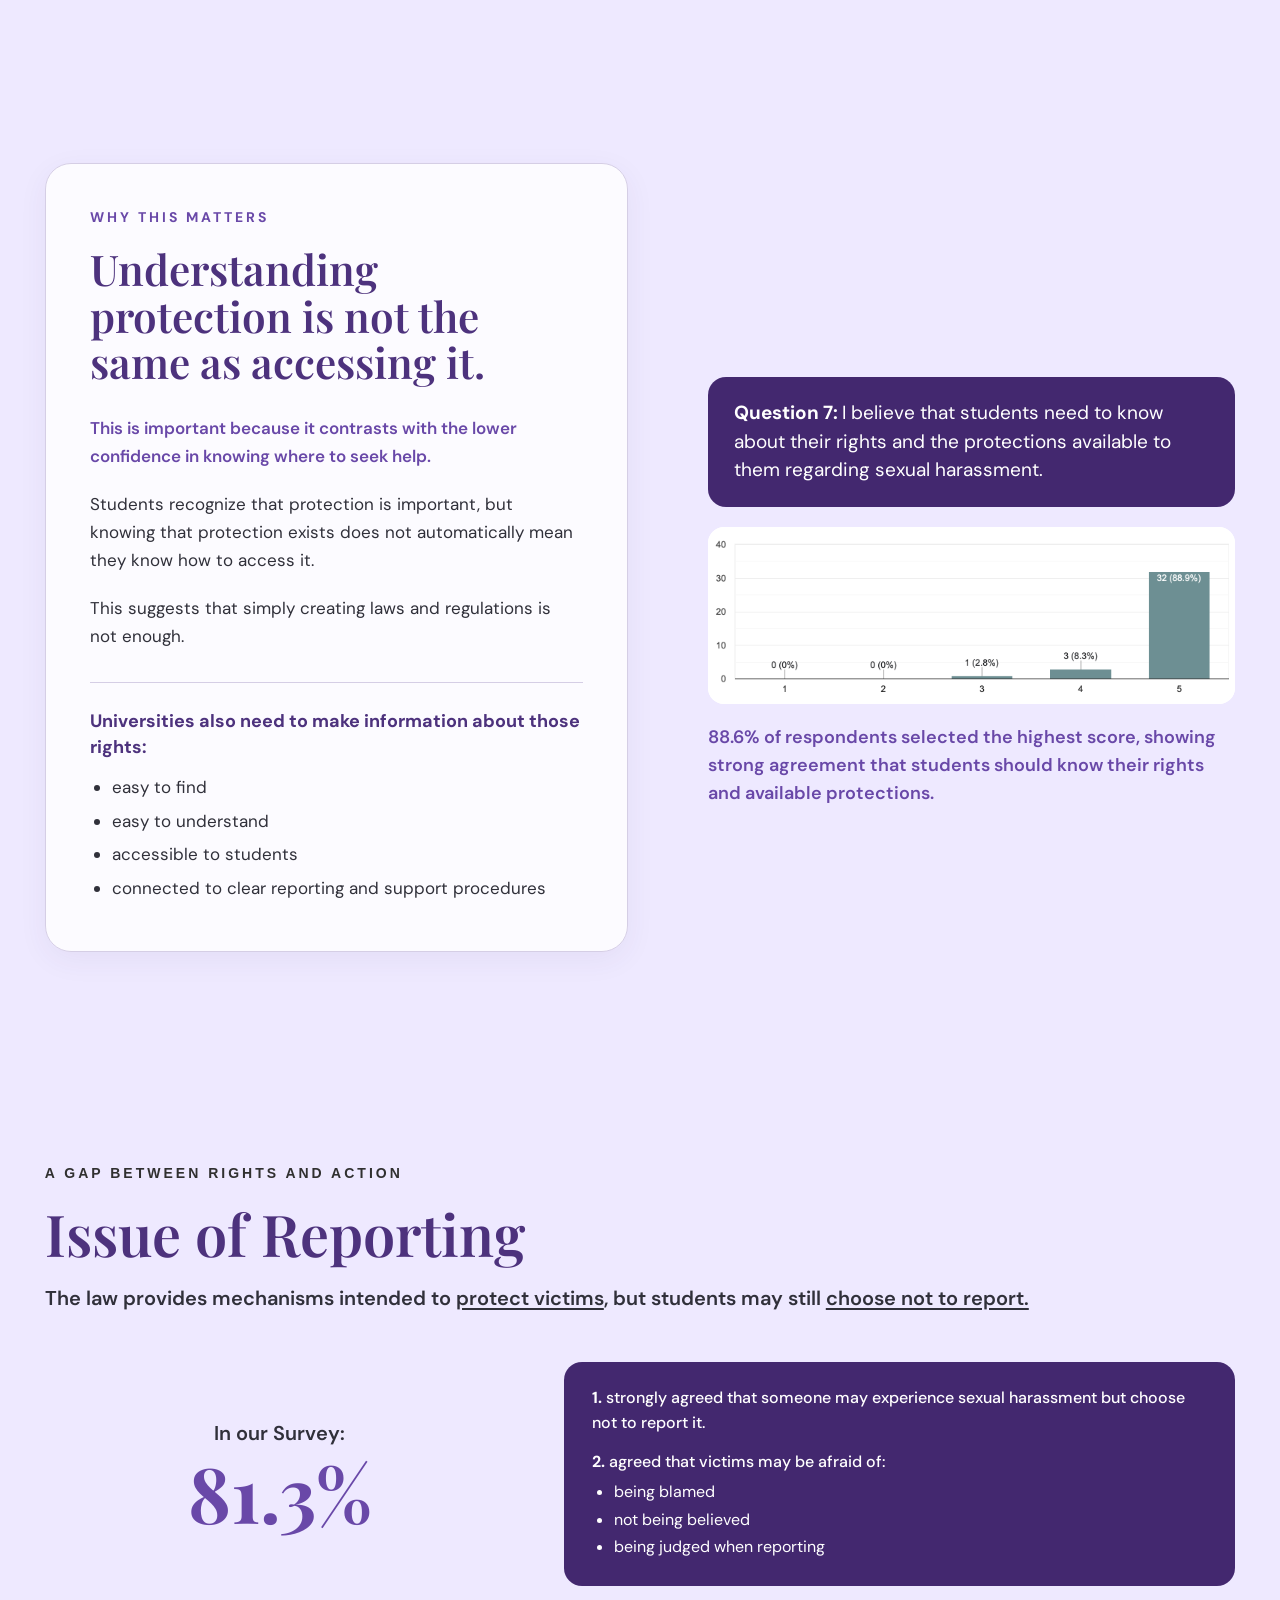
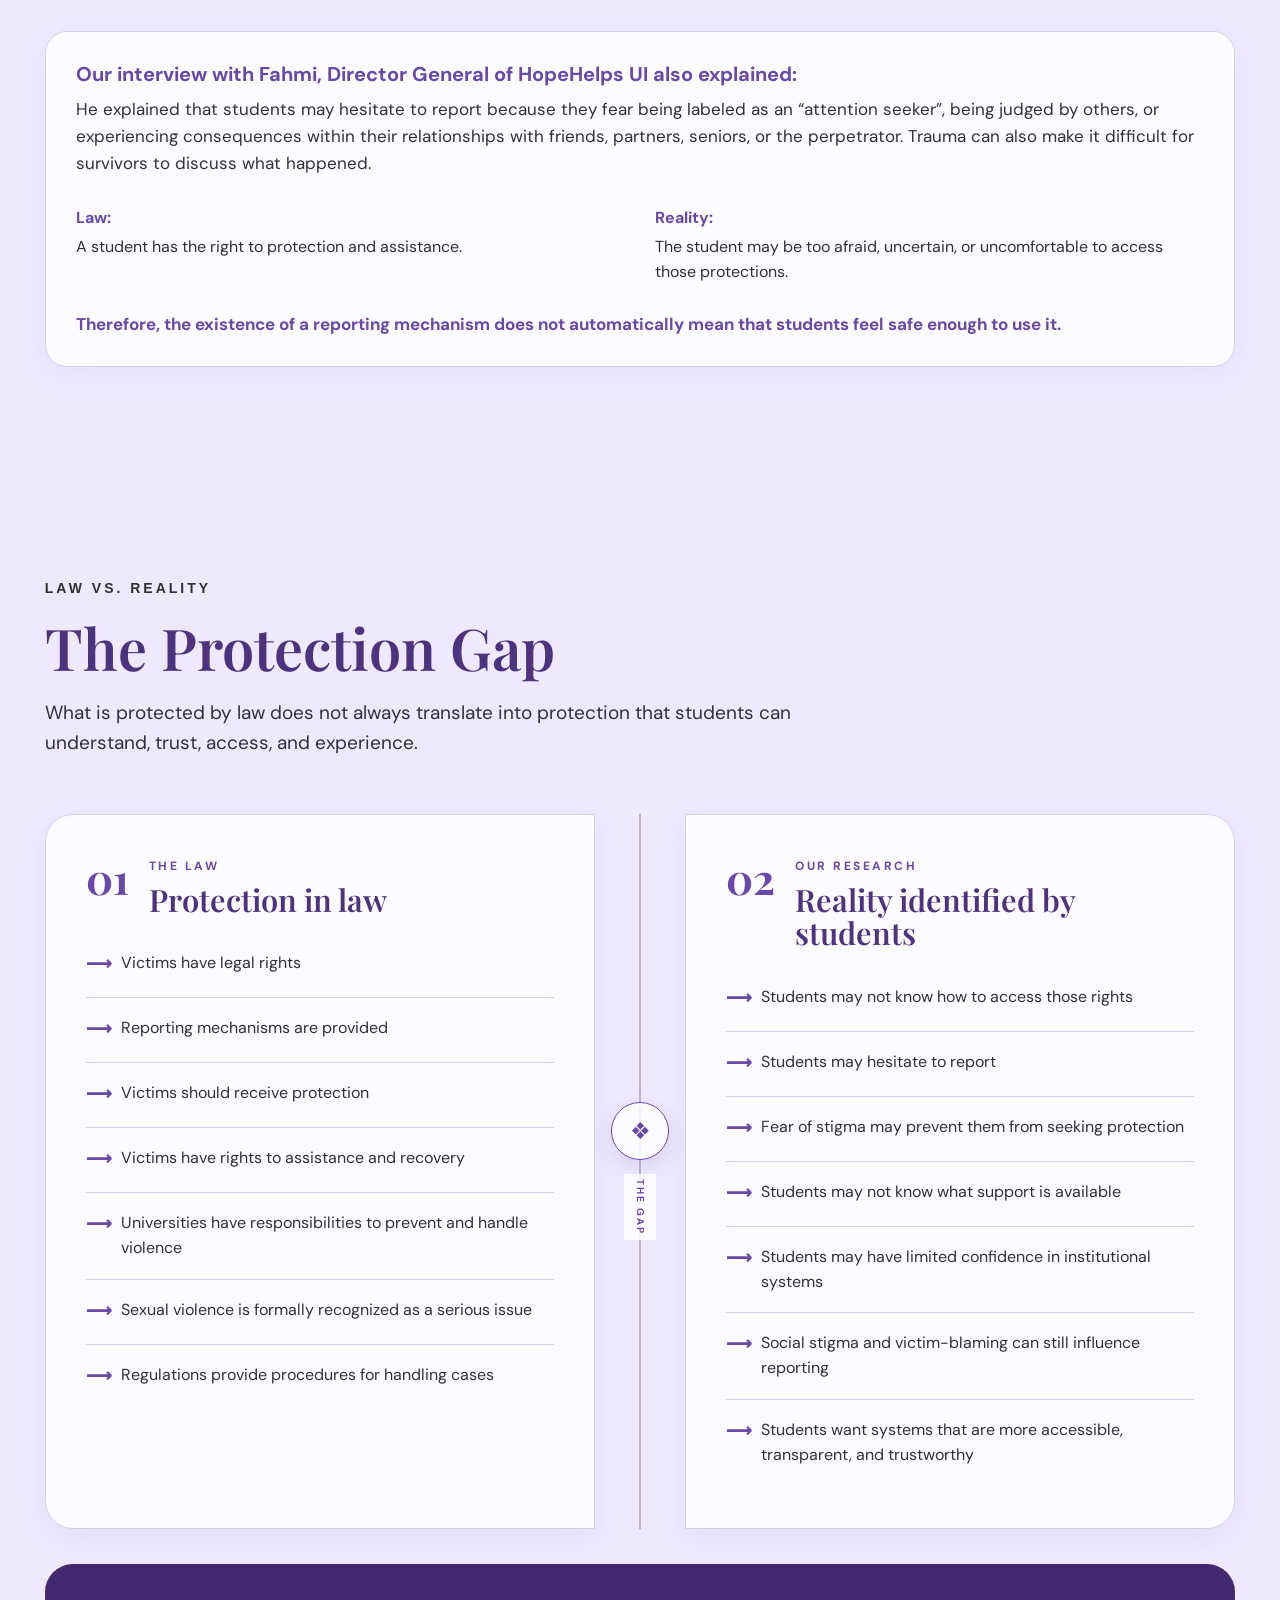
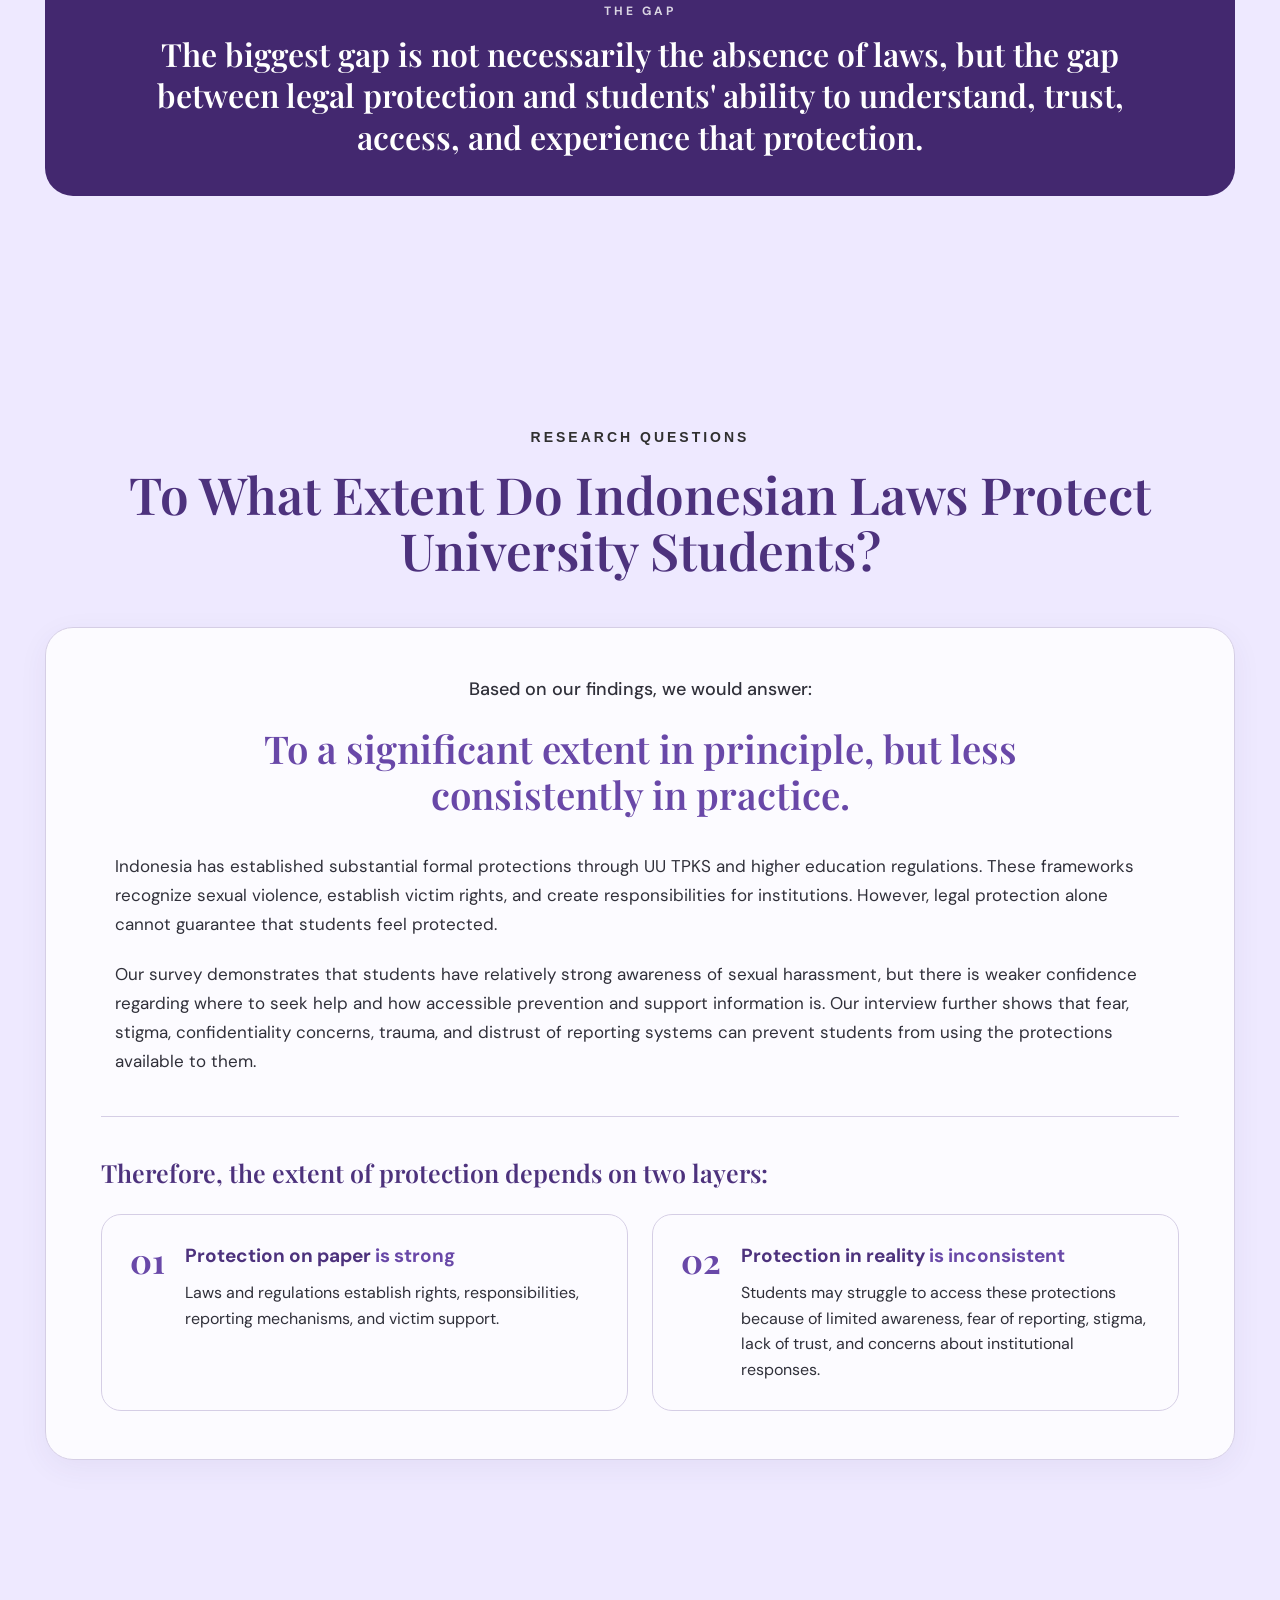
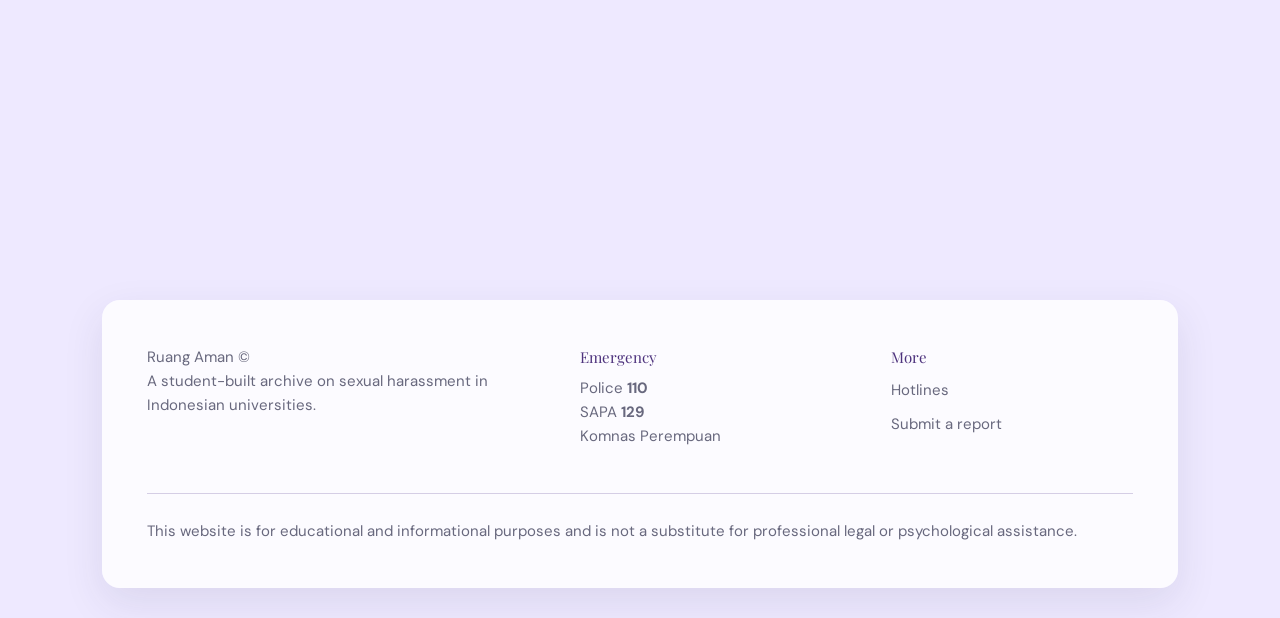
==== commit 007d92de: "translate and extent --> research question" ====
--- a/analysis.html
+++ b/analysis.html
@@ -330,7 +330,7 @@
 
 
             <a href="#legal-protection">
-                Extent of Protection
+                Research Question
             </a>
 
             
@@ -1155,7 +1155,7 @@
 </section>
 
 <!-- =========================================================
-     EXTENT OF LEGAL PROTECTION
+      Research question
 ========================================================= -->
 
 <section class="extent-section" id="legal-protection">
@@ -1165,7 +1165,7 @@
         <div class="extent-heading">
 
             <span class="section-label">
-                EXTENT OF PROTECTION
+                RESEARCH QUESTIONS
             </span>
 
             <h2>
--- a/analysis.css
+++ b/analysis.css
@@ -1170,7 +1170,7 @@
 
 
 /* =========================================================
-   EXTENT OF LEGAL PROTECTION
+RESEARCH QUESTION
 ========================================================= */
 
 .extent-section {
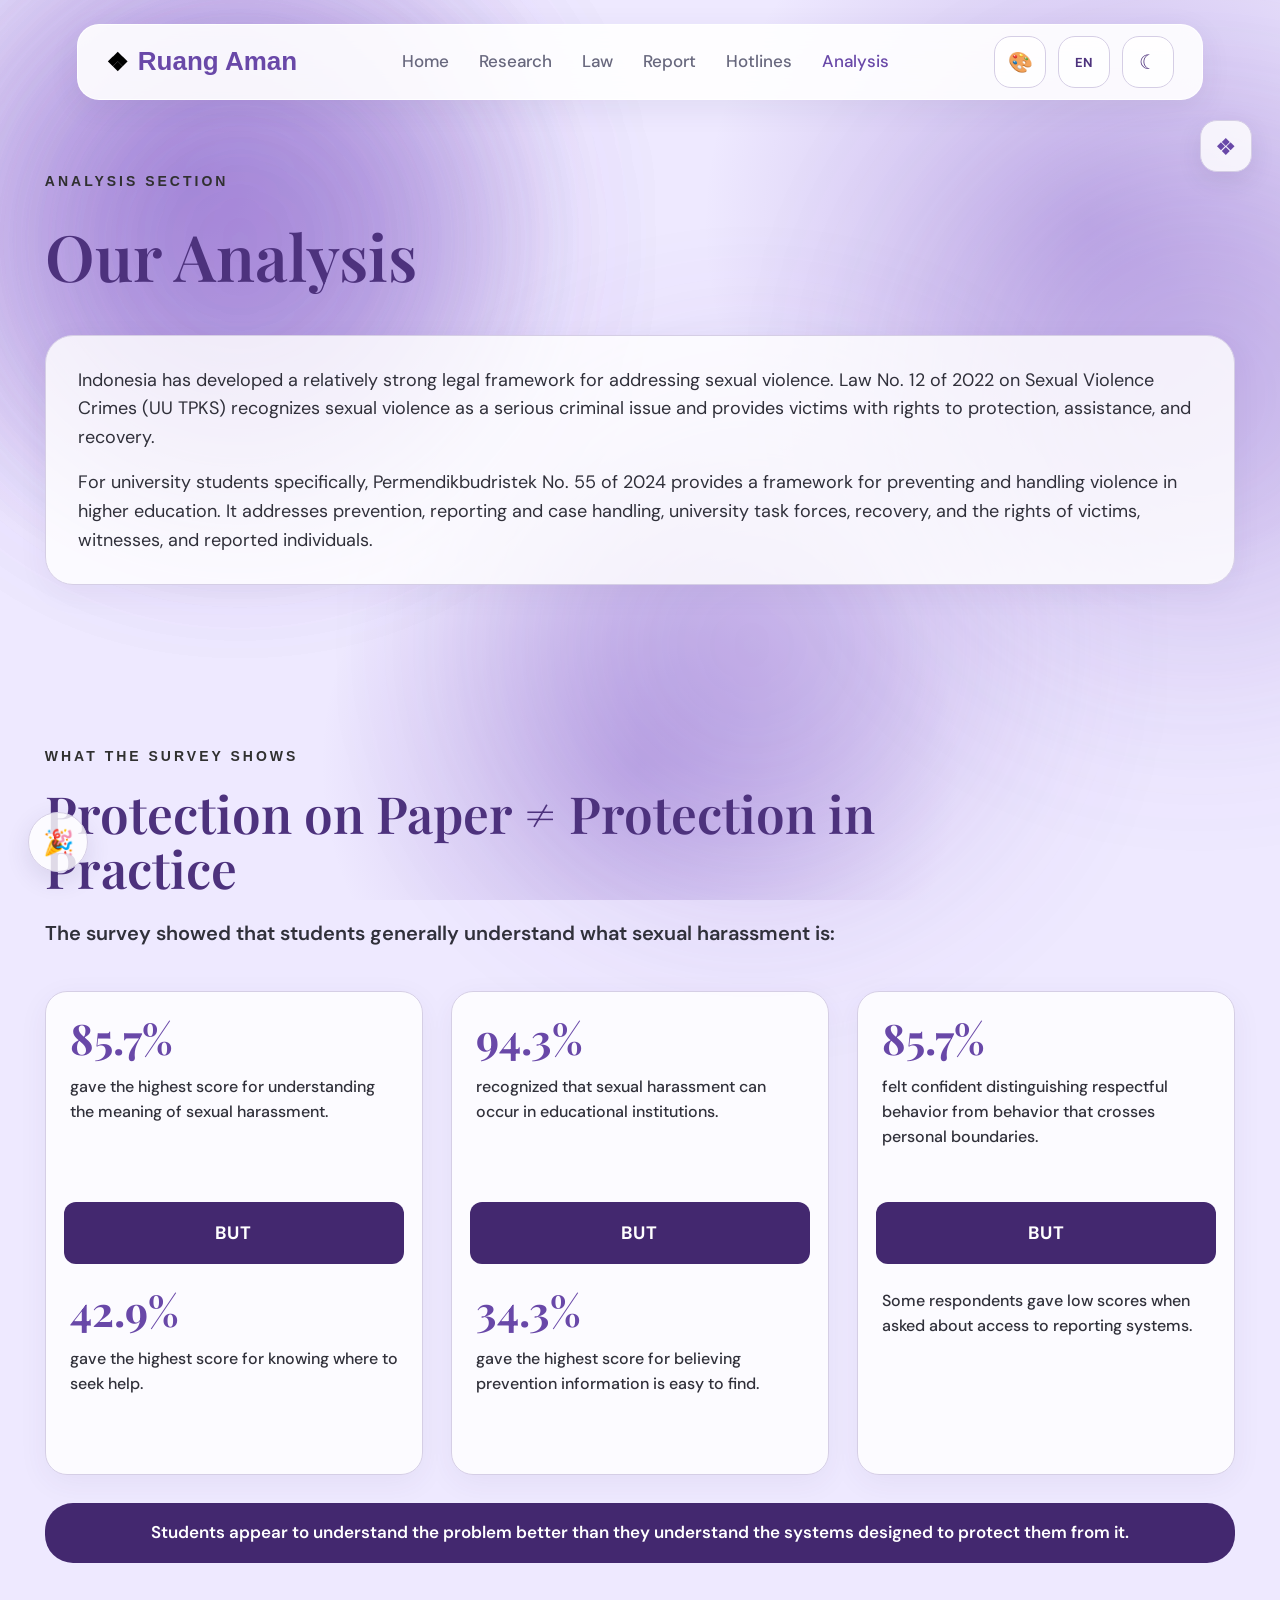
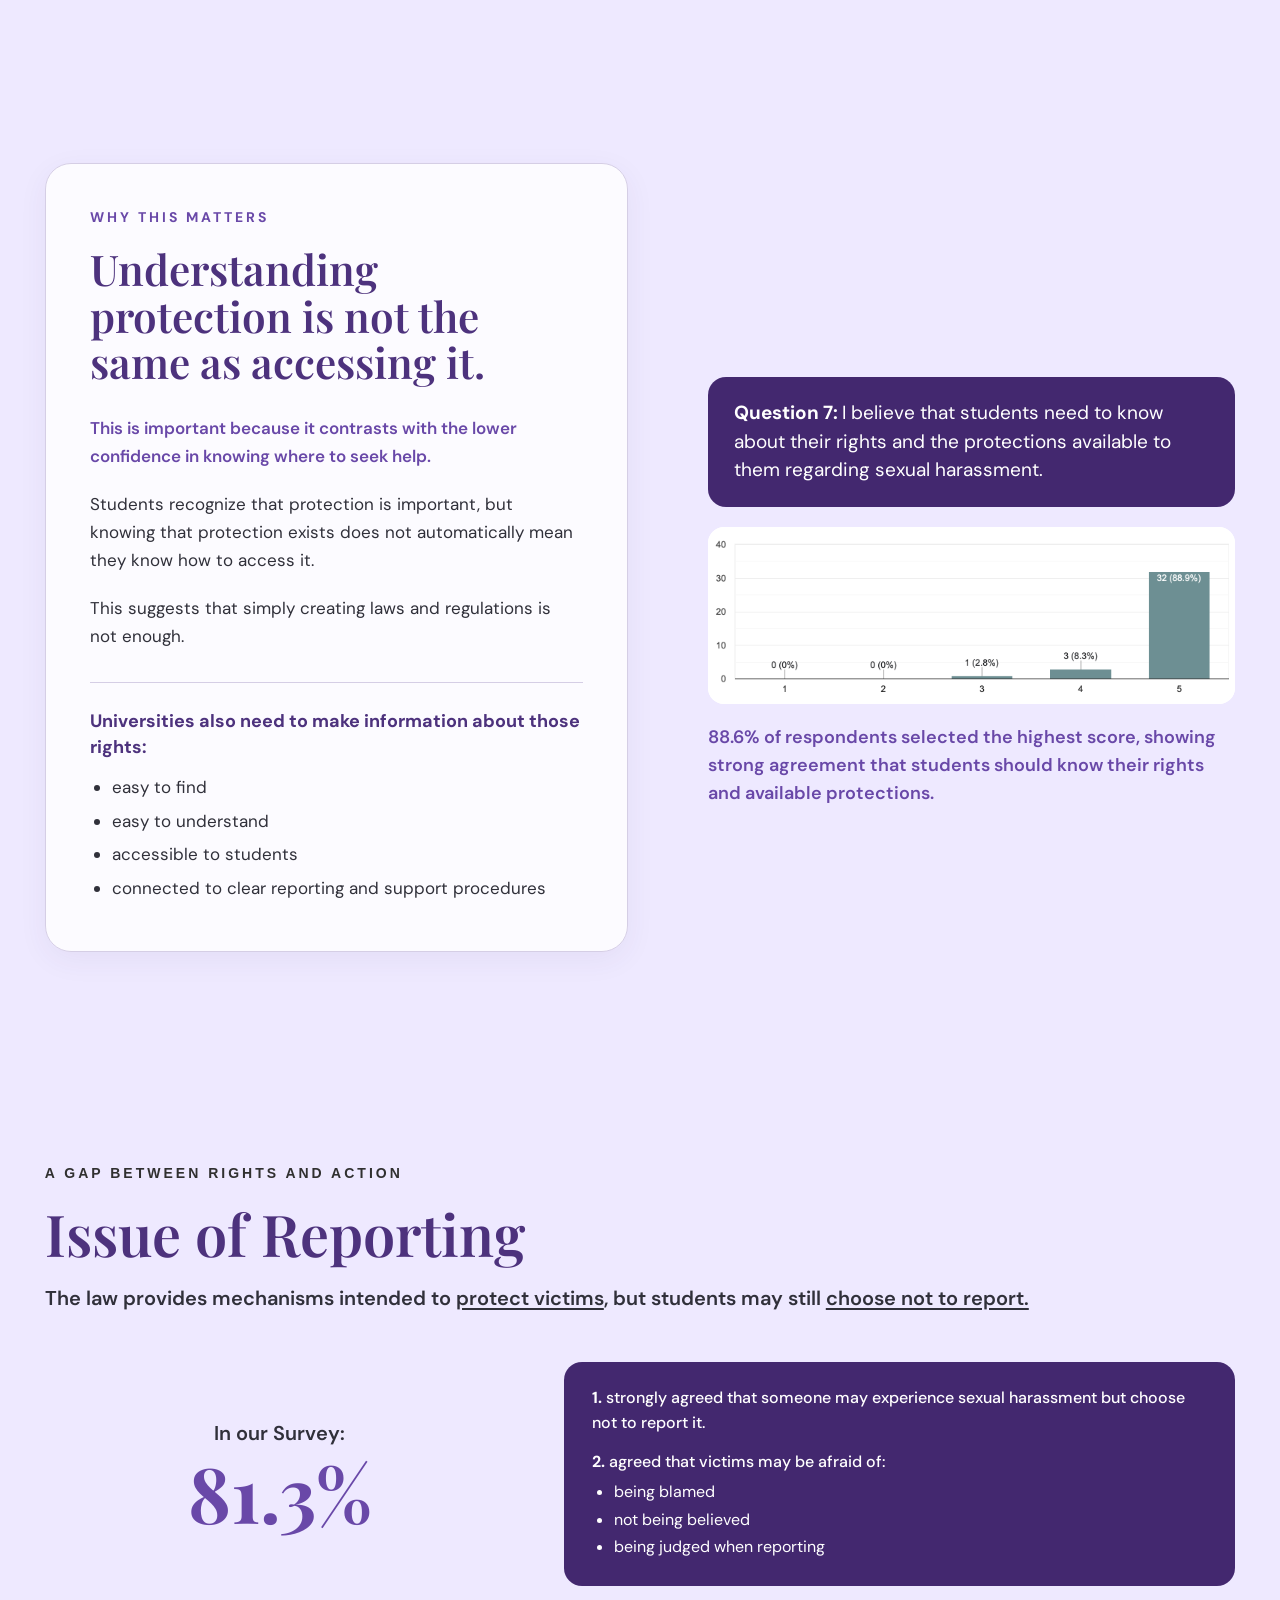
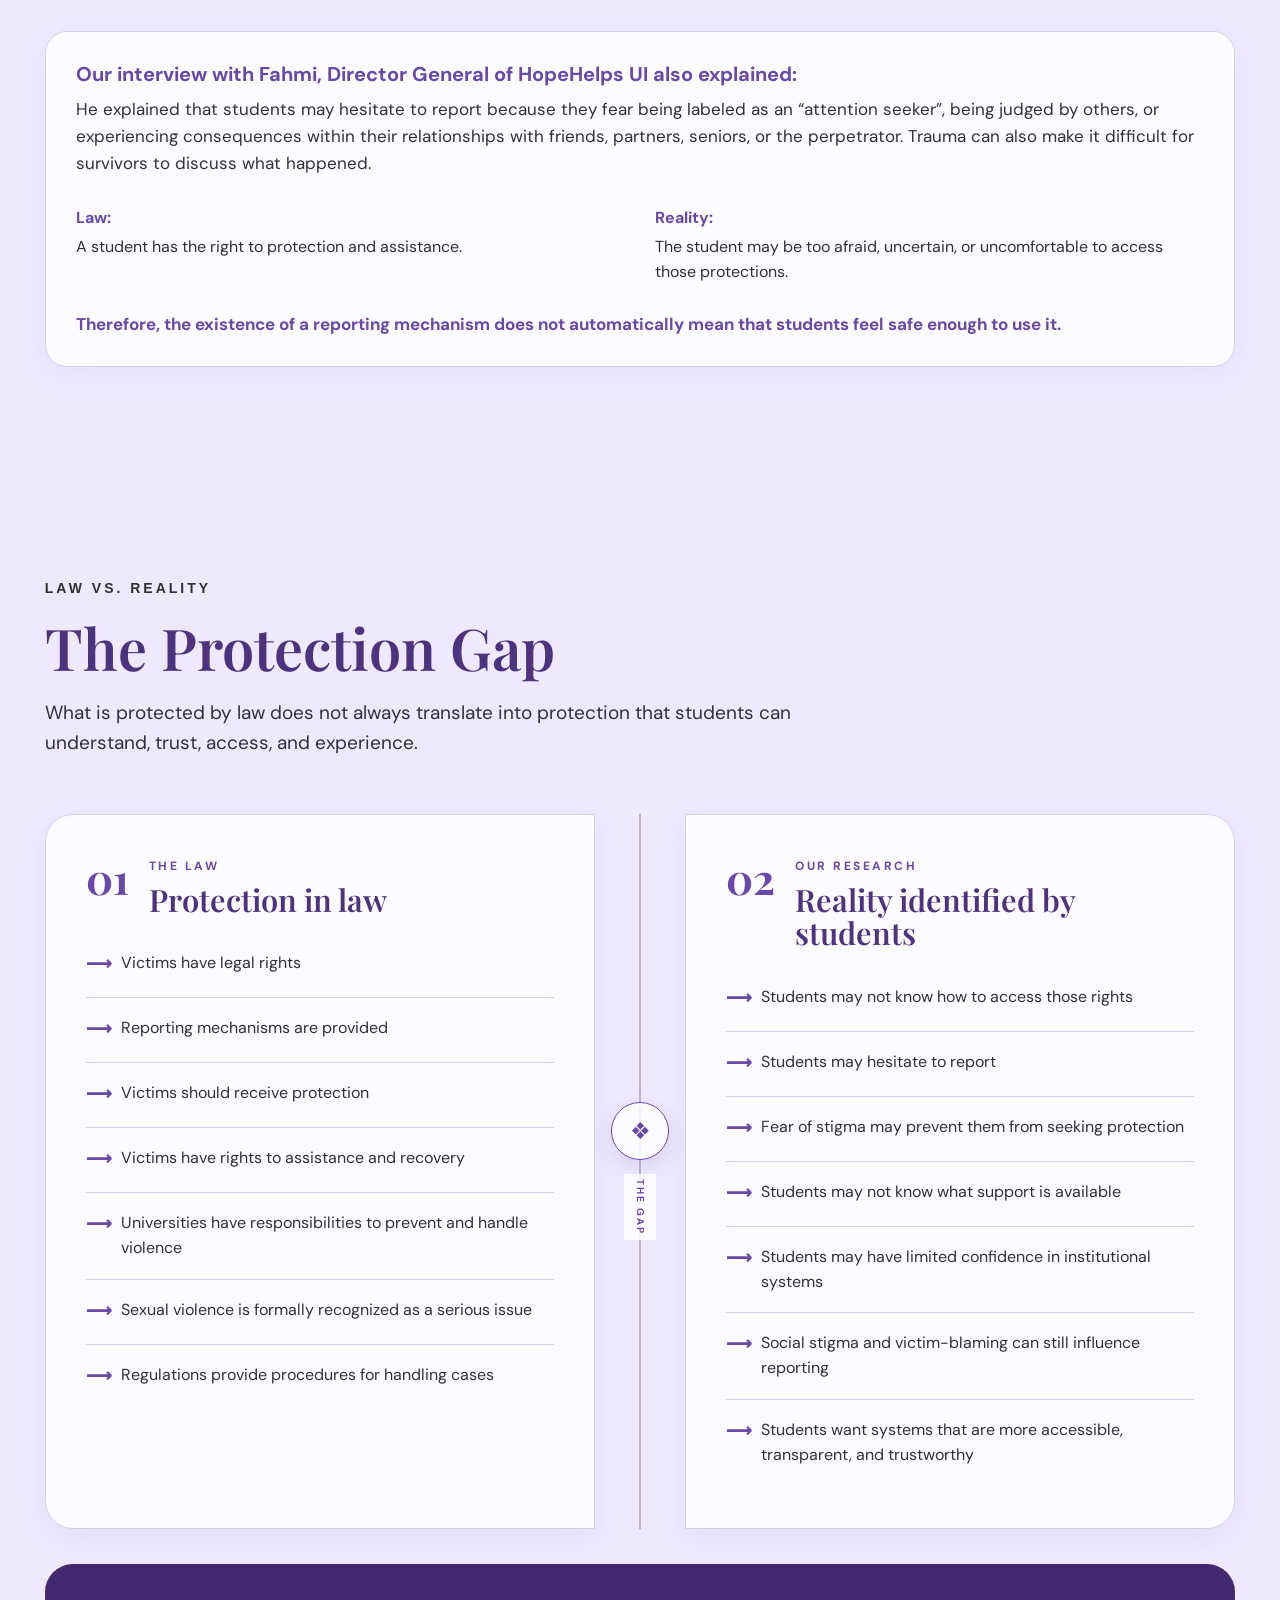
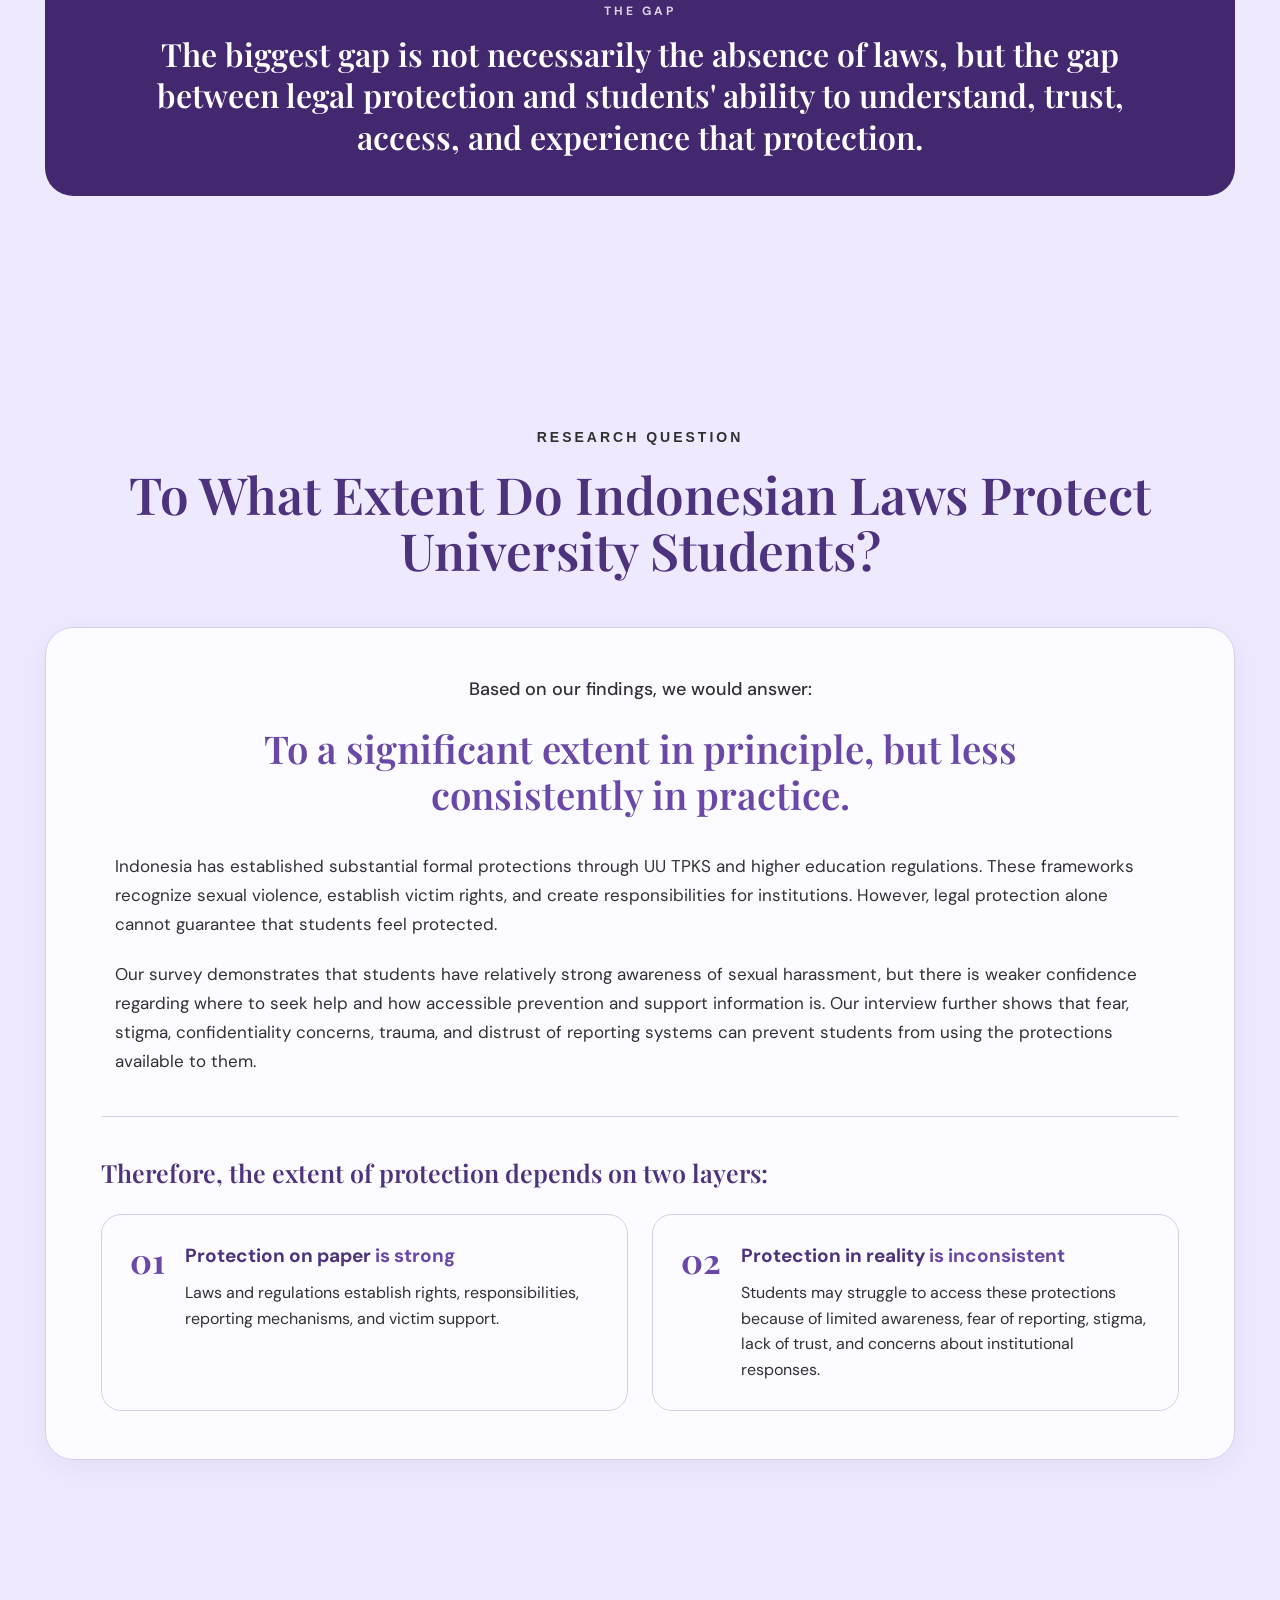
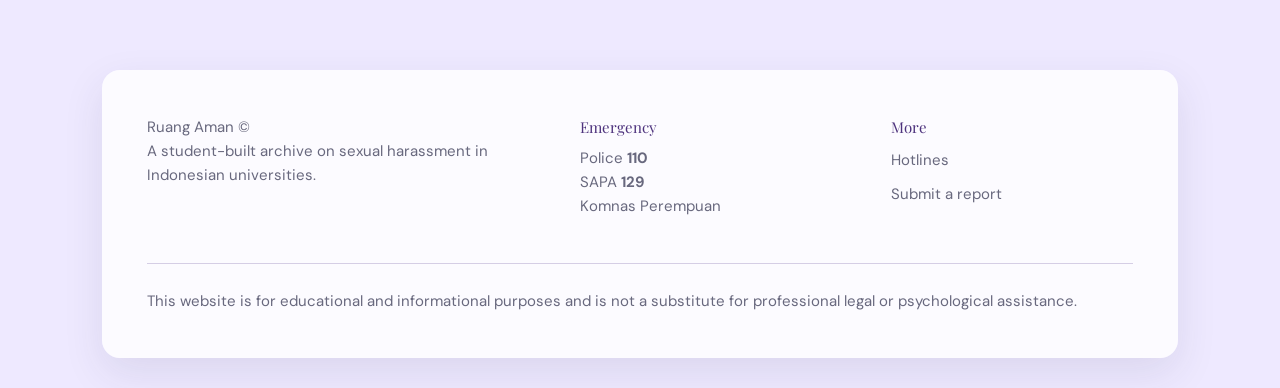
==== commit 993f61fa: "idk" ====
--- a/analysis.html
+++ b/analysis.html
@@ -301,40 +301,35 @@
 
         <div class="analysis-toc-menu">
 
-            <p class="analysis-toc-label">
-                On this page
-            </p>
-
-
-            <a href="#overview">
-                Overview
-            </a>
-
-
-            <a href="#protection">
-                Protection gap
-            </a>
-
-
-            <a href="#rights">
-                Knowing their rights
-            </a>
-
-
-            <a href="#reporting">
-                Issue of reporting
-            </a>
-            <a href="#the-gap">
-                Law vs. Reality
-            </a>
-
-
-            <a href="#legal-protection">
-                Research Question
-            </a>
-
-            
-        </div>
+    <p class="analysis-toc-label" data-i18n="analysis.onThisPage">
+        On this page
+    </p>
+
+    <a href="#overview" data-i18n="analysis.toc.overview">
+        Overview
+    </a>
+
+    <a href="#protection" data-i18n="analysis.toc.protection">
+        Protection gap
+    </a>
+
+    <a href="#rights" data-i18n="analysis.toc.rights">
+        Knowing their rights
+    </a>
+
+    <a href="#reporting" data-i18n="analysis.toc.reporting">
+        Issue of reporting
+    </a>
+
+    <a href="#the-gap" data-i18n="analysis.toc.gap">
+        Law vs. Reality
+    </a>
+
+    <a href="#legal-protection" data-i18n="analysis.toc.researchQuestion">
+        Research Question
+    </a>
+
+</div>
 
 
     </aside>
@@ -1164,11 +1159,11 @@
 
         <div class="extent-heading">
 
-            <span class="section-label">
-                RESEARCH QUESTIONS
+            <span class="section-label data-i18n="analysis.researchQuestionLabel">
+                RESEARCH QUESTION
             </span>
 
-            <h2>
+            <h2 data-i18n="analysis.researchQuestionTitle">
                 To What Extent Do Indonesian Laws Protect University Students?
             </h2>
 
@@ -1292,7 +1287,7 @@
     🎉
 </button>
 
-<section class="gap-section" id="the-gap"></section>
+
 
     </main>
 
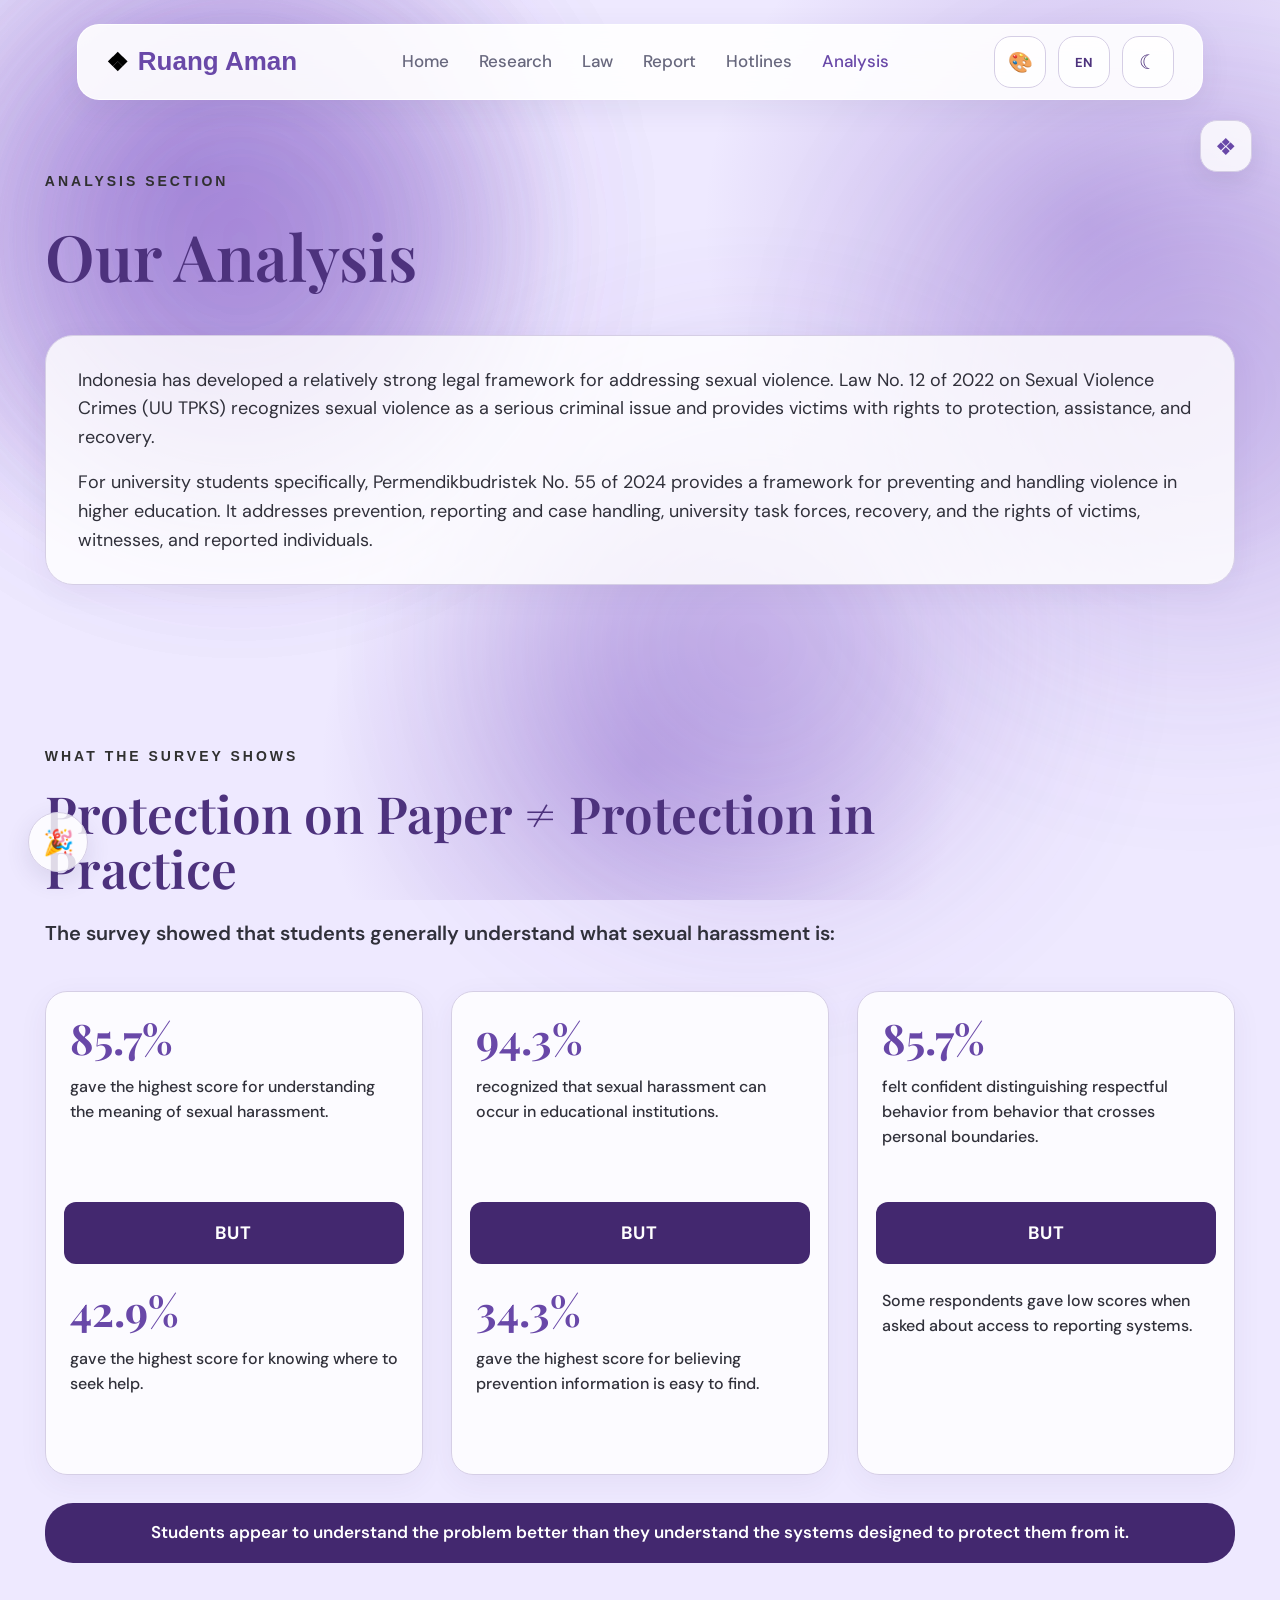
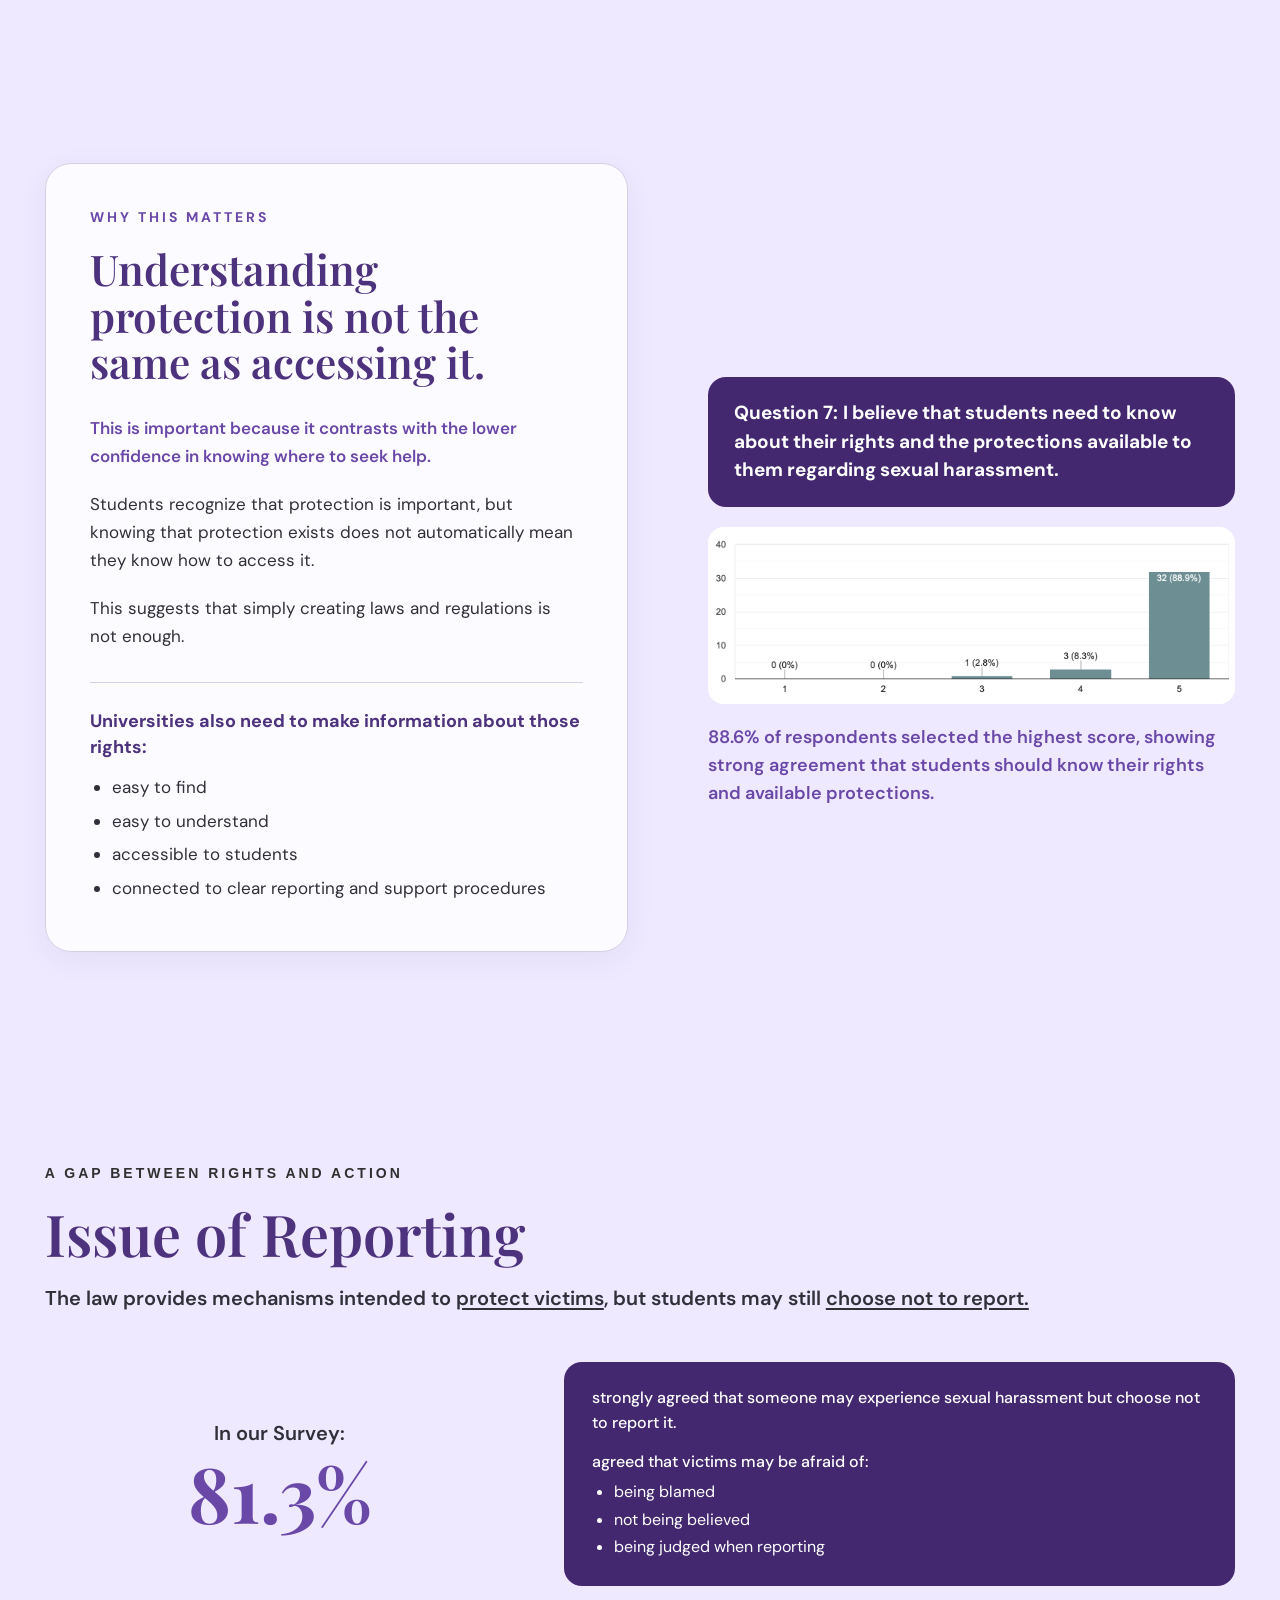
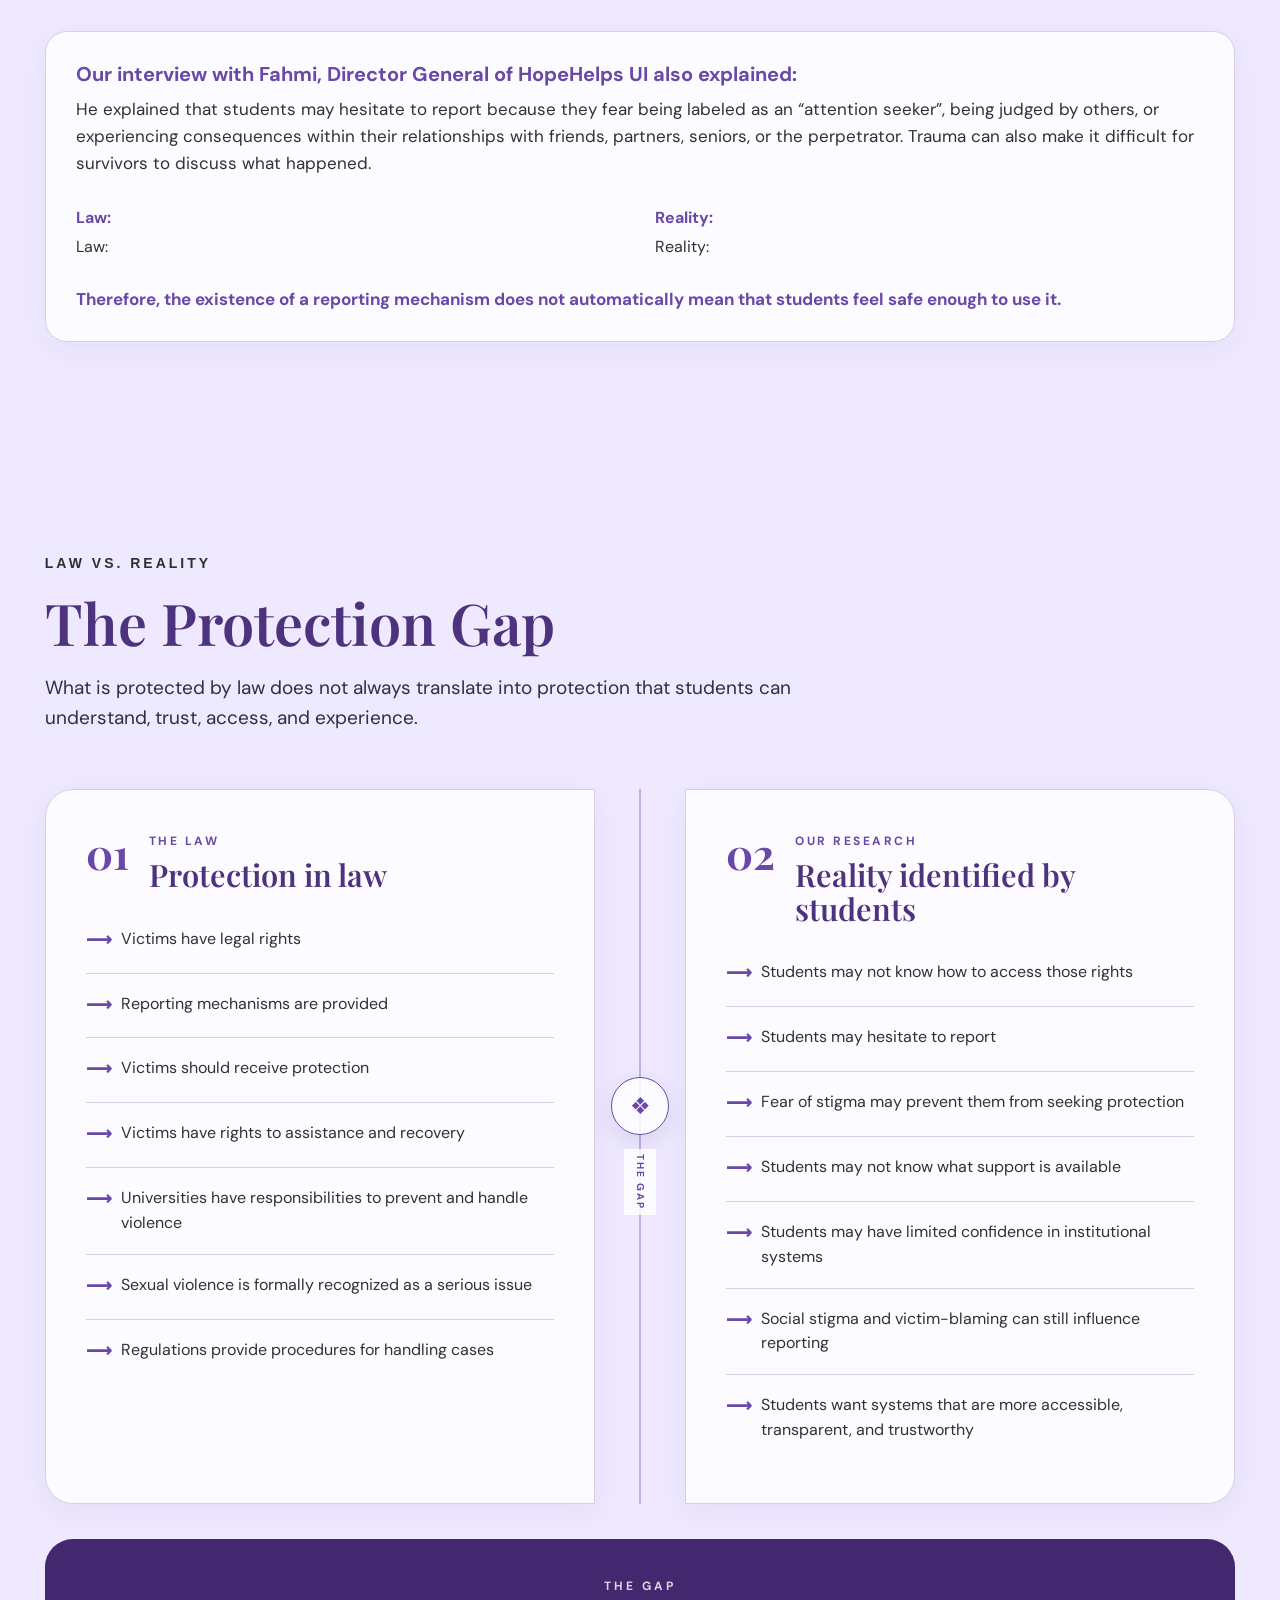
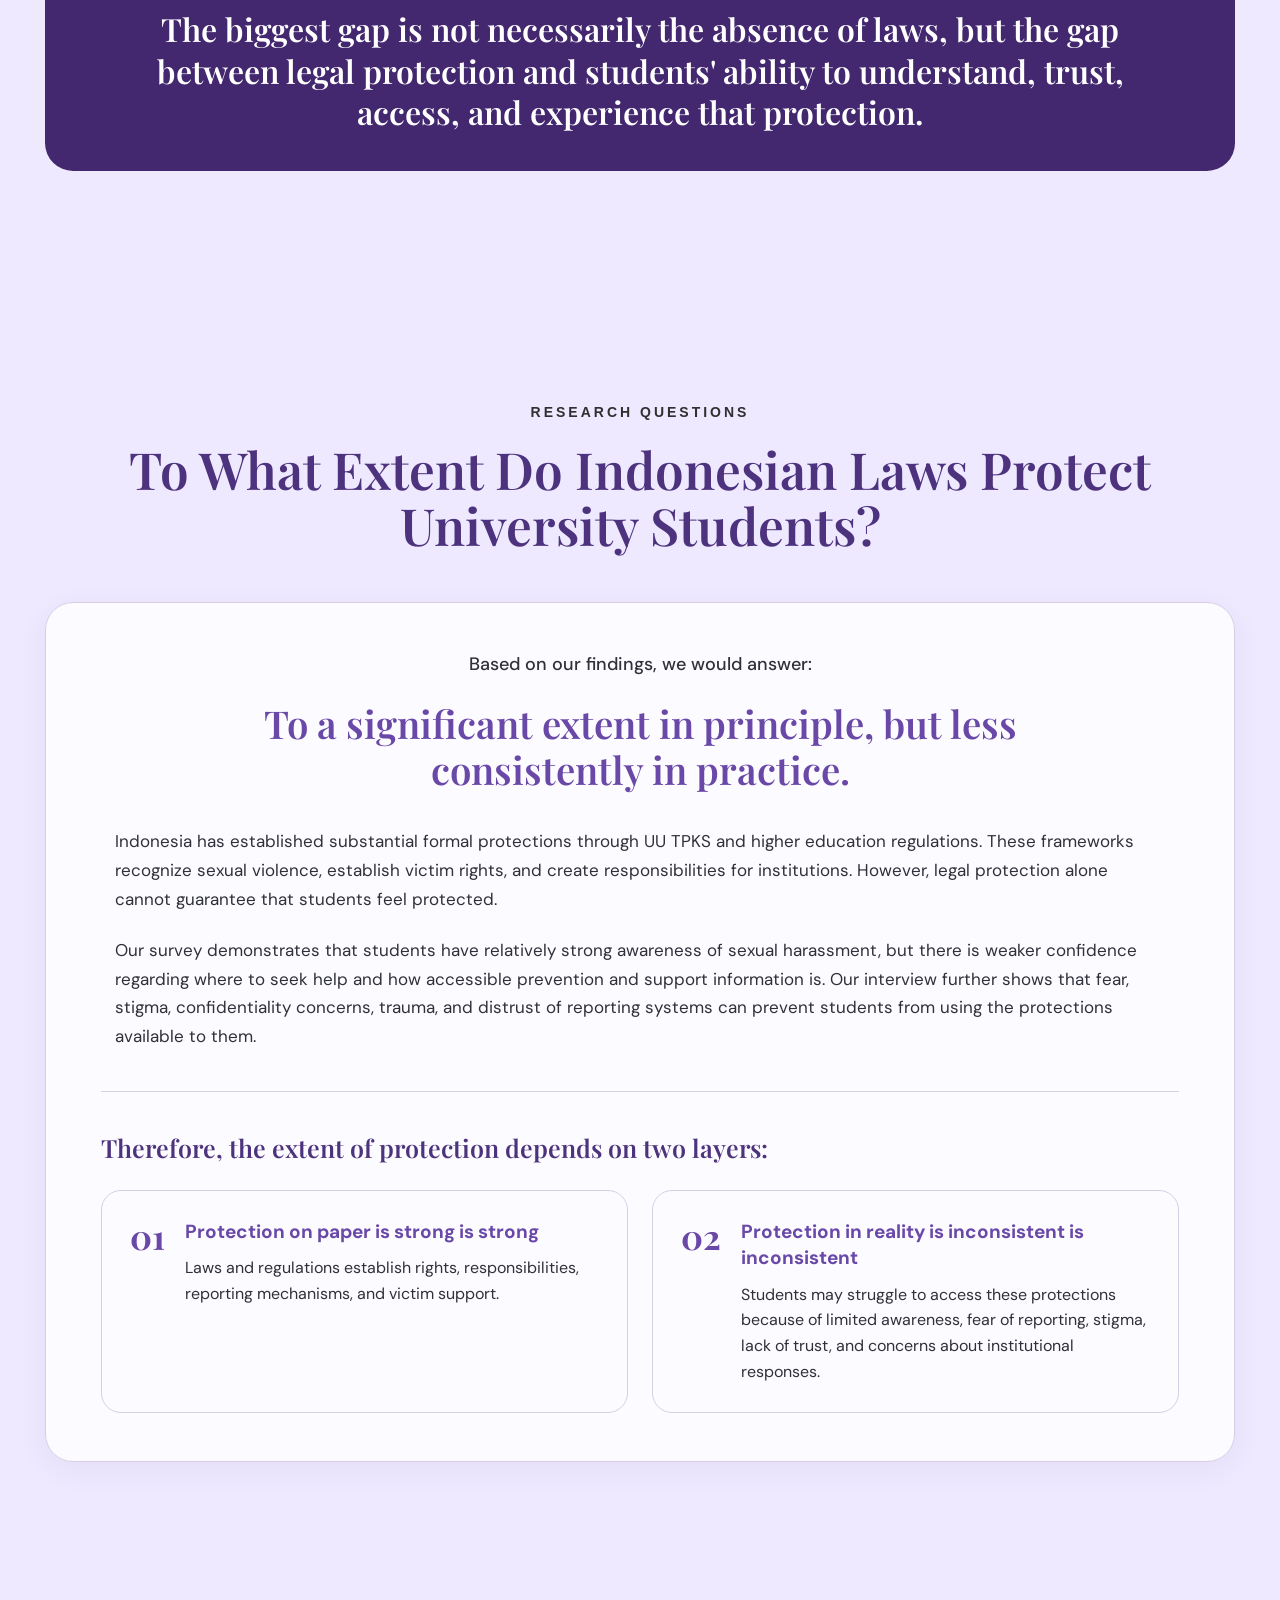
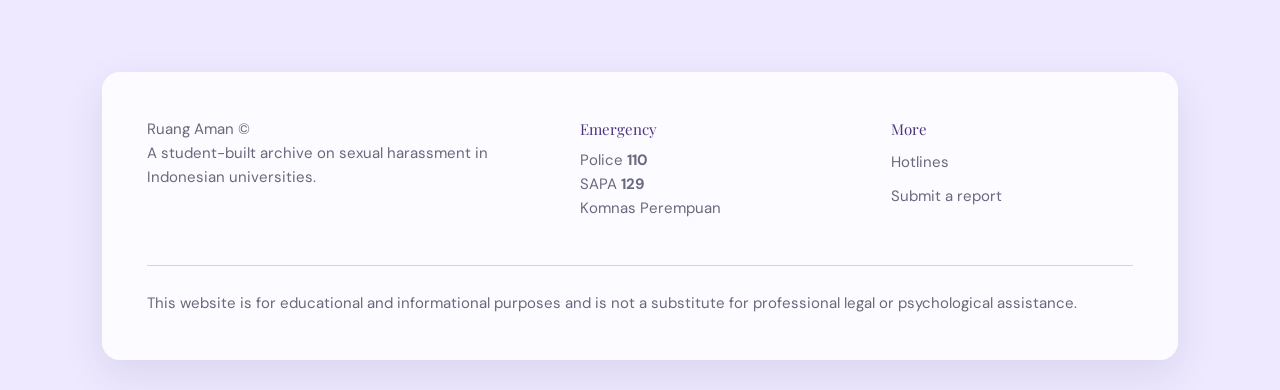
==== commit 5a343c76: "omg" ====
--- a/analysis.html
+++ b/analysis.html
@@ -301,35 +301,70 @@
 
         <div class="analysis-toc-menu">
 
-    <p class="analysis-toc-label" data-i18n="analysis.onThisPage">
-        On this page
-    </p>
-
-    <a href="#overview" data-i18n="analysis.toc.overview">
-        Overview
-    </a>
-
-    <a href="#protection" data-i18n="analysis.toc.protection">
-        Protection gap
-    </a>
-
-    <a href="#rights" data-i18n="analysis.toc.rights">
-        Knowing their rights
-    </a>
-
-    <a href="#reporting" data-i18n="analysis.toc.reporting">
-        Issue of reporting
-    </a>
-
-    <a href="#the-gap" data-i18n="analysis.toc.gap">
-        Law vs. Reality
-    </a>
-
-    <a href="#legal-protection" data-i18n="analysis.toc.researchQuestion">
-        Research Question
-    </a>
-
-</div>
+            <p
+                class="analysis-toc-label"
+                data-i18n="analysis.onThisPage">
+
+                On this page
+
+            </p>
+
+
+            <a
+                href="#overview"
+                data-i18n="analysis.toc.overview">
+
+                Overview
+
+            </a>
+
+
+            <a
+                href="#protection"
+                data-i18n="analysis.toc.protection">
+
+                Protection gap
+
+            </a>
+
+
+            <a
+                href="#rights"
+                data-i18n="analysis.toc.rights">
+
+                Knowing their rights
+
+            </a>
+
+
+            <a
+                href="#reporting"
+                data-i18n="analysis.toc.reporting">
+
+                Issue of reporting
+
+            </a>
+
+
+            <a
+                href="#the-gap"
+                data-i18n="analysis.toc.gap">
+
+                Law vs. Reality
+
+            </a>
+
+
+            <a
+                href="#legal-protection"
+                data-i18n="analysis.toc.researchQuestion">
+
+                Research Question
+
+            </a>
+
+            
+        </div>
 
 
     </aside>
@@ -359,9 +394,21 @@
 
                 <div class="analysis-intro">
 
-                   <span class="section-label">Analysis Section</span>
-
-                    <h1>Our Analysis</h1>
+                    <span
+                        class="section-label"
+                        data-i18n="analysis.sectionLabel">
+
+                        Analysis Section
+
+                    </span>
+
+
+                    <h1
+                        data-i18n="analysis.title">
+
+                        Our Analysis
+
+                    </h1>
 
                 </div>
 
@@ -371,17 +418,20 @@
 
                 <div class="analysis-intro-box">
 
-                    <p>
+                    <p data-i18n="analysis.overview.paragraph1">
+
                         Indonesia has developed a relatively strong legal
                         framework for addressing sexual violence. Law No. 12
                         of 2022 on Sexual Violence Crimes (UU TPKS) recognizes
                         sexual violence as a serious criminal issue and
                         provides victims with rights to protection,
                         assistance, and recovery.
+
                     </p>
 
 
-                    <p>
+                    <p data-i18n="analysis.overview.paragraph2">
+
                         For university students specifically,
                         Permendikbudristek No. 55 of 2024 provides a framework
                         for preventing and handling violence in higher
@@ -389,6 +439,7 @@
                         case handling, university task forces, recovery, and
                         the rights of victims, witnesses, and reported
                         individuals.
+
                     </p>
 
                 </div>
@@ -413,20 +464,30 @@
 
                 <div class="analysis-heading-block">
 
-                    <span class="section-label">
+                    <span
+                        class="section-label"
+                        data-i18n="analysis.protection.label">
+
                         What the survey shows
+
                     </span>
 
 
-                    <h2>
+                    <h2 data-i18n="analysis.protection.title">
+
                         Protection on Paper ≠
                         Protection in Practice
+
                     </h2>
 
 
-                    <p class="analysis-lead">
+                    <p
+                        class="analysis-lead"
+                        data-i18n="analysis.protection.lead">
+
                         The survey showed that students generally
                         understand what sexual harassment is:
+
                     </p>
 
                 </div>
@@ -450,17 +511,23 @@
                             </strong>
 
 
-                            <p>
+                            <p data-i18n="analysis.protection.card1.top">
+
                                 gave the highest score for
                                 understanding the meaning of
                                 sexual harassment.
+
                             </p>
 
                         </div>
 
 
-                        <div class="finding-but">
+                        <div
+                            class="finding-but"
+                            data-i18n="analysis.protection.but">
+
                             BUT
+
                         </div>
 
 
@@ -471,9 +538,11 @@
                             </strong>
 
 
-                            <p>
+                            <p data-i18n="analysis.protection.card1.bottom">
+
                                 gave the highest score for knowing
                                 where to seek help.
+
                             </p>
 
                         </div>
@@ -494,17 +563,23 @@
                             </strong>
 
 
-                            <p>
+                            <p data-i18n="analysis.protection.card2.top">
+
                                 recognized that sexual harassment
                                 can occur in educational
                                 institutions.
+
                             </p>
 
                         </div>
 
 
-                        <div class="finding-but">
+                        <div
+                            class="finding-but"
+                            data-i18n="analysis.protection.but">
+
                             BUT
+
                         </div>
 
 
@@ -515,10 +590,12 @@
                             </strong>
 
 
-                            <p>
+                            <p data-i18n="analysis.protection.card2.bottom">
+
                                 gave the highest score for
                                 believing prevention information
                                 is easy to find.
+
                             </p>
 
                         </div>
@@ -539,26 +616,34 @@
                             </strong>
 
 
-                            <p>
+                            <p data-i18n="analysis.protection.card3.top">
+
                                 felt confident distinguishing
                                 respectful behavior from behavior
                                 that crosses personal boundaries.
+
                             </p>
 
                         </div>
 
 
-                        <div class="finding-but">
+                        <div
+                            class="finding-but"
+                            data-i18n="analysis.protection.but">
+
                             BUT
+
                         </div>
 
 
                         <div class="finding-card-bottom">
 
-                            <p>
+                            <p data-i18n="analysis.protection.card3.bottom">
+
                                 Some respondents gave low scores
                                 when asked about access to reporting
                                 systems.
+
                             </p>
 
                         </div>
@@ -571,7 +656,9 @@
 
                 <!-- CONCLUSION -->
 
-                <div class="analysis-conclusion-bar">
+                <div
+                    class="analysis-conclusion-bar"
+                    data-i18n="analysis.protection.conclusion">
 
                     Students appear to understand the problem better
                     than they understand the systems designed to
@@ -605,19 +692,27 @@
                     <div class="research-style-text">
 
 
-                        <div class="research-style-eyebrow">
+                        <div
+                            class="research-style-eyebrow"
+                            data-i18n="analysis.rights.eyebrow">
+
                             WHY THIS MATTERS
-                        </div>
-
-
-                        <h2>
+
+                        </div>
+
+
+                        <h2 data-i18n="analysis.rights.title">
+
                             Understanding protection
                             is not the same as
                             accessing it.
+
                         </h2>
 
 
-                        <p class="research-style-highlight">
+                        <p
+                            class="research-style-highlight"
+                            data-i18n="analysis.rights.highlight">
 
                             This is important because it contrasts
                             with the lower confidence in knowing
@@ -626,7 +721,7 @@
                         </p>
 
 
-                        <p>
+                        <p data-i18n="analysis.rights.paragraph1">
 
                             Students recognize that protection is
                             important, but knowing that protection
@@ -636,7 +731,7 @@
                         </p>
 
 
-                        <p>
+                        <p data-i18n="analysis.rights.paragraph2">
 
                             This suggests that simply creating laws
                             and regulations is not enough.
@@ -648,27 +743,29 @@
                         <div class="research-style-list">
 
 
-                            <h3>
+                            <h3 data-i18n="analysis.rights.listTitle">
+
                                 Universities also need to make
                                 information about those rights:
+
                             </h3>
 
 
                             <ul>
 
-                                <li>
+                                <li data-i18n="analysis.rights.list1">
                                     easy to find
                                 </li>
 
-                                <li>
+                                <li data-i18n="analysis.rights.list2">
                                     easy to understand
                                 </li>
 
-                                <li>
+                                <li data-i18n="analysis.rights.list3">
                                     accessible to students
                                 </li>
 
-                                <li>
+                                <li data-i18n="analysis.rights.list4">
                                     connected to clear reporting
                                     and support procedures
                                 </li>
@@ -688,14 +785,19 @@
 
                         <div class="question-callout">
 
-                            <span>
+                            <span data-i18n="analysis.rights.questionLabel">
                                 Question 7:
                             </span>
 
-                            I believe that students need to know
-                            about their rights and the protections
-                            available to them regarding sexual
-                            harassment.
+
+                            <span data-i18n="analysis.rights.question">
+
+                                I believe that students need to know
+                                about their rights and the protections
+                                available to them regarding sexual
+                                harassment.
+
+                            </span>
 
                         </div>
 
@@ -711,7 +813,9 @@
 
 
 
-                        <p class="survey-image-caption">
+                        <p
+                            class="survey-image-caption"
+                            data-i18n="analysis.rights.caption">
 
                             88.6% of respondents selected the highest
                             score, showing strong agreement that
@@ -745,17 +849,23 @@
                 <div class="reporting-heading">
 
 
-                    <span class="section-label">
+                    <span
+                        class="section-label"
+                        data-i18n="analysis.reporting.label">
+
                         A gap between rights and action
+
                     </span>
 
 
-                    <h2>
+                    <h2 data-i18n="analysis.reporting.title">
+
                         Issue of Reporting
+
                     </h2>
 
 
-                    <p>
+                    <p data-i18n="analysis.reporting.description">
 
                         The law provides mechanisms intended to
                         <u>protect victims</u>, but students may still
@@ -776,8 +886,10 @@
 
                     <div class="reporting-stat">
 
-                        <span>
+                        <span data-i18n="analysis.reporting.surveyLabel">
+
                             In our Survey:
+
                         </span>
 
 
@@ -794,7 +906,7 @@
                     <div class="reporting-reasons">
 
 
-                        <p>
+                        <p data-i18n="analysis.reporting.reason1">
 
                             <strong>1.</strong>
 
@@ -805,7 +917,7 @@
                         </p>
 
 
-                        <p>
+                        <p data-i18n="analysis.reporting.reason2">
 
                             <strong>2.</strong>
 
@@ -816,15 +928,15 @@
 
                         <ul>
 
-                            <li>
+                            <li data-i18n="analysis.reporting.reason3">
                                 being blamed
                             </li>
 
-                            <li>
+                            <li data-i18n="analysis.reporting.reason4">
                                 not being believed
                             </li>
 
-                            <li>
+                            <li data-i18n="analysis.reporting.reason5">
                                 being judged when reporting
                             </li>
 
@@ -841,7 +953,7 @@
                 <div class="reporting-interview">
 
 
-                    <h3>
+                    <h3 data-i18n="analysis.reporting.interviewTitle">
 
                         Our interview with Fahmi, Director General
                         of HopeHelps UI also explained:
@@ -849,7 +961,7 @@
                     </h3>
 
 
-                    <p>
+                    <p data-i18n="analysis.reporting.interview">
 
                         He explained that students may hesitate to
                         report because they fear being labeled as an
@@ -869,12 +981,12 @@
 
                         <div>
 
-                            <strong>
+                            <strong data-i18n="analysis.reporting.lawLabel">
                                 Law:
                             </strong>
 
 
-                            <p>
+                            <p data-i18n="analysis.reporting.law">
 
                                 A student has the right to protection
                                 and assistance.
@@ -887,12 +999,12 @@
 
                         <div>
 
-                            <strong>
+                            <strong data-i18n="analysis.reporting.realityLabel">
                                 Reality:
                             </strong>
 
 
-                            <p>
+                            <p data-i18n="analysis.reporting.reality">
 
                                 The student may be too afraid,
                                 uncertain, or uncomfortable to access
@@ -906,7 +1018,9 @@
 
 
 
-                    <p class="reporting-final">
+                    <p
+                        class="reporting-final"
+                        data-i18n="analysis.reporting.final">
 
                         Therefore, the existence of a reporting
                         mechanism does not automatically mean that
@@ -920,373 +1034,599 @@
 
         </section>
 
+
+
         <!-- =========================================================
-     THE GAP EXPERIENCE
-========================================================= -->
-
-<section class="gap-section" id="the-gap">
-
-    <div class="analysis-container">
-
-        <!-- Section heading -->
-
-        <div class="gap-heading">
-
-            <span class="section-label">
-                LAW VS. REALITY
-            </span>
-
-            <h2>
-                The Protection Gap
-            </h2>
-
-            <p>
-                What is protected by law does not always translate into
-                protection that students can understand, trust, access,
-                and experience.
-            </p>
-
-        </div>
-
-
-        <!-- =================================================
-             INTERACTIVE GAP
-        ================================================== -->
-
-        <div class="gap-experience">
-
-            <!-- LAW -->
-
-            <div class="gap-side gap-law">
-
-                <div class="gap-side-header">
-
-                    <span class="gap-number">01</span>
-
-                    <div>
-                        <span class="gap-side-label">
-                            THE LAW
+             SECTION 05 — THE GAP EXPERIENCE
+        ========================================================== -->
+
+        <section
+            class="gap-section"
+            id="the-gap">
+
+
+            <div class="analysis-container">
+
+
+                <!-- SECTION HEADING -->
+
+                <div class="gap-heading">
+
+
+                    <span
+                        class="section-label"
+                        data-i18n="analysis.gap.label">
+
+                        LAW VS. REALITY
+
+                    </span>
+
+
+                    <h2 data-i18n="analysis.gap.title">
+
+                        The Protection Gap
+
+                    </h2>
+
+
+                    <p data-i18n="analysis.gap.description">
+
+                        What is protected by law does not always translate
+                        into protection that students can understand, trust,
+                        access, and experience.
+
+                    </p>
+
+                </div>
+
+
+
+                <!-- =================================================
+                     INTERACTIVE GAP
+                ================================================== -->
+
+                <div class="gap-experience">
+
+
+                    <!-- LAW -->
+
+                    <div class="gap-side gap-law">
+
+
+                        <div class="gap-side-header">
+
+                            <span class="gap-number">
+                                01
+                            </span>
+
+
+                            <div>
+
+                                <span
+                                    class="gap-side-label"
+                                    data-i18n="analysis.gap.law.label">
+
+                                    THE LAW
+
+                                </span>
+
+
+                                <h3 data-i18n="analysis.gap.law.title">
+
+                                    Protection in law
+
+                                </h3>
+
+                            </div>
+
+                        </div>
+
+
+
+                        <div class="gap-list">
+
+
+                            <div class="gap-item">
+
+                                <span>⟶</span>
+
+                                <p data-i18n="analysis.gap.law.item1">
+                                    Victims have legal rights
+                                </p>
+
+                            </div>
+
+
+                            <div class="gap-item">
+
+                                <span>⟶</span>
+
+                                <p data-i18n="analysis.gap.law.item2">
+                                    Reporting mechanisms are provided
+                                </p>
+
+                            </div>
+
+
+                            <div class="gap-item">
+
+                                <span>⟶</span>
+
+                                <p data-i18n="analysis.gap.law.item3">
+                                    Victims should receive protection
+                                </p>
+
+                            </div>
+
+
+                            <div class="gap-item">
+
+                                <span>⟶</span>
+
+                                <p data-i18n="analysis.gap.law.item4">
+                                    Victims have rights to assistance
+                                    and recovery
+                                </p>
+
+                            </div>
+
+
+                            <div class="gap-item">
+
+                                <span>⟶</span>
+
+                                <p data-i18n="analysis.gap.law.item5">
+
+                                    Universities have responsibilities
+                                    to prevent and handle violence
+
+                                </p>
+
+                            </div>
+
+
+                            <div class="gap-item">
+
+                                <span>⟶</span>
+
+                                <p data-i18n="analysis.gap.law.item6">
+
+                                    Sexual violence is formally
+                                    recognized as a serious issue
+
+                                </p>
+
+                            </div>
+
+
+                            <div class="gap-item">
+
+                                <span>⟶</span>
+
+                                <p data-i18n="analysis.gap.law.item7">
+
+                                    Regulations provide procedures
+                                    for handling cases
+
+                                </p>
+
+                            </div>
+
+                        </div>
+
+                    </div>
+
+
+
+                    <!-- =================================================
+                         DIVIDER
+                    ================================================== -->
+
+                    <div class="gap-divider">
+
+
+                        <div class="gap-divider-line"></div>
+
+
+                        <div class="gap-divider-handle">
+                            ❖
+                        </div>
+
+
+                        <span
+                            class="gap-divider-text"
+                            data-i18n="analysis.gap.divider">
+
+                            THE GAP
+
                         </span>
 
-                        <h3>
-                            Protection in law
-                        </h3>
                     </div>
 
+
+
+                    <!-- REALITY -->
+
+                    <div class="gap-side gap-reality">
+
+
+                        <div class="gap-side-header">
+
+                            <span class="gap-number">
+                                02
+                            </span>
+
+
+                            <div>
+
+                                <span
+                                    class="gap-side-label"
+                                    data-i18n="analysis.gap.reality.label">
+
+                                    OUR RESEARCH
+
+                                </span>
+
+
+                                <h3 data-i18n="analysis.gap.reality.title">
+
+                                    Reality identified by students
+
+                                </h3>
+
+                            </div>
+
+                        </div>
+
+
+
+                        <div class="gap-list">
+
+
+                            <div class="gap-item">
+
+                                <span>⟶</span>
+
+                                <p data-i18n="analysis.gap.reality.item1">
+
+                                    Students may not know how to
+                                    access those rights
+
+                                </p>
+
+                            </div>
+
+
+                            <div class="gap-item">
+
+                                <span>⟶</span>
+
+                                <p data-i18n="analysis.gap.reality.item2">
+
+                                    Students may hesitate to report
+
+                                </p>
+
+                            </div>
+
+
+                            <div class="gap-item">
+
+                                <span>⟶</span>
+
+                                <p data-i18n="analysis.gap.reality.item3">
+
+                                    Fear of stigma may prevent them
+                                    from seeking protection
+
+                                </p>
+
+                            </div>
+
+
+                            <div class="gap-item">
+
+                                <span>⟶</span>
+
+                                <p data-i18n="analysis.gap.reality.item4">
+
+                                    Students may not know what
+                                    support is available
+
+                                </p>
+
+                            </div>
+
+
+                            <div class="gap-item">
+
+                                <span>⟶</span>
+
+                                <p data-i18n="analysis.gap.reality.item5">
+
+                                    Students may have limited confidence
+                                    in institutional systems
+
+                                </p>
+
+                            </div>
+
+
+                            <div class="gap-item">
+
+                                <span>⟶</span>
+
+                                <p data-i18n="analysis.gap.reality.item6">
+
+                                    Social stigma and victim-blaming
+                                    can still influence reporting
+
+                                </p>
+
+                            </div>
+
+
+                            <div class="gap-item">
+
+                                <span>⟶</span>
+
+                                <p data-i18n="analysis.gap.reality.item7">
+
+                                    Students want systems that are more
+                                    accessible, transparent, and trustworthy
+
+                                </p>
+
+                            </div>
+
+                        </div>
+
+                    </div>
+
                 </div>
 
 
-                <div class="gap-list">
-
-                    <div class="gap-item">
-                        <span>⟶</span>
-                        <p>Victims have legal rights</p>
+
+                <!-- =================================================
+                     CONCLUSION
+                ================================================== -->
+
+                <div class="gap-conclusion">
+
+
+                    <span
+                        class="gap-conclusion-label"
+                        data-i18n="analysis.gap.conclusionLabel">
+
+                        THE GAP
+
+                    </span>
+
+
+                    <p data-i18n="analysis.gap.conclusion">
+
+                        The biggest gap is not necessarily the absence
+                        of laws, but the gap between legal protection
+                        and students' ability to understand, trust,
+                        access, and experience that protection.
+
+                    </p>
+
+                </div>
+
+            </div>
+
+        </section>
+
+
+
+        <!-- =========================================================
+             SECTION 06 — RESEARCH QUESTION
+        ========================================================== -->
+
+        <section
+            class="extent-section"
+            id="legal-protection">
+
+
+            <div class="analysis-container">
+
+
+                <div class="extent-heading">
+
+
+                    <span
+                        class="section-label"
+                        data-i18n="analysis.researchQuestionLabel">
+
+                        RESEARCH QUESTION
+
+                    </span>
+
+
+                    <h2 data-i18n="analysis.researchQuestionTitle">
+
+                        To What Extent Do Indonesian Laws Protect
+                        University Students?
+
+                    </h2>
+
+                </div>
+
+
+
+                <!-- WHITE ANSWER BOX -->
+
+                <div class="extent-box">
+
+
+                    <p
+                        class="extent-answer"
+                        data-i18n="analysis.extent.answerLabel">
+
+                        Based on our findings, we would answer:
+
+                    </p>
+
+
+                    <p
+                        class="extent-main-answer"
+                        data-i18n="analysis.extent.mainAnswer">
+
+                        To a significant extent in principle, but less
+                        consistently in practice.
+
+                    </p>
+
+
+                    <p data-i18n="analysis.extent.paragraph1">
+
+                        Indonesia has established substantial formal
+                        protections through UU TPKS and higher education
+                        regulations. These frameworks recognize sexual
+                        violence, establish victim rights, and create
+                        responsibilities for institutions. However,
+                        legal protection alone cannot guarantee that
+                        students feel protected.
+
+                    </p>
+
+
+                    <p data-i18n="analysis.extent.paragraph2">
+
+                        Our survey demonstrates that students have
+                        relatively strong awareness of sexual harassment,
+                        but there is weaker confidence regarding where
+                        to seek help and how accessible prevention and
+                        support information is. Our interview further
+                        shows that fear, stigma, confidentiality concerns,
+                        trauma, and distrust of reporting systems can
+                        prevent students from using the protections
+                        available to them.
+
+                    </p>
+
+
+
+                    <div class="extent-divider"></div>
+
+
+
+                    <h3 data-i18n="analysis.extent.layersTitle">
+
+                        Therefore, the extent of protection depends
+                        on two layers:
+
+                    </h3>
+
+
+
+                    <div class="extent-layers">
+
+
+                        <!-- LAYER 01 -->
+
+                        <div class="extent-layer">
+
+
+                            <div class="extent-layer-number">
+                                01
+                            </div>
+
+
+                            <div class="extent-layer-content">
+
+
+                                <h4>
+
+                                    <span data-i18n="analysis.extent.layer1.title">
+                                        Protection on paper
+                                    </span>
+
+                                    <span data-i18n="analysis.extent.layer1.strength">
+                                        is strong
+                                    </span>
+
+                                </h4>
+
+
+                                <p data-i18n="analysis.extent.layer1.description">
+
+                                    Laws and regulations establish rights,
+                                    responsibilities, reporting mechanisms,
+                                    and victim support.
+
+                                </p>
+
+                            </div>
+
+                        </div>
+
+
+
+                        <!-- LAYER 02 -->
+
+                        <div class="extent-layer">
+
+
+                            <div class="extent-layer-number">
+                                02
+                            </div>
+
+
+                            <div class="extent-layer-content">
+
+
+                                <h4>
+
+                                    <span data-i18n="analysis.extent.layer2.title">
+                                        Protection in reality
+                                    </span>
+
+                                    <span data-i18n="analysis.extent.layer2.strength">
+                                        is inconsistent
+                                    </span>
+
+                                </h4>
+
+
+                                <p data-i18n="analysis.extent.layer2.description">
+
+                                    Students may struggle to access
+                                    these protections because of limited
+                                    awareness, fear of reporting, stigma,
+                                    lack of trust, and concerns about
+                                    institutional responses.
+
+                                </p>
+
+                            </div>
+
+                        </div>
+
                     </div>
 
-                    <div class="gap-item">
-                        <span>⟶</span>
-                        <p>Reporting mechanisms are provided</p>
-                    </div>
-
-                    <div class="gap-item">
-                        <span>⟶</span>
-                        <p>Victims should receive protection</p>
-                    </div>
-
-                    <div class="gap-item">
-                        <span>⟶</span>
-                        <p>Victims have rights to assistance and recovery</p>
-                    </div>
-
-                    <div class="gap-item">
-                        <span>⟶</span>
-                        <p>
-                            Universities have responsibilities to prevent
-                            and handle violence
-                        </p>
-                    </div>
-
-                    <div class="gap-item">
-                        <span>⟶</span>
-                        <p>
-                            Sexual violence is formally recognized as
-                            a serious issue
-                        </p>
-                    </div>
-
-                    <div class="gap-item">
-                        <span>⟶</span>
-                        <p>
-                            Regulations provide procedures for handling cases
-                        </p>
-                    </div>
-
                 </div>
 
             </div>
 
-
-            <!-- =================================================
-                 DIVIDER
-            ================================================== -->
-
-            <div class="gap-divider">
-
-                <div class="gap-divider-line"></div>
-
-                <div class="gap-divider-handle">
-                    ❖
-                </div>
-
-                <span class="gap-divider-text">
-                    THE GAP
-                </span>
-
-            </div>
-
-
-            <!-- REALITY -->
-
-            <div class="gap-side gap-reality">
-
-                <div class="gap-side-header">
-
-                    <span class="gap-number">02</span>
-
-                    <div>
-                        <span class="gap-side-label">
-                            OUR RESEARCH
-                        </span>
-
-                        <h3>
-                            Reality identified by students
-                        </h3>
-                    </div>
-
-                </div>
-
-
-                <div class="gap-list">
-
-                    <div class="gap-item">
-                        <span>⟶</span>
-                        <p>
-                            Students may not know how to access those rights
-                        </p>
-                    </div>
-
-                    <div class="gap-item">
-                        <span>⟶</span>
-                        <p>
-                            Students may hesitate to report
-                        </p>
-                    </div>
-
-                    <div class="gap-item">
-                        <span>⟶</span>
-                        <p>
-                            Fear of stigma may prevent them from seeking protection
-                        </p>
-                    </div>
-
-                    <div class="gap-item">
-                        <span>⟶</span>
-                        <p>
-                            Students may not know what support is available
-                        </p>
-                    </div>
-
-                    <div class="gap-item">
-                        <span>⟶</span>
-                        <p>
-                            Students may have limited confidence in
-                            institutional systems
-                        </p>
-                    </div>
-
-                    <div class="gap-item">
-                        <span>⟶</span>
-                        <p>
-                            Social stigma and victim-blaming can still
-                            influence reporting
-                        </p>
-                    </div>
-
-                    <div class="gap-item">
-                        <span>⟶</span>
-                        <p>
-                            Students want systems that are more accessible,
-                            transparent, and trustworthy
-                        </p>
-                    </div>
-
-                </div>
-
-            </div>
-
-        </div>
-
-
-        <!-- =================================================
-             CONCLUSION
-        ================================================== -->
-
-        <div class="gap-conclusion">
-
-            <span class="gap-conclusion-label">
-                THE GAP
-            </span>
-
-            <p>
-                The biggest gap is not necessarily the absence of laws,
-                but the gap between legal protection and students' ability
-                to understand, trust, access, and experience that protection.
-            </p>
-
-        </div>
-
-    </div>
-
-</section>
-
-<!-- =========================================================
-      Research question
-========================================================= -->
-
-<section class="extent-section" id="legal-protection">
-
-    <div class="analysis-container">
-
-        <div class="extent-heading">
-
-            <span class="section-label data-i18n="analysis.researchQuestionLabel">
-                RESEARCH QUESTION
-            </span>
-
-            <h2 data-i18n="analysis.researchQuestionTitle">
-                To What Extent Do Indonesian Laws Protect University Students?
-            </h2>
-
-        </div>
-
-
-        <div class="extent-box">
-
-            <p class="extent-answer">
-                Based on our findings, we would answer:
-            </p>
-
-
-            <p class="extent-main-answer">
-                To a significant extent in principle, but less consistently
-                in practice.
-            </p>
-
-
-            <p>
-                Indonesia has established substantial formal protections
-                through UU TPKS and higher education regulations. These
-                frameworks recognize sexual violence, establish victim
-                rights, and create responsibilities for institutions.
-                However, legal protection alone cannot guarantee that
-                students feel protected.
-            </p>
-
-
-            <p>
-                Our survey demonstrates that students have relatively strong
-                awareness of sexual harassment, but there is weaker confidence
-                regarding where to seek help and how accessible prevention
-                and support information is. Our interview further shows that
-                fear, stigma, confidentiality concerns, trauma, and distrust
-                of reporting systems can prevent students from using the
-                protections available to them.
-            </p>
-
-
-            <div class="extent-divider"></div>
-
-
-            <h3>
-                Therefore, the extent of protection depends on two layers:
-            </h3>
-
-
-            <div class="extent-layers">
-
-                <!-- LAYER 01 -->
-
-                <div class="extent-layer">
-
-                    <div class="extent-layer-number">
-                        01
-                    </div>
-
-                    <div class="extent-layer-content">
-
-                        <h4>
-                            Protection on paper
-                            <span>is strong</span>
-                        </h4>
-
-                        <p>
-                            Laws and regulations establish rights,
-                            responsibilities, reporting mechanisms,
-                            and victim support.
-                        </p>
-
-                    </div>
-
-                </div>
-
-
-                <!-- LAYER 02 -->
-
-                <div class="extent-layer">
-
-                    <div class="extent-layer-number">
-                        02
-                    </div>
-
-                    <div class="extent-layer-content">
-
-                        <h4>
-                            Protection in reality
-                            <span>is inconsistent</span>
-                        </h4>
-
-                        <p>
-                            Students may struggle to access these protections
-                            because of limited awareness, fear of reporting,
-                            stigma, lack of trust, and concerns about
-                            institutional responses.
-                        </p>
-
-                    </div>
-
-                </div>
-
-            </div>
-
-        </div>
-
-    </div>
-
-</section>
-
-<!-- =========================================================
-     CELEBRATION BUTTON
-========================================================= -->
-
-<button
-    class="analysis-celebrate"
-    id="celebrateButton"
-    aria-label="Celebrate our findings"
-    type="button"
->
-    🎉
-</button>
-
+        </section>
+
+
+
+        <!-- =========================================================
+             CELEBRATION BUTTON
+        ========================================================== -->
+
+        <button
+            class="analysis-celebrate"
+            id="celebrateButton"
+            aria-label="Celebrate our findings"
+            type="button">
+
+            🎉
+
+        </button>
 
 
     </main>
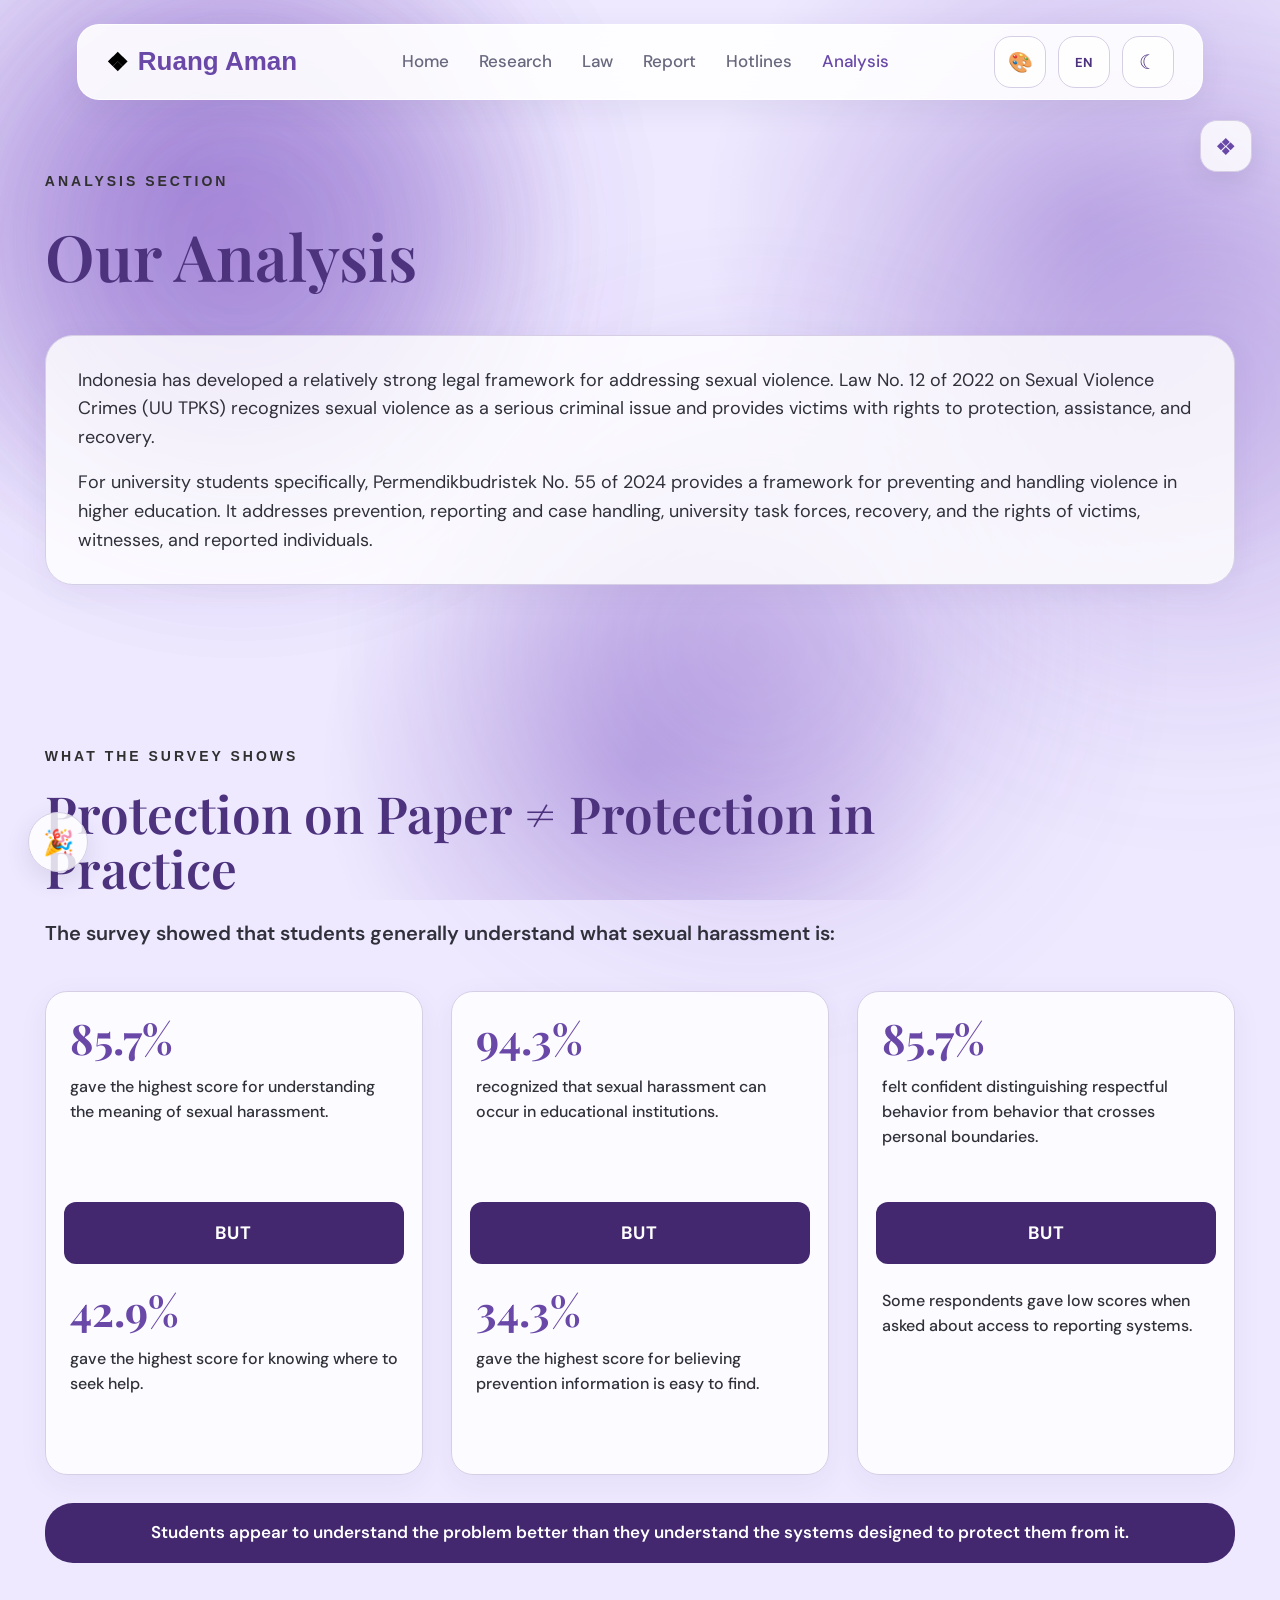
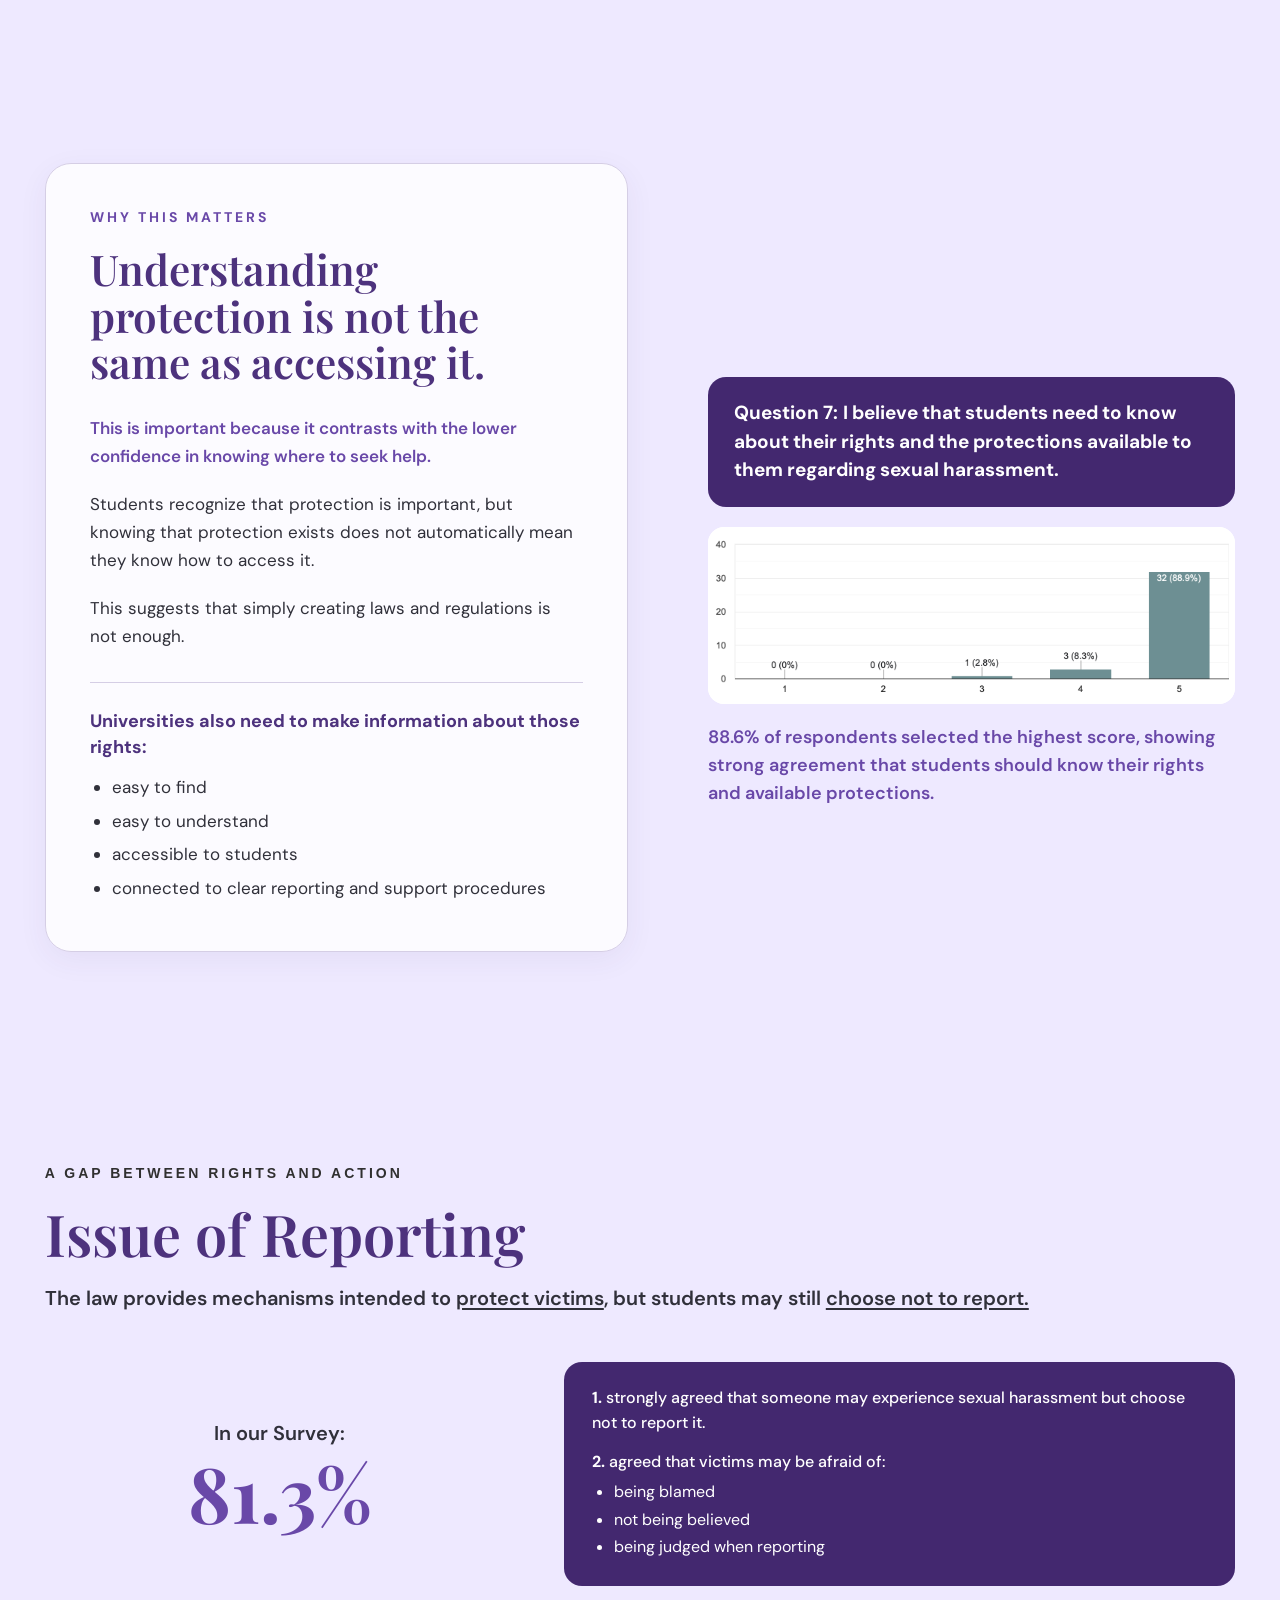
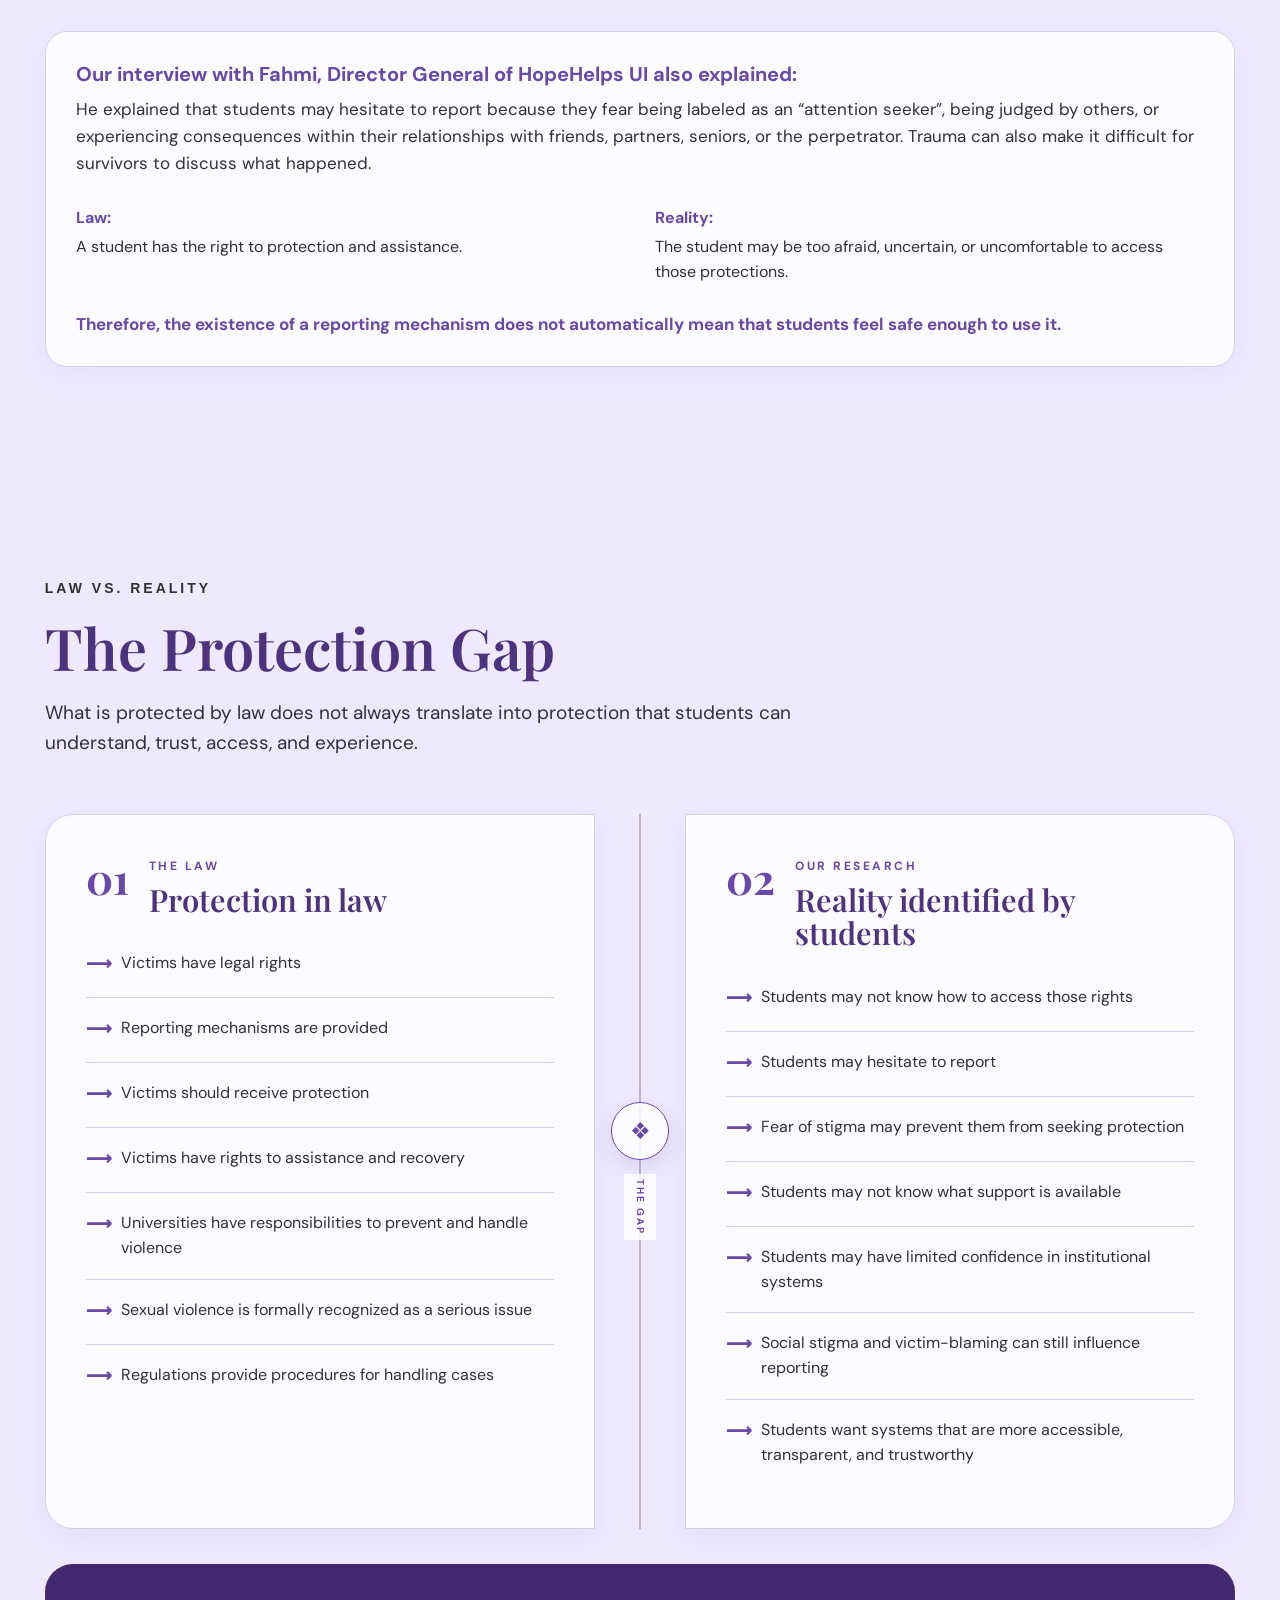
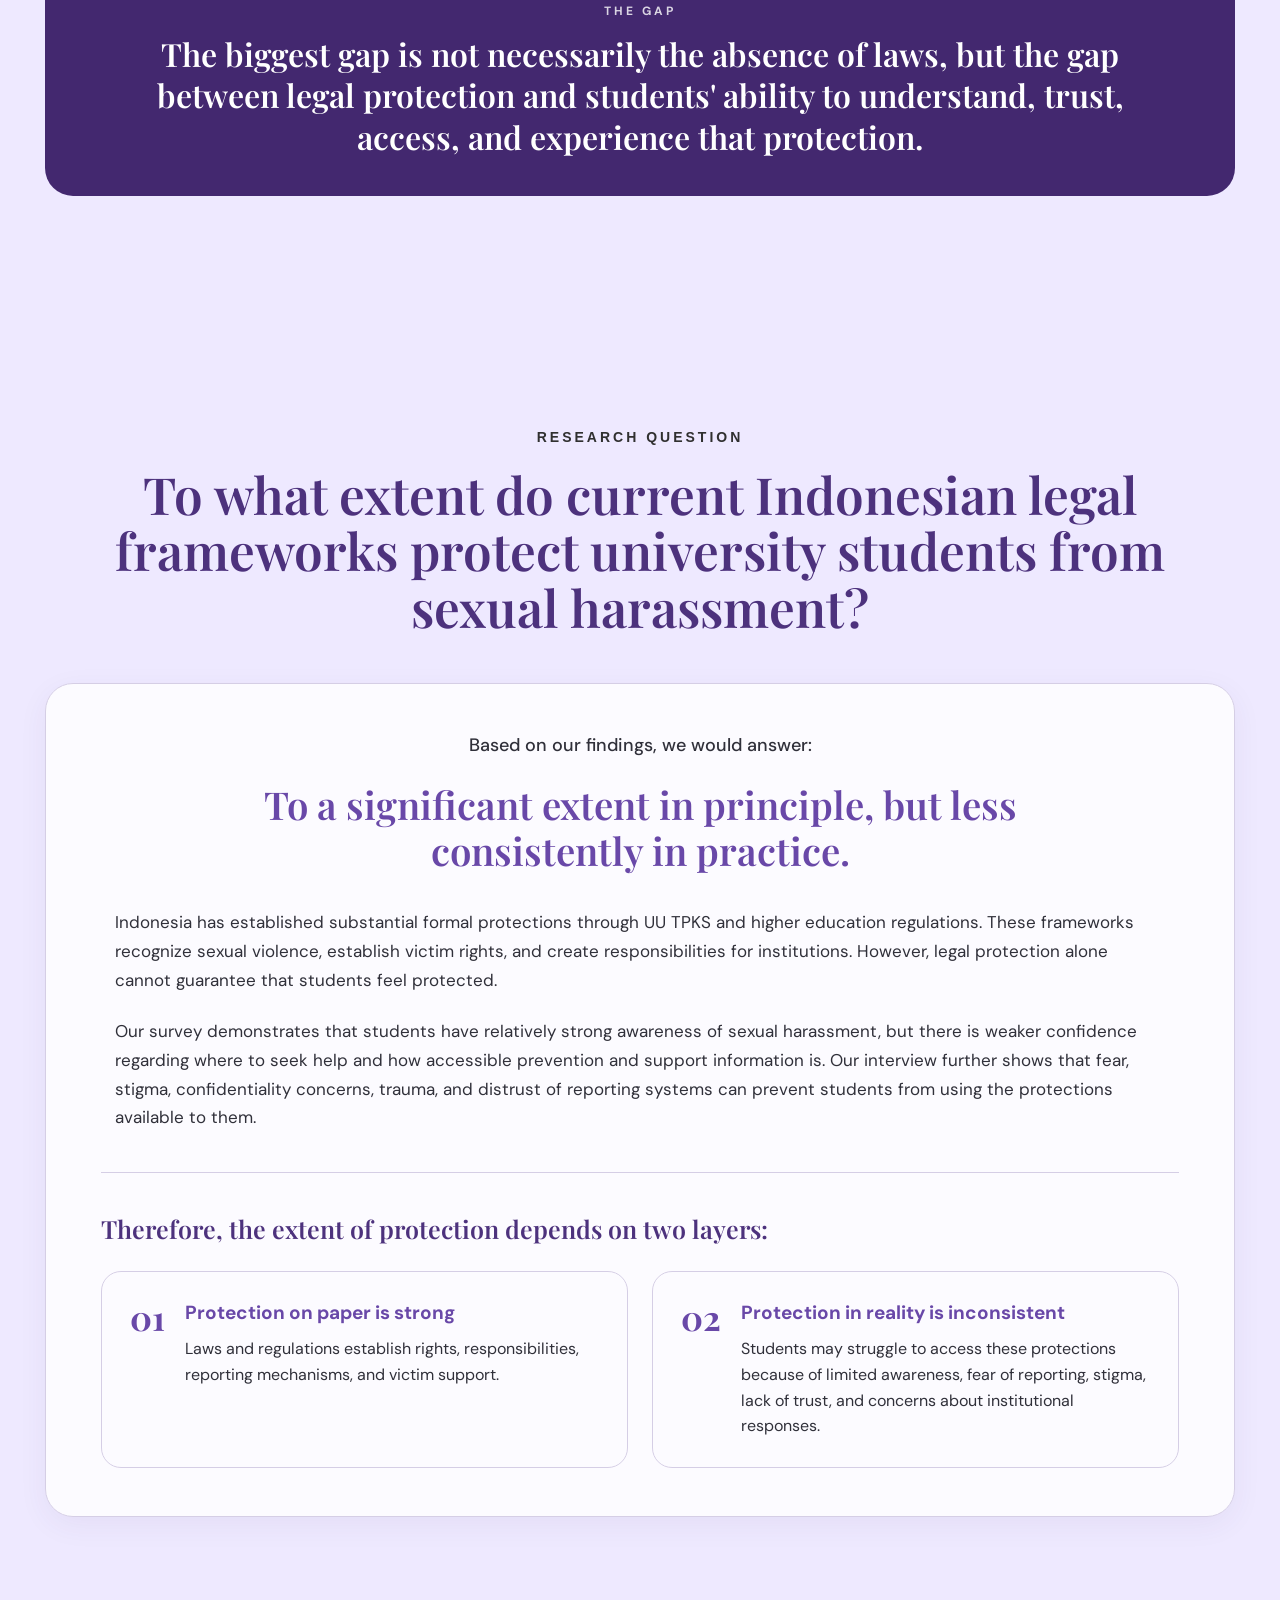
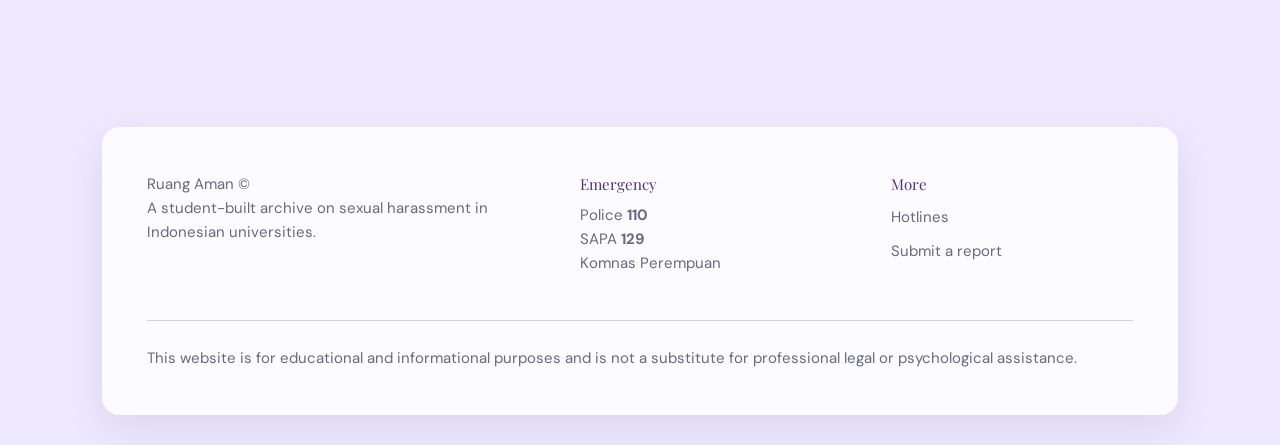
==== commit c0cea8f1: "final" ====
--- a/analysis.html
+++ b/analysis.html
@@ -1446,9 +1446,7 @@
 
                     <h2 data-i18n="analysis.researchQuestionTitle">
 
-                        To What Extent Do Indonesian Laws Protect
-                        University Students?
-
+                        To what extent do current Indonesian legal frameworks protect university students from sexual harassment?
                     </h2>
 
                 </div>
--- a/style.css
+++ b/style.css
@@ -776,7 +776,52 @@
 
     color: #322d2d;
 }
-
+/* =====================================================
+   HOME — RESEARCH QUESTION
+===================================================== */
+
+.home-research-question {
+    width: 100%;
+    padding: 70px 5% 75px;
+}
+
+.home-research-question-container {
+    max-width: 1100px;
+    margin: 0 auto;
+    text-align: center;
+}
+
+.home-research-question-label {
+    display: block;
+
+    margin-bottom: 18px;
+
+    color: #303030;
+
+    font-size: 14px;
+    font-weight: 700;
+
+    letter-spacing: 3px;
+    text-transform: uppercase;
+}
+
+.home-research-question h1 {
+    margin: 0 auto;
+
+    max-width: 1000px;
+
+    color: var(--accent);
+
+    font-family: "Playfair Display", serif;
+
+    font-size: clamp(38px, 5vw, 68px);
+
+    font-weight: 600;
+
+    line-height: 1.08;
+
+    text-align: center;
+}
 
 /* =========================================================
    TYPES OF HARASSMENT SECTION
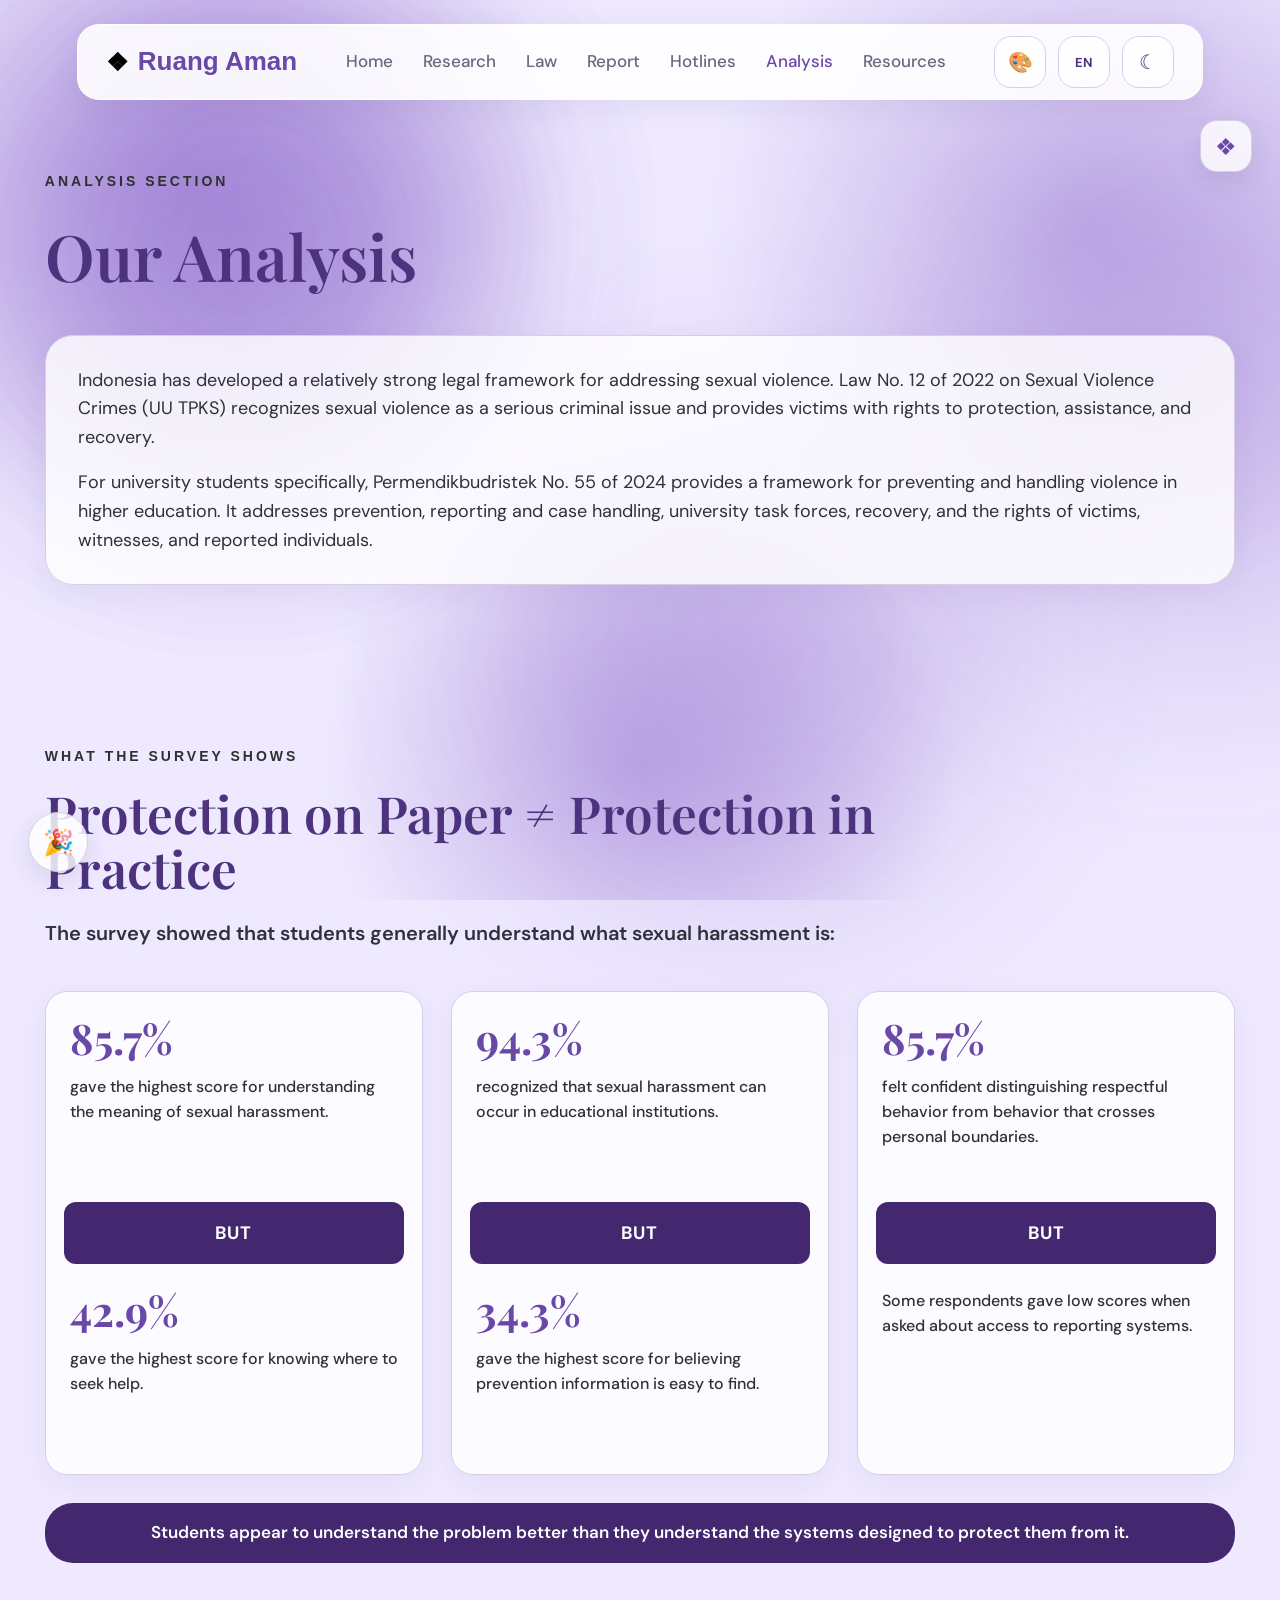
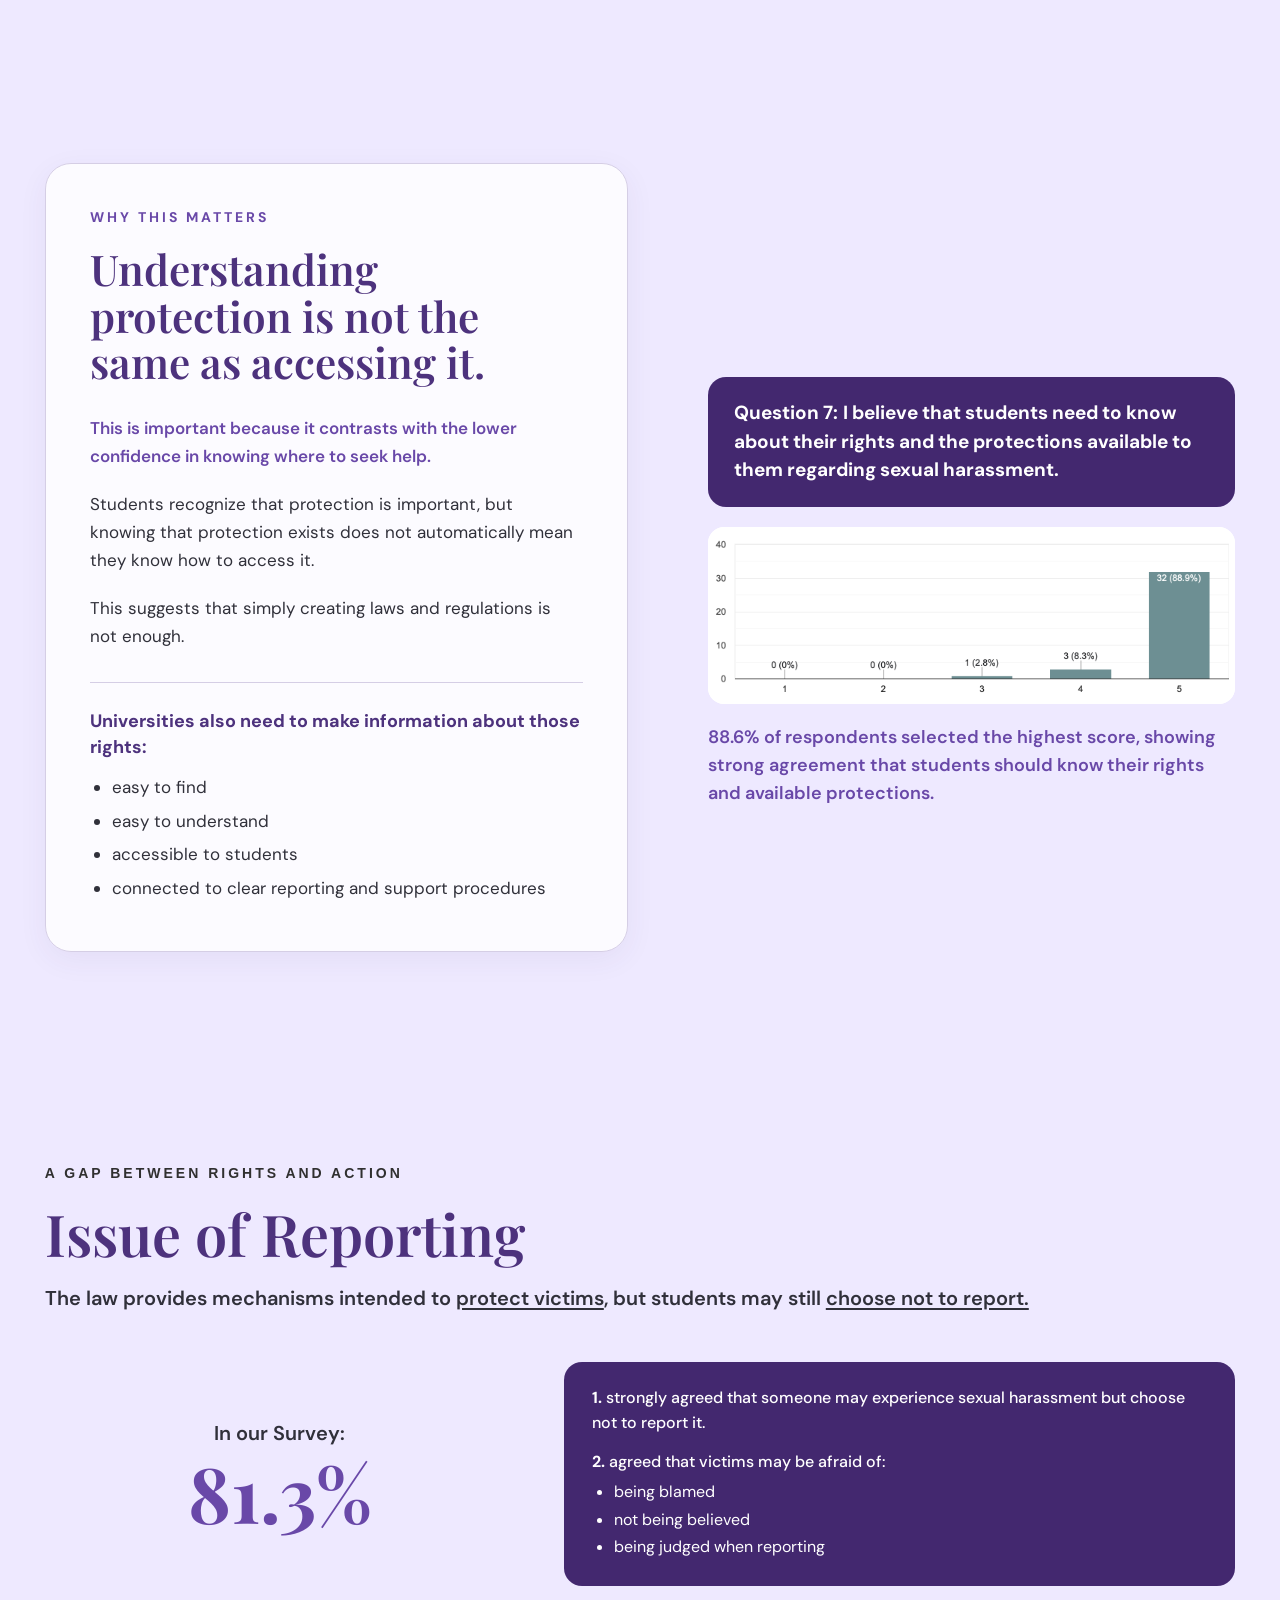
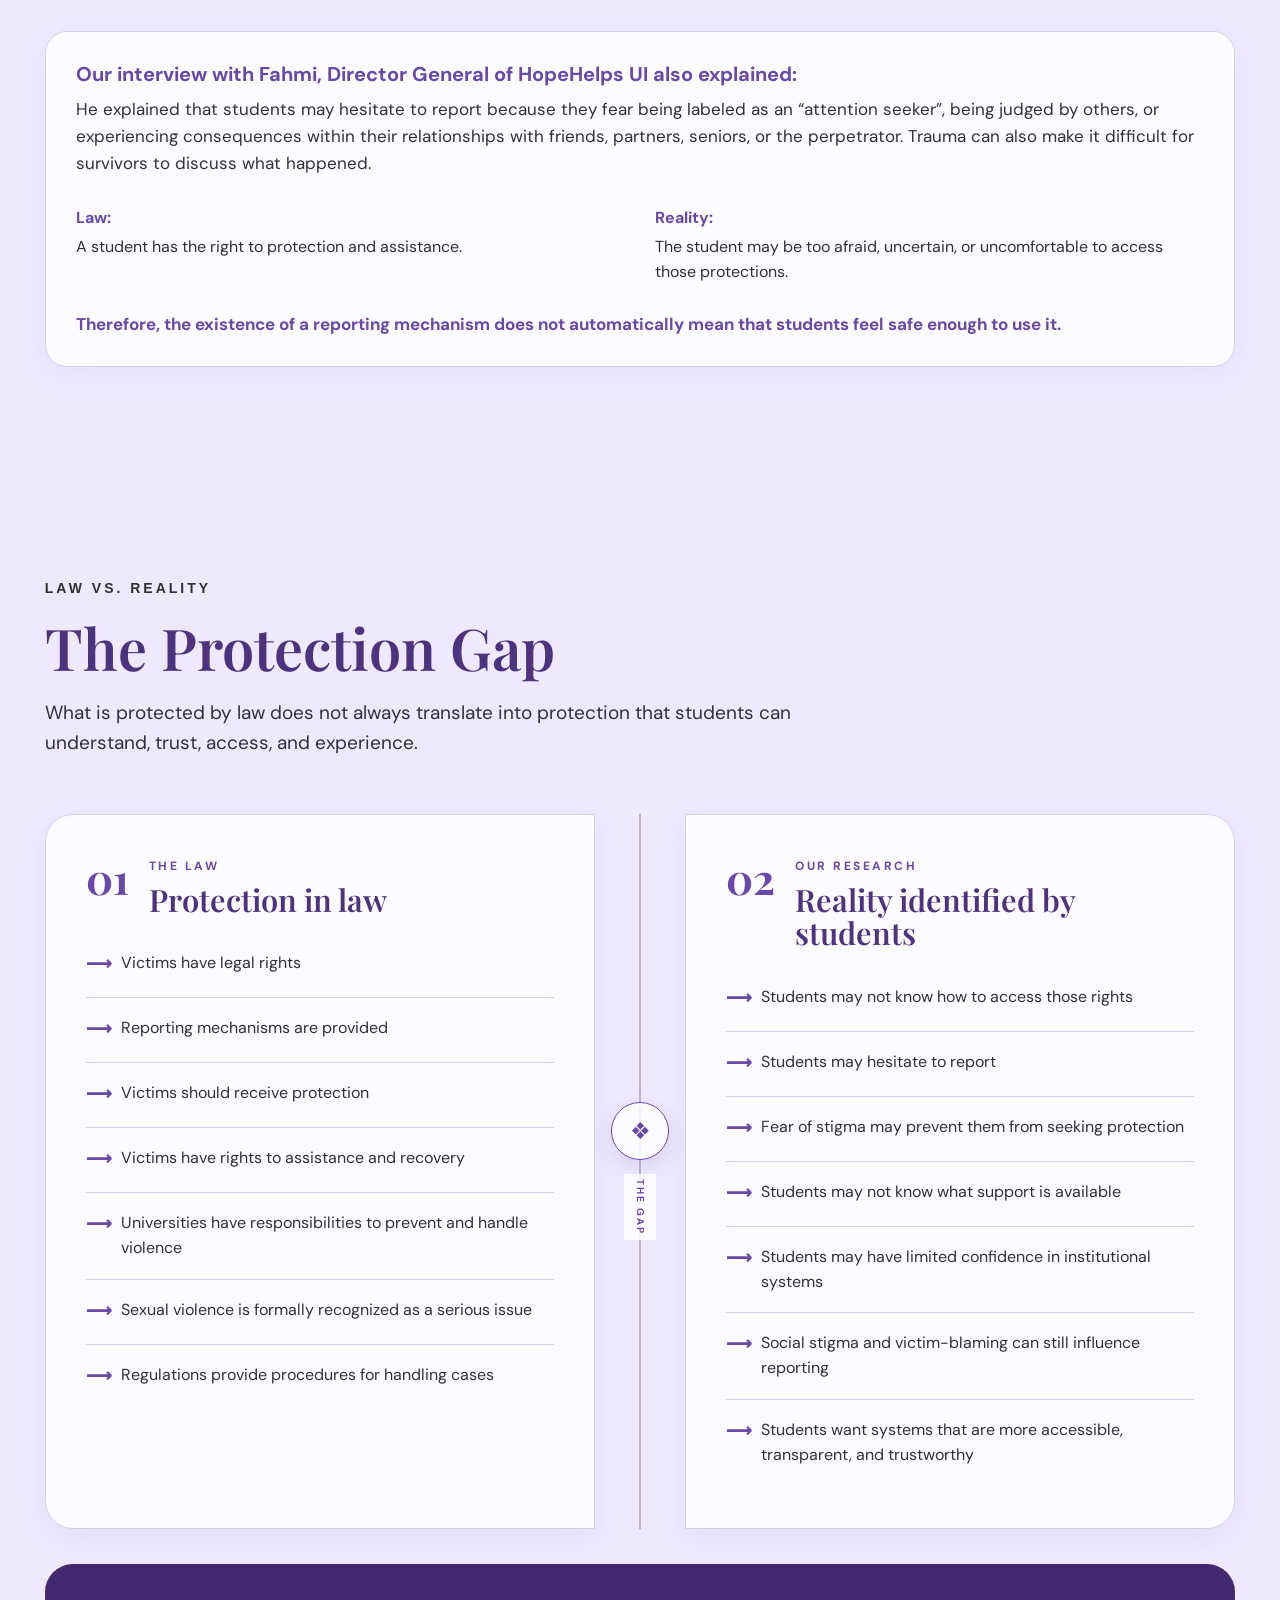
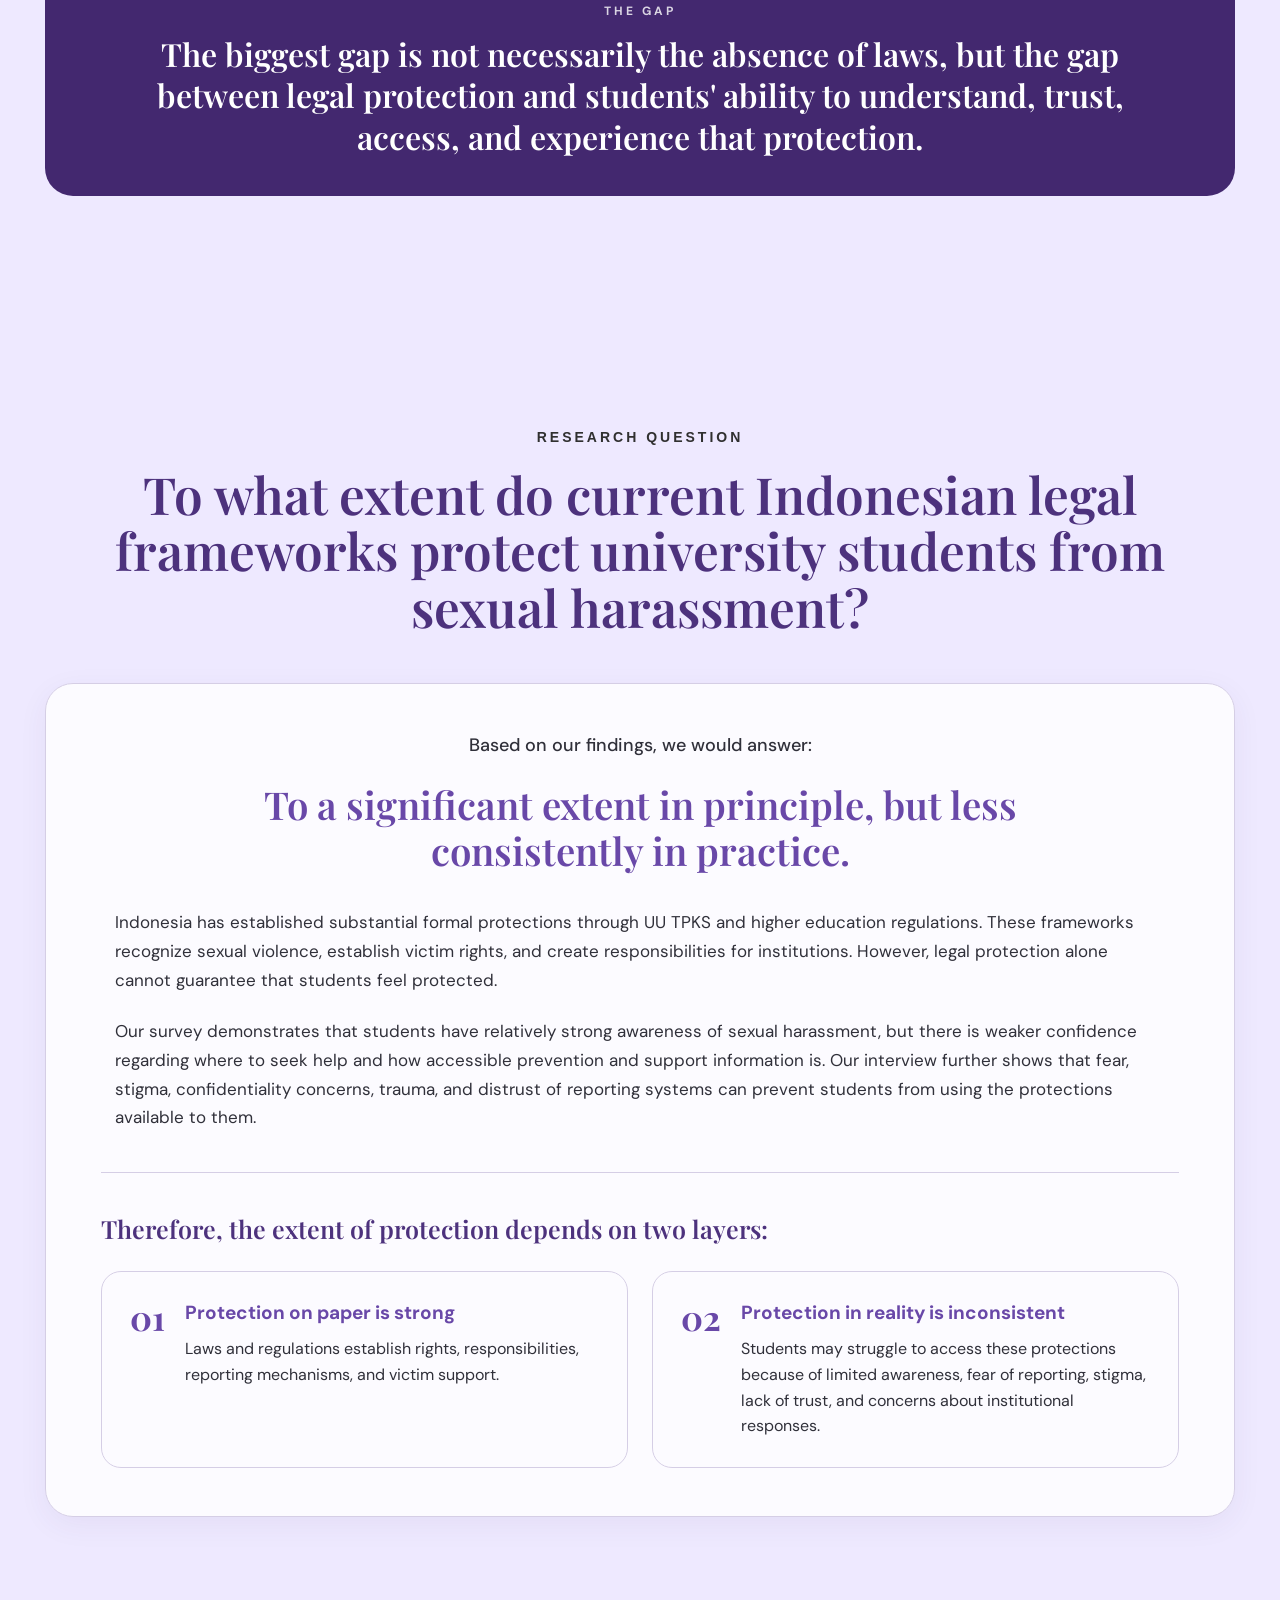
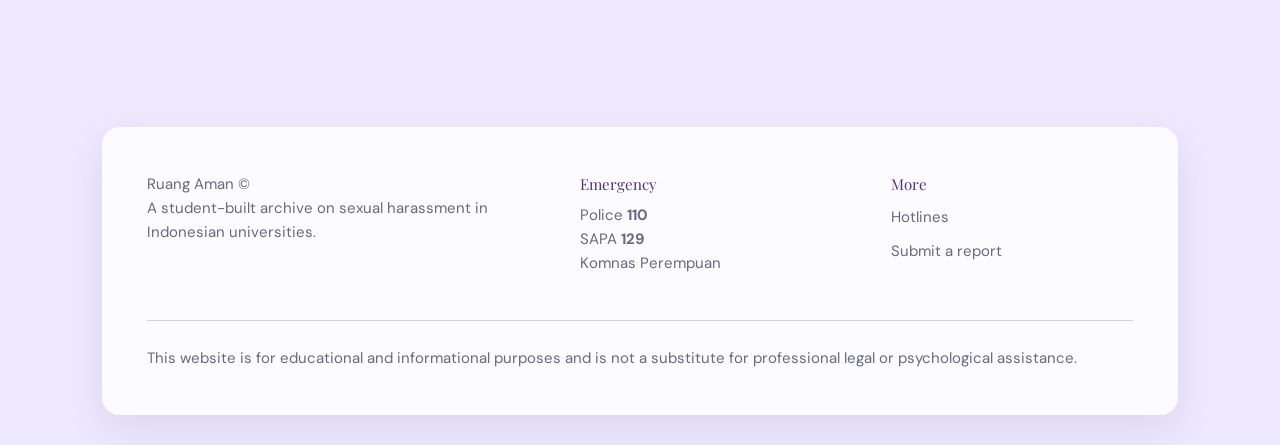
==== commit e93d7d6c: "resources.html" ====
--- a/analysis.html
+++ b/analysis.html
@@ -139,6 +139,10 @@
                     Analysis
 
                 </a>
+
+                <a href="resources.html" data-i18n="nav.resourcs">
+            Resources
+             </a>
 
             </nav>
 
--- a/style.css
+++ b/style.css
@@ -4499,3 +4499,234 @@
         font-size: 21px;
     }
 }
+
+
+/* =========================================
+   RESOURCES PAGE
+========================================= */
+
+.resources-page {
+    width: 100%;
+    min-height: 80vh;
+    padding: 55px 5% 85px;
+}
+
+
+/* PAGE INTRO */
+
+.resources-intro {
+    margin: 0 auto 30px;
+    max-width: 1500px;
+}
+
+.resources-intro h1 {
+    font-family: 'Playfair Display', serif;
+    font-size: clamp(2.5rem, 5vw, 4rem);
+    font-weight: 700;
+    line-height: 1.15;
+    margin: 0 0 8px;
+
+    color: var(--primary-color, #873b5c);
+}
+
+.resources-intro p {
+    font-family: 'DM Sans', sans-serif;
+    font-size: clamp(1.05rem, 2vw, 1.5rem);
+    font-weight: 400;
+
+    margin: 0;
+    color: var(--text-color, #252525);
+}
+
+
+/* MAIN WHITE CONTAINER */
+
+.resources-container {
+    max-width: 1500px;
+    margin: 0 auto;
+
+    padding: 38px 42px;
+
+    background: var(--card-background, #ffffff);
+
+    border: 1px solid var(--border-color, #454545);
+    border-radius: 23px;
+
+    box-shadow: 0 12px 35px rgba(50, 30, 45, 0.07);
+
+    transition:
+        background 0.3s ease,
+        border-color 0.3s ease,
+        box-shadow 0.3s ease;
+}
+
+
+/* RESOURCE CATEGORY */
+
+.resource-category {
+    margin-bottom: 38px;
+}
+
+.resource-category:last-child {
+    margin-bottom: 0;
+}
+
+.resource-category h2 {
+    font-family: 'Playfair Display', serif;
+    font-size: clamp(1.3rem, 2.2vw, 1.8rem);
+    font-weight: 600;
+
+    line-height: 1.35;
+
+    color: var(--primary-color, #873b5c);
+
+    margin: 0 0 19px;
+}
+
+
+/* SOURCE LIST */
+
+.resource-list {
+    display: flex;
+    flex-direction: column;
+    gap: 0;
+}
+
+
+/* INDIVIDUAL SOURCE */
+
+.resource-item {
+    padding: 17px 19px;
+
+    border-bottom: 1px solid var(--border-color, #e5d8de);
+
+    transition:
+        background 0.25s ease,
+        padding-left 0.25s ease;
+}
+
+.resource-item:first-child {
+    border-top: 1px solid var(--border-color, #e5d8de);
+}
+
+.resource-item:last-child {
+    border-bottom: none;
+}
+
+.resource-item:hover {
+    background: rgba(135, 59, 92, 0.045);
+    padding-left: 25px;
+}
+
+.resource-item p {
+    font-family: 'DM Sans', sans-serif;
+    font-size: 0.98rem;
+    font-weight: 400;
+
+    line-height: 1.85;
+
+    color: var(--text-color, #333333);
+
+    margin: 0;
+
+    overflow-wrap: anywhere;
+}
+
+.resource-item em {
+    font-style: italic;
+}
+
+
+/* SOURCE LINKS */
+
+.resource-item a {
+    color: var(--primary-color, #873b5c);
+
+    text-decoration: underline;
+    text-decoration-thickness: 1px;
+    text-underline-offset: 3px;
+
+    transition: opacity 0.2s ease;
+}
+
+.resource-item a:hover {
+    opacity: 0.65;
+}
+
+
+/* =========================================
+   DARK MODE
+   Uses the site's existing dark-mode class.
+========================================= */
+
+body.dark-mode .resources-container {
+    background: var(--card-background, #242124);
+    border-color: var(--border-color, #555055);
+}
+
+body.dark-mode .resource-item:hover {
+    background: rgba(255, 255, 255, 0.045);
+}
+
+
+/* =========================================
+   RESPONSIVE DESIGN
+========================================= */
+
+@media (max-width: 768px) {
+
+    .resources-page {
+        padding: 38px 5% 60px;
+    }
+
+    .resources-intro {
+        margin-bottom: 23px;
+    }
+
+    .resources-container {
+        padding: 25px 20px;
+        border-radius: 18px;
+    }
+
+    .resource-category {
+        margin-bottom: 30px;
+    }
+
+    .resource-category h2 {
+        margin-bottom: 12px;
+    }
+
+    .resource-item {
+        padding: 15px 8px;
+    }
+
+    .resource-item:hover {
+        padding-left: 12px;
+    }
+
+    .resource-item p {
+        font-size: 0.91rem;
+        line-height: 1.8;
+    }
+
+}
+
+@media (max-width: 480px) {
+
+    .resources-page {
+        padding: 30px 4% 45px;
+    }
+
+    .resources-container {
+        padding: 21px 15px;
+    }
+
+    .resources-intro h1 {
+        font-size: 2.35rem;
+    }
+
+    .resource-category h2 {
+        font-size: 1.25rem;
+    }
+
+}
